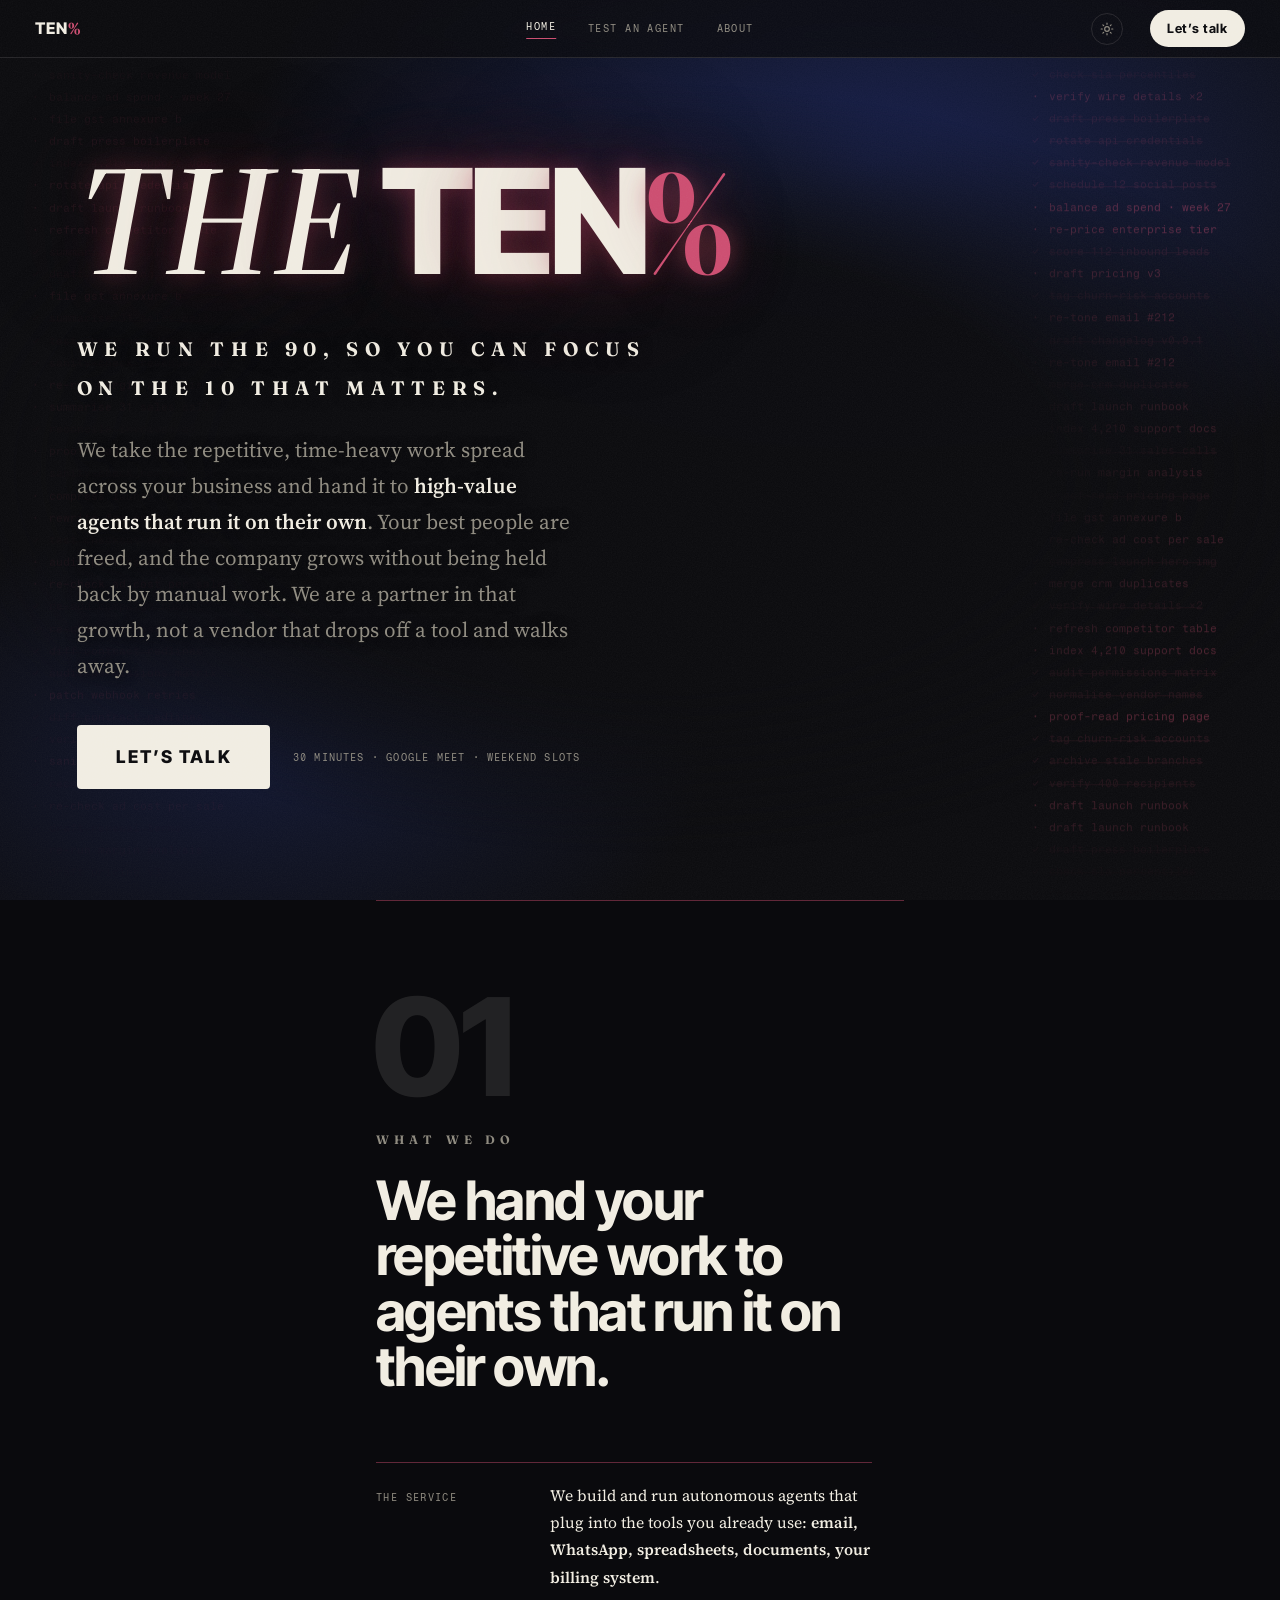
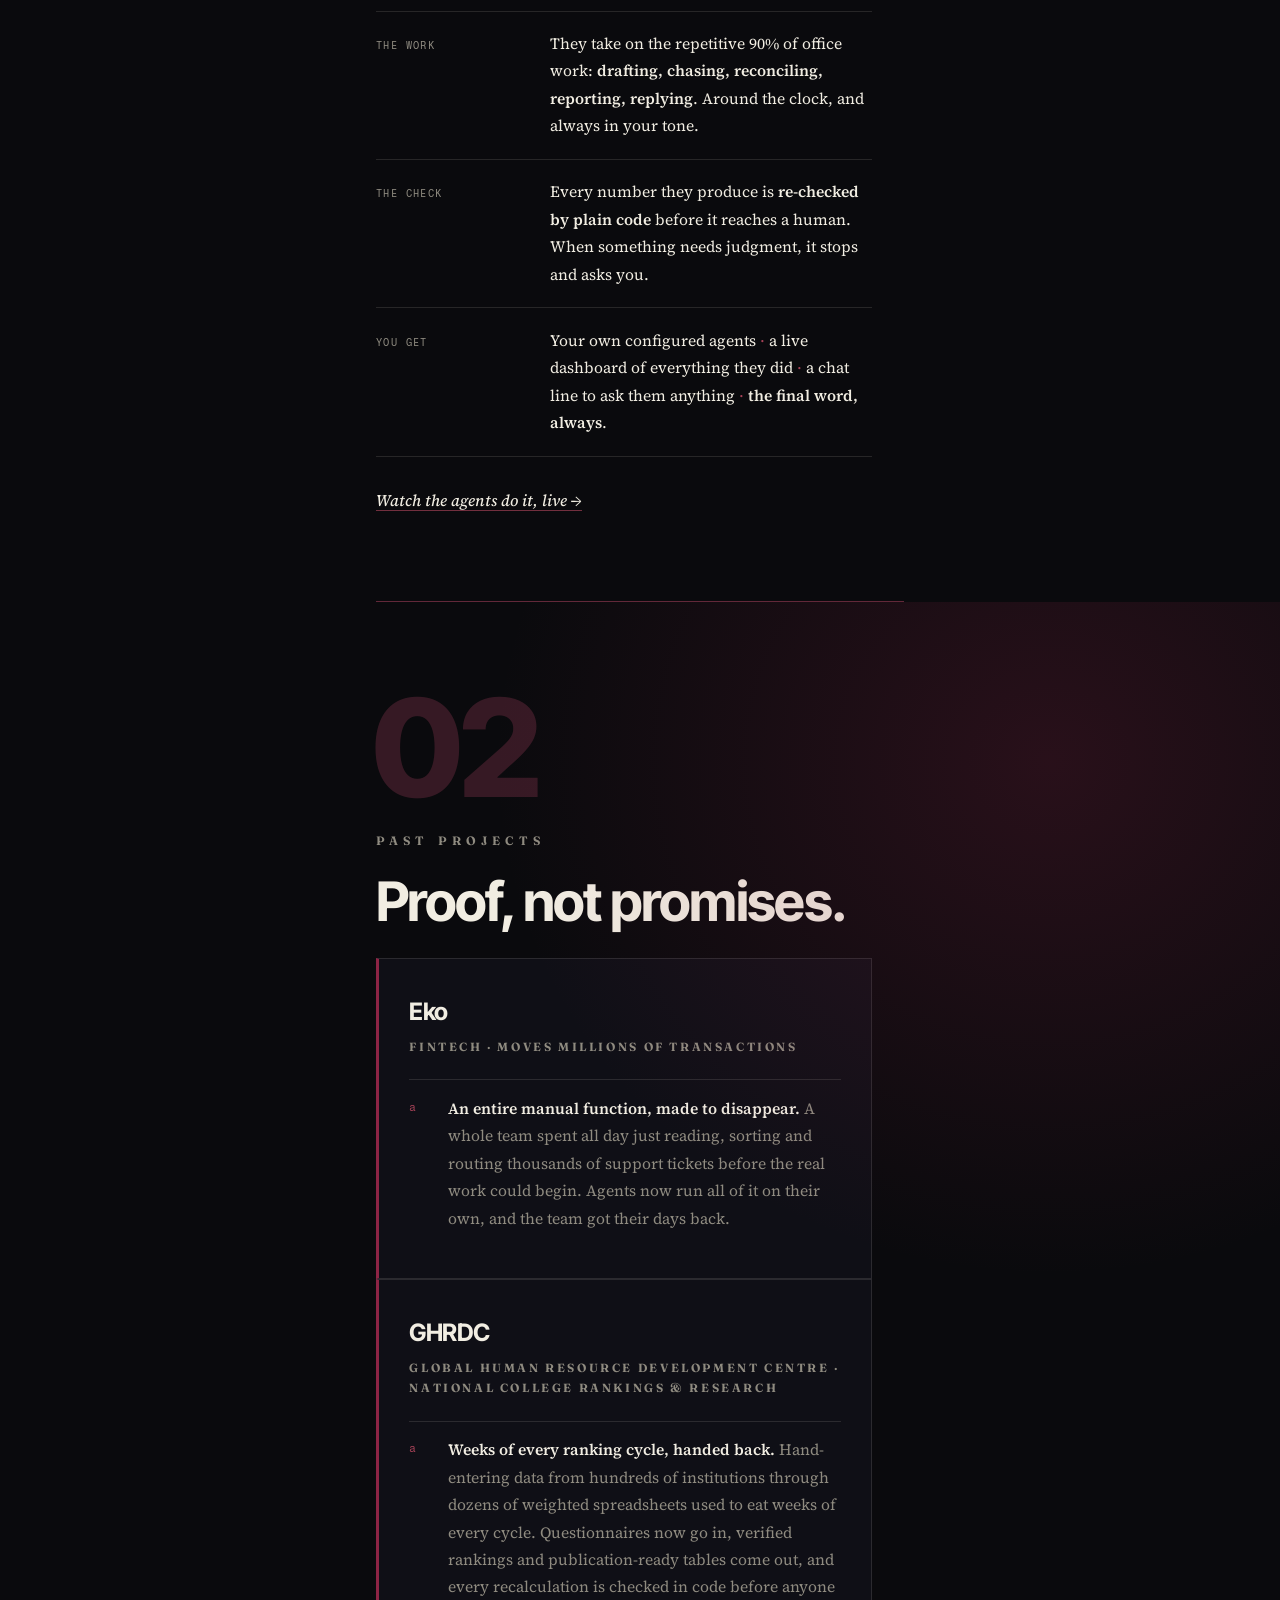
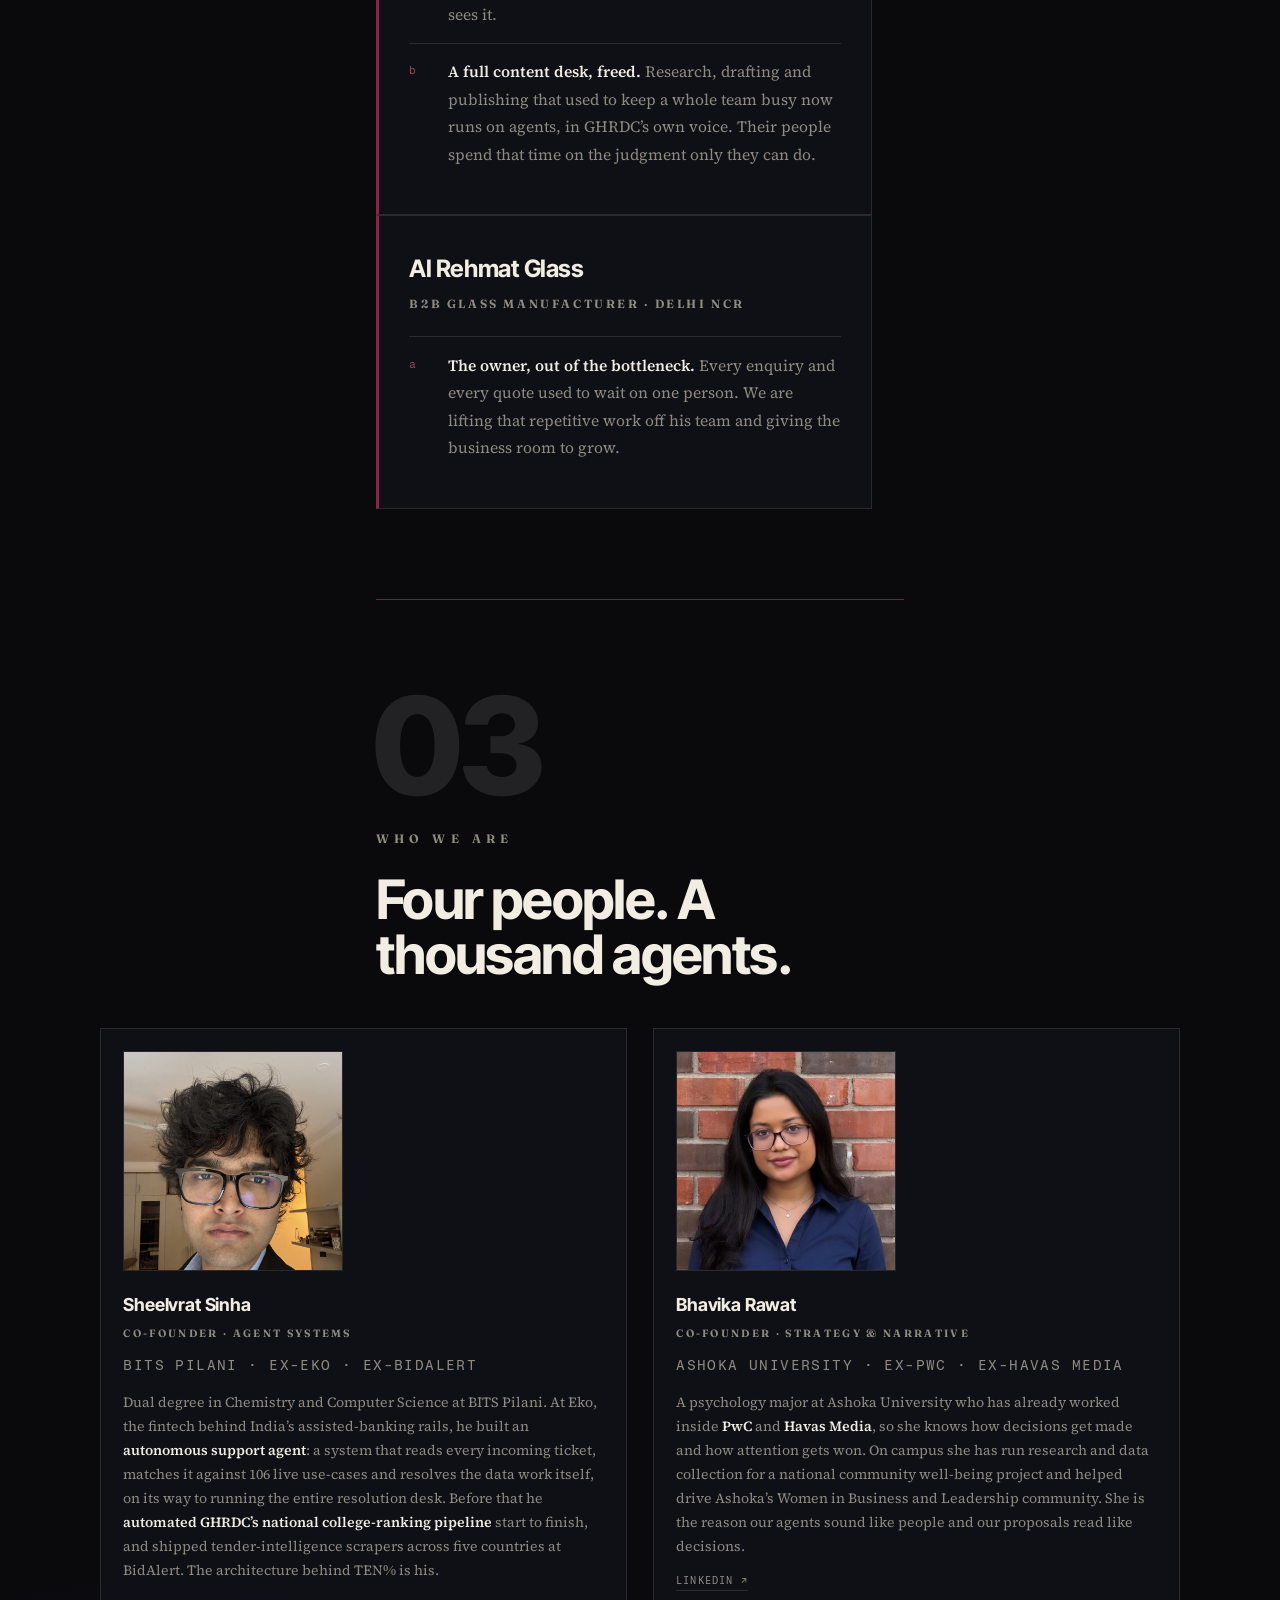
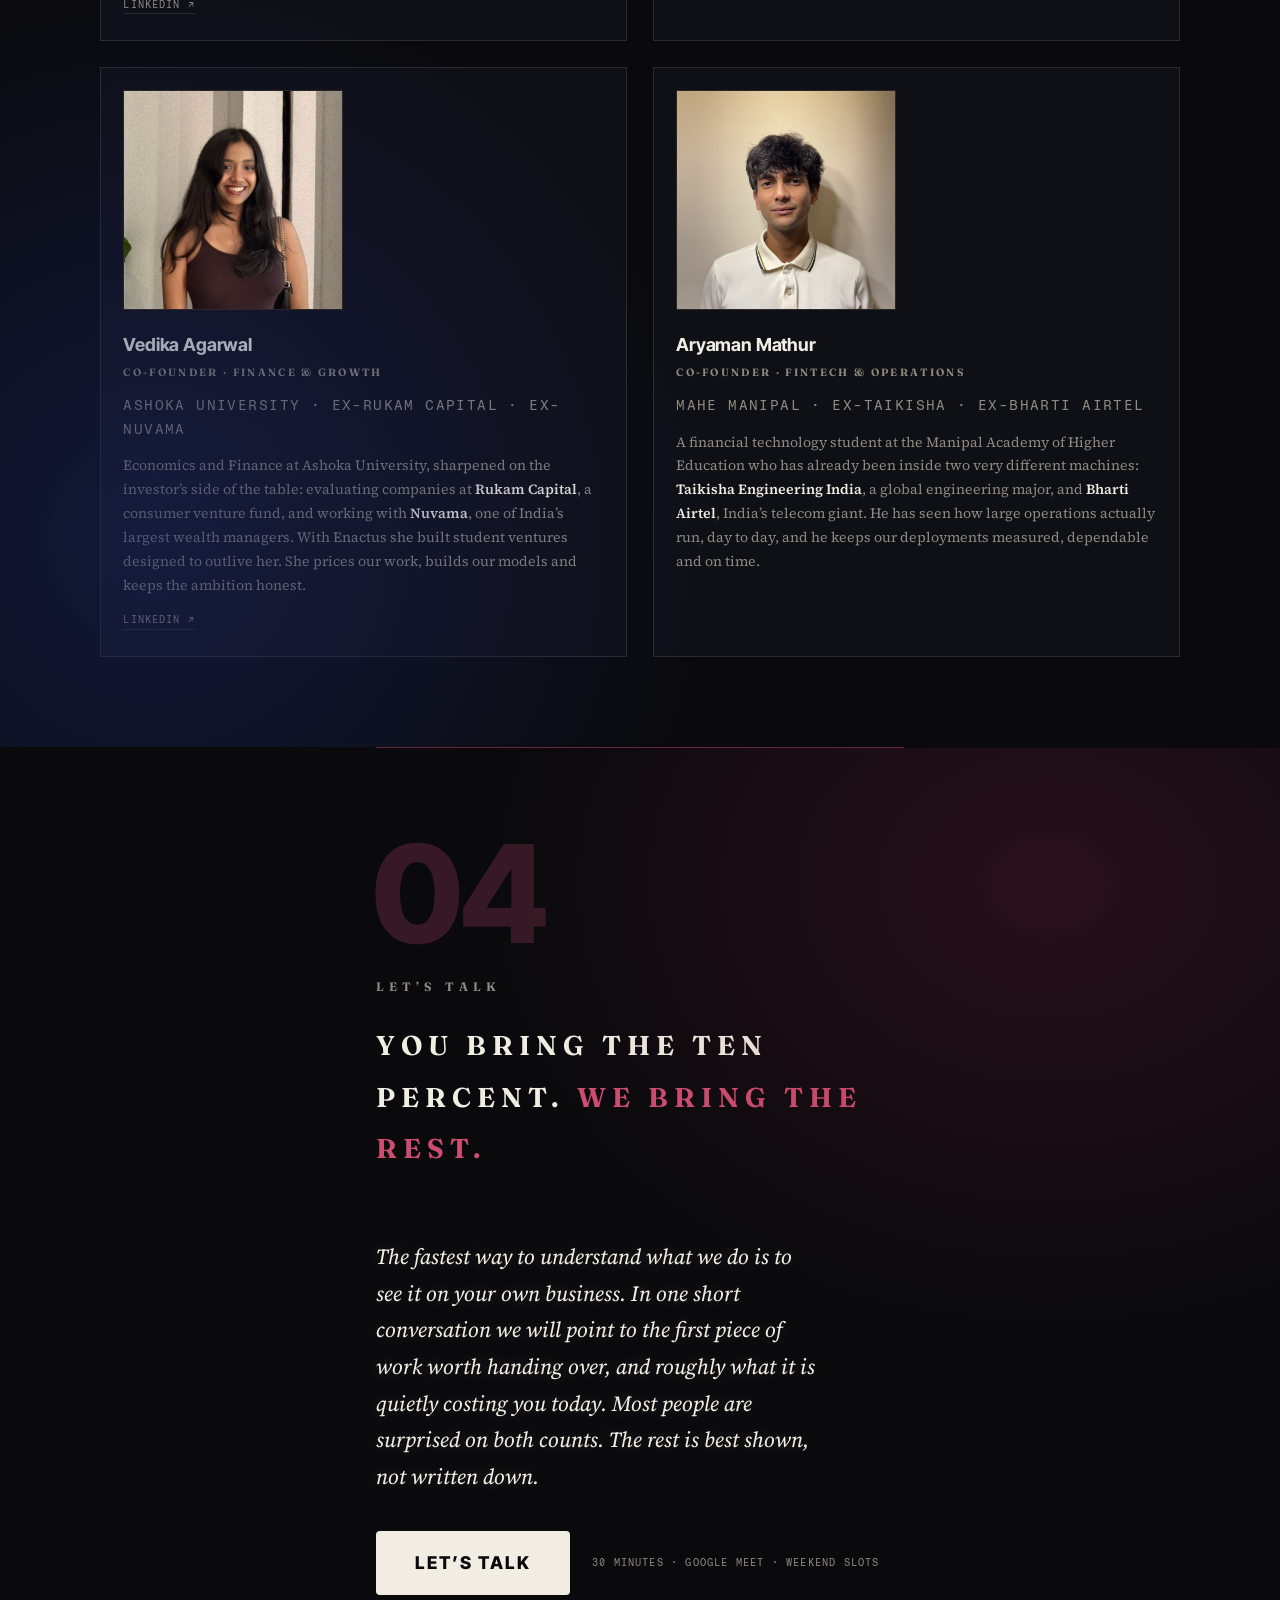
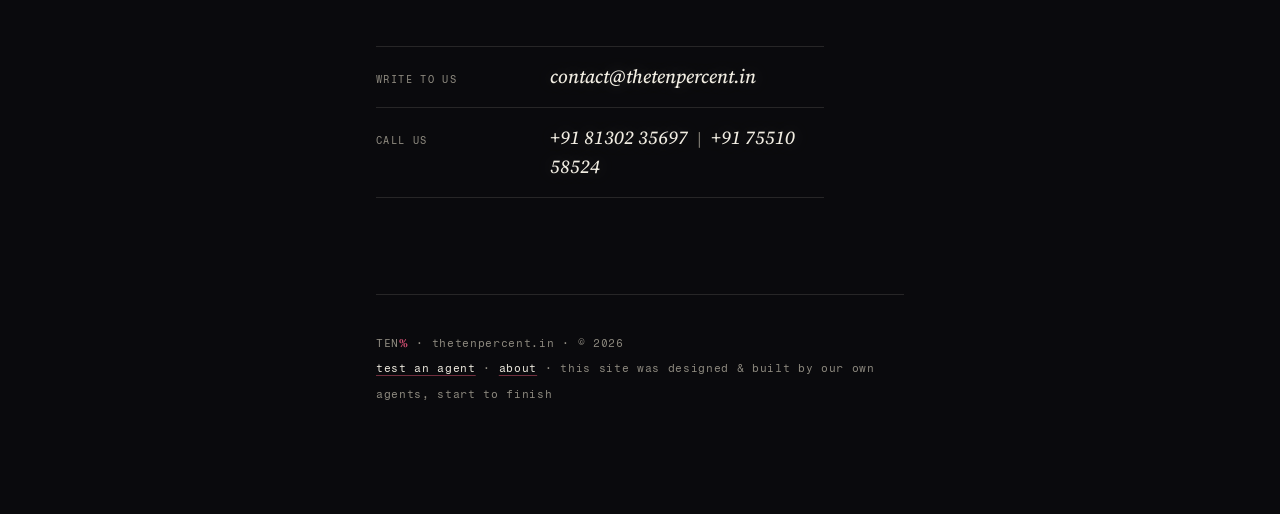
==== index.html @ e2d88481 "TEN% site" ====
<!doctype html>
<html lang="en">
<head>
<meta charset="utf-8">
<meta name="viewport" content="width=device-width, initial-scale=1">
<title>TEN% · Your best people, freed</title>
<meta name="description" content="TEN% is a growth partner that builds high-value agents to run the repetitive work spread across your company, so your best people are freed and the business has room to grow.">
<meta name="theme-color" content="#0a0a0d">
<link rel="icon" href="data:image/svg+xml,%3Csvg xmlns='http://www.w3.org/2000/svg' viewBox='0 0 64 64'%3E%3Crect width='64' height='64' fill='%230a0a0d'/%3E%3Ccircle cx='32' cy='32' r='13' fill='%238e2445'/%3E%3C/svg%3E">
<link rel="preconnect" href="https://fonts.googleapis.com">
<link rel="preconnect" href="https://fonts.gstatic.com" crossorigin>
<link href="https://fonts.googleapis.com/css2?family=Inter+Tight:ital,wght@0,100..900;1,100..900&family=Source+Serif+4:ital,opsz,wght@0,8..60,200..900;1,8..60,200..900&family=Fragment+Mono:ital@0;1&display=swap" rel="stylesheet">
<link rel="stylesheet" href="site.css">
<script src="site.js"></script>
</head>
<body>
<div class="grain" aria-hidden="true"></div>

<nav class="nav" aria-label="site">
  <a class="nav-brand" href="index.html">TEN<em class="pctm">%</em></a>
  <div class="nav-mid">
    <a class="nav-link on" href="index.html">Home</a>
    <a class="nav-link" href="services.html">Test an agent</a>
    <a class="nav-link" href="about.html">About</a>
  </div>
  <div class="nav-links">
    <button class="theme-btn" id="themeBtn" type="button" aria-label="switch theme">◐</button>
    <a class="nav-talk js-talk" href="#">Let’s talk</a>
  </div>
</nav>
<div class="toast mono" id="toast" role="status"></div>

<main>

<!-- ============ HERO · the business card ============ -->
<section class="hero" aria-label="TEN%">
  <div class="hero-streams" aria-hidden="true">
    <div class="stream hs-1" data-stream data-speed="9"></div>
    <div class="stream hs-2" data-stream data-speed="6"></div>
  </div>
  <div class="hero-halo" id="heroHalo" aria-hidden="true"></div>
  <div class="hero-copy">
    <h1 id="heroTitle" aria-label="THE TEN%"><span aria-hidden="true"><i class="the">T</i><i class="the">H</i><i class="the">E</i><br class="hbr"> <i>T</i><i>E</i><i>N</i><i class="pct">%</i></span></h1>
    <p class="hero-analogy">We run the 90, so you can focus on the 10 that matters.</p>
    <p class="hero-sub">We take the repetitive, time-heavy work spread across your business and hand it to <b>high-value agents that run it on their own</b>. Your best people are freed, and the company grows without being held back by manual work. We are a partner in that growth, not a vendor that drops off a tool and walks away.</p>
    <div class="hero-cta">
      <a class="btn-talk js-talk" href="#">Let’s talk</a>
      <span class="hero-meta">30 minutes · google meet · weekend slots</span>
    </div>
  </div>
</section>

<hr class="rule">

<!-- ============ 01 · WHAT WE DO ============ -->
<section class="act" id="whatwedo" aria-labelledby="h-whatwedo">
  <span class="gnum" aria-hidden="true">01</span>
  <p class="kick rv">What we do</p>
  <h2 id="h-whatwedo" class="rv" style="--d:.08s">We hand your repetitive work to agents that run it on their&nbsp;own.</h2>

  <dl class="offer rv" style="--d:.16s">
    <div class="offer-row">
      <dt>the service</dt>
      <dd>We build and run autonomous agents that plug into the tools you already use: <b>email, WhatsApp, spreadsheets, documents, your billing system</b>.</dd>
    </div>
    <div class="offer-row">
      <dt>the work</dt>
      <dd>They take on the repetitive 90% of office work: <b>drafting, chasing, reconciling, reporting, replying</b>. Around the clock, and always in your tone.</dd>
    </div>
    <div class="offer-row">
      <dt>the check</dt>
      <dd>Every number they produce is <b>re-checked by plain code</b> before it reaches a human. When something needs judgment, it stops and asks you.</dd>
    </div>
    <div class="offer-row">
      <dt>you get</dt>
      <dd>Your own configured agents <span class="sep">·</span> a live dashboard of everything they did <span class="sep">·</span> a chat line to ask them anything <span class="sep">·</span> <b>the final word, always</b>.</dd>
    </div>
  </dl>

  <a class="sec-link rv" style="--d:.24s" href="services.html">Watch the agents do it, live →</a>
</section>

<hr class="rule">

<!-- ============ 02 · PAST PROJECTS ============ -->
<section class="act wash-wine" id="projects" aria-labelledby="h-projects">
  <span class="gnum" aria-hidden="true">02</span>
  <p class="kick rv">Past projects</p>
  <h2 id="h-projects" class="rv" style="--d:.08s">Proof, not promises.</h2>

  <article class="proj rv" style="--d:.16s">
    <h3 class="proj-name">Eko</h3>
    <span class="proj-tag">fintech · moves millions of transactions</span>
    <div class="proj-item">
      <span class="pi-n">a</span>
      <p><b>An entire manual function, made to disappear.</b> A whole team spent all day just reading, sorting and routing thousands of support tickets before the real work could begin. Agents now run all of it on their own, and the team got their days back.</p>
    </div>
  </article>

  <article class="proj rv" style="--d:.22s">
    <h3 class="proj-name">GHRDC</h3>
    <span class="proj-tag">Global Human Resource Development Centre · national college rankings &amp; research</span>
    <div class="proj-item">
      <span class="pi-n">a</span>
      <p><b>Weeks of every ranking cycle, handed back.</b> Hand-entering data from hundreds of institutions through dozens of weighted spreadsheets used to eat weeks of every cycle. Questionnaires now go in, verified rankings and publication-ready tables come out, and every recalculation is checked in code before anyone sees it.</p>
    </div>
    <div class="proj-item">
      <span class="pi-n">b</span>
      <p><b>A full content desk, freed.</b> Research, drafting and publishing that used to keep a whole team busy now runs on agents, in GHRDC’s own voice. Their people spend that time on the judgment only they can do.</p>
    </div>
  </article>

  <article class="proj rv" style="--d:.28s">
    <h3 class="proj-name">Al Rehmat Glass</h3>
    <span class="proj-tag">B2B glass manufacturer · Delhi NCR</span>
    <div class="proj-item">
      <span class="pi-n">a</span>
      <p><b>The owner, out of the bottleneck.</b> Every enquiry and every quote used to wait on one person. We are lifting that repetitive work off his team and giving the business room to grow.</p>
    </div>
  </article>
</section>

<hr class="rule">

<!-- ============ 03 · WHO WE ARE ============ -->
<section class="act wash-navy" id="team" aria-labelledby="h-team">
  <span class="gnum" aria-hidden="true">03</span>
  <p class="kick rv">Who we are</p>
  <h2 id="h-team" class="rv" style="--d:.08s">Four people. A thousand&nbsp;agents.</h2>

  <div class="tt-grid wide rv" style="--d:.16s">
    <article class="tt-card">
      <div class="tt-photo"><span class="tt-mono" aria-hidden="true">SS</span><img src="team/sheelvrat.jpg" alt="Sheelvrat Sinha" onerror="this.remove()"></div>
      <h3>Sheelvrat Sinha</h3>
      <span class="tt-role">Co-founder · Agent systems</span>
      <p class="tt-creds">BITS Pilani · ex-Eko · ex-BidAlert</p>
      <p>Dual degree in Chemistry and Computer Science at BITS Pilani. At Eko, the fintech behind India’s assisted-banking rails, he built an <b>autonomous support agent</b>: a system that reads every incoming ticket, matches it against 106 live use-cases and resolves the data work itself, on its way to running the entire resolution desk. Before that he <b>automated GHRDC’s national college-ranking pipeline</b> start to finish, and shipped tender-intelligence scrapers across five countries at BidAlert. The architecture behind TEN% is his.</p>
      <a href="https://www.linkedin.com/in/sheelvrat-sinha/" target="_blank" rel="noopener">LinkedIn ↗</a>
    </article>
    <article class="tt-card">
      <div class="tt-photo"><span class="tt-mono" aria-hidden="true">BR</span><img src="team/bhavika.jpg" alt="Bhavika Rawat" onerror="this.remove()"></div>
      <h3>Bhavika Rawat</h3>
      <span class="tt-role">Co-founder · Strategy &amp; narrative</span>
      <p class="tt-creds">Ashoka University · ex-PwC · ex-Havas Media</p>
      <p>A psychology major at Ashoka University who has already worked inside <b>PwC</b> and <b>Havas Media</b>, so she knows how decisions get made and how attention gets won. On campus she has run research and data collection for a national community well-being project and helped drive Ashoka’s Women in Business and Leadership community. She is the reason our agents sound like people and our proposals read like decisions.</p>
      <a href="https://www.linkedin.com/in/bhavikarawat/" target="_blank" rel="noopener">LinkedIn ↗</a>
    </article>
    <article class="tt-card">
      <div class="tt-photo"><span class="tt-mono" aria-hidden="true">VA</span><img src="team/vedika.jpg" alt="Vedika Agarwal" onerror="this.remove()"></div>
      <h3>Vedika Agarwal</h3>
      <span class="tt-role">Co-founder · Finance &amp; growth</span>
      <p class="tt-creds">Ashoka University · ex-Rukam Capital · ex-Nuvama</p>
      <p>Economics and Finance at Ashoka University, sharpened on the investor’s side of the table: evaluating companies at <b>Rukam Capital</b>, a consumer venture fund, and working with <b>Nuvama</b>, one of India’s largest wealth managers. With Enactus she built student ventures designed to outlive her. She prices our work, builds our models and keeps the ambition honest.</p>
      <a href="https://www.linkedin.com/in/vedikagarwal20/" target="_blank" rel="noopener">LinkedIn ↗</a>
    </article>
    <article class="tt-card">
      <div class="tt-photo"><span class="tt-mono" aria-hidden="true">AM</span><img src="team/aryaman.jpg" alt="Aryaman Mathur" onerror="this.remove()"></div>
      <h3>Aryaman Mathur</h3>
      <span class="tt-role">Co-founder · Fintech &amp; operations</span>
      <p class="tt-creds">MAHE Manipal · ex-Taikisha · ex-Bharti Airtel</p>
      <p>A financial technology student at the Manipal Academy of Higher Education who has already been inside two very different machines: <b>Taikisha Engineering India</b>, a global engineering major, and <b>Bharti Airtel</b>, India’s telecom giant. He has seen how large operations actually run, day to day, and he keeps our deployments measured, dependable and on time.</p>
    </article>
  </div>
</section>

<hr class="rule">

<!-- ============ 04 · LET'S TALK ============ -->
<section class="act reach wash-wine" id="reach" aria-labelledby="h-reach">
  <span class="gnum" aria-hidden="true">04</span>
  <p class="kick rv">Let’s talk</p>
  <p class="pull rv" style="--d:.08s" id="h-reach">You bring the ten percent. <em>We bring the rest.</em></p>

  <p class="reach-anno rv" style="--d:.16s">The fastest way to understand what we do is to see it on your own business. In one short conversation we will point to the first piece of work worth handing over, and roughly what it is quietly costing you today. Most people are surprised on both counts. The rest is best shown, not written down.</p>

  <div class="reach-cta rv" style="--d:.24s">
    <a class="btn-talk js-talk" href="#">Let’s talk</a>
    <span class="hero-meta">30 minutes · google meet · weekend slots</span>
  </div>

  <dl class="contact-rows rv" style="--d:.3s">
    <div class="contact-row">
      <dt>write to us</dt>
      <dd><a href="mailto:contact@thetenpercent.in">contact@thetenpercent.in</a></dd>
    </div>
    <div class="contact-row">
      <dt>call us</dt>
      <dd><a href="tel:+918130235697">+91 81302 35697</a><span style="color:var(--dim);padding:0 .55em">|</span><a href="tel:+917551058524">+91 75510 58524</a></dd>
    </div>
  </dl>

  <footer>
    <p class="mono">TEN<em class="pctm">%</em> · thetenpercent.in · © 2026<br>
    <a href="services.html">test an agent</a> · <a href="about.html">about</a> · this site was designed &amp; built by our own agents, start to finish</p>
  </footer>
</section>

</main>

<script>
/* the agent's micro-task streams, quietly working behind the wordmark */
(() => {
'use strict';
const RM=matchMedia('(prefers-reduced-motion: reduce)').matches;
const rnd=(a,b)=>a+Math.random()*(b-a);
const TASKS=[
 'draft pricing v3','re-tone email #212','reconcile invoices q3','diff contract redlines',
 'rebuild funnel dashboard','verify vat on 38 line items','translate onboarding · de',
 'compress launch hero img','score 112 inbound leads','merge crm duplicates',
 'draft changelog v0.9.1','test checkout edge cases','re-add campaign budget',
 'index 4,210 support docs','tag churn-risk accounts','rewrite faq entry 44',
 'balance ad spend · week 27','draft board note §2','sanity-check revenue model',
 'rotate api credentials','file gst annexure b','sequence 60 follow-ups',
 'proof-read pricing page','re-check ad cost per sale','verify 400 recipients',
 'draft press boilerplate','re-run margin analysis','patch webhook retries',
 'summarise 31 sales calls','audit permissions matrix','schedule 12 social posts',
 'normalise vendor names','draft renewal terms','check sla percentiles',
 'refresh competitor table','re-price enterprise tier','verify wire details ×2',
 'archive stale branches','tune spam-score to 0.3','draft launch runbook'
];
const streams=[];
function makeItem(done){
  const d=document.createElement('div');
  d.className='si '+(done?'done':'pend');
  d.innerHTML=`<span class="sc">${done?'✓':'·'}</span><span class="st"></span>`;
  d.lastChild.textContent=TASKS[Math.floor(Math.random()*TASKS.length)];
  return d;
}
document.querySelectorAll('[data-stream]').forEach(el=>{
  const track=document.createElement('div');
  track.className='s-track';
  el.appendChild(track);
  const n=Math.ceil((el.clientHeight||600)/24)+6;
  for(let i=0;i<n;i++) track.appendChild(makeItem(Math.random()<.58));
  streams.push({el,track,y:0,speed:+el.dataset.speed||9,visible:true,acc:0,completeEvery:rnd(1600,2400)});
});
const io=new IntersectionObserver(es=>es.forEach(e=>{
  const s=streams.find(x=>x.el===e.target);
  if(s) s.visible=e.isIntersecting;
}),{threshold:.05});
streams.forEach(s=>io.observe(s.el));
let last=performance.now();
function loop(t){
  const dt=Math.min(50,t-last); last=t;
  if(!document.hidden){
    for(const s of streams){
      if(!s.visible) continue;
      s.y+=s.speed*dt/1000;
      const first=s.track.firstElementChild;
      if(first){
        const h0=first.offsetHeight;
        if(s.y>=h0){
          s.y-=h0;
          first.className='si pend';
          first.firstChild.textContent='·';
          first.lastChild.firstChild.textContent=TASKS[Math.floor(Math.random()*TASKS.length)];
          s.track.appendChild(first);
        }
      }
      s.track.style.transform=`translateY(${-s.y}px)`;
      s.acc+=dt;
      if(s.acc>=s.completeEvery){
        s.acc=0; s.completeEvery=rnd(1600,2600);
        const p=s.track.querySelector('.si.pend');
        if(p){ p.classList.remove('pend'); p.classList.add('done'); p.firstChild.textContent='✓'; }
      }
    }
  }
  requestAnimationFrame(loop);
}
if(!RM) requestAnimationFrame(loop);
})();

/* the wordmark breath + cursor spring, the one piece of theatre the business card keeps */
(() => {
'use strict';
const $=(s,e=document)=>e.querySelector(s);
const RM=matchMedia('(prefers-reduced-motion: reduce)').matches;
if(RM) return;
const heroT=$('#heroTitle'), heroEl=$('.hero'), heroHalo=$('#heroHalo');
if(!heroT) return;
const dark=()=>!document.documentElement.hasAttribute('data-theme');
const hL=[...heroT.querySelectorAll('i')].map(el=>({el,pct:el.classList.contains('pct')||el.classList.contains('the'),p:0}));
let hcx=0,hcy=0,hOut=true,haloI=0,haloX=0,haloY=0,haloSeen=false;
if(matchMedia('(hover:hover) and (pointer:fine)').matches){
  heroEl.addEventListener('pointermove',e=>{hcx=e.clientX;hcy=e.clientY;hOut=false;
    if(!haloSeen){haloX=hcx;haloY=hcy;haloSeen=true;}});
  heroEl.addEventListener('pointerleave',()=>{hOut=true;});
}
let heroVisible=true;
new IntersectionObserver(en=>{heroVisible=en[0].isIntersecting;},{threshold:0}).observe(heroEl);
function frame(t){
  if(!heroVisible){ requestAnimationFrame(frame); return; }
  const b=Math.sin(t/2800);
  const ga=.72+.28*b;
  const k=(b+1)/2;
  const wr=Math.round(142+42*k), wg=Math.round(36+36*k), wb=Math.round(69+26*k);
  const ambient=dark()
    ? `0 0 24px rgba(${wr},${wg},${wb},${(.42*ga).toFixed(3)}),`+
      `0 0 64px rgba(142,36,69,${(.34*ga).toFixed(3)}),`+
      `0 0 150px rgba(142,36,69,${(.26*ga).toFixed(3)})`
    : 'none';
  heroT.style.textShadow=ambient;
  const baseW=800+14*b;
  const rs=hL.map(o=>o.el.getBoundingClientRect());
  hL.forEach((o,i)=>{
    const r=rs[i];
    const d=Math.hypot(hcx-(r.left+r.width/2),hcy-(r.top+r.height/2));
    const tp=hOut?0:Math.pow(Math.max(0,1-d/300),1.6);
    o.p+=(tp-o.p)*.14;
    const p=o.p;
    o.el.style.transform=p>.004?`scale(${(1+.10*p).toFixed(4)},${(1+.05*p).toFixed(4)})`:'';
    if(!o.pct) o.el.style.fontVariationSettings=`'wght' ${(baseW+130*p).toFixed(1)}`;
    o.el.style.textShadow=(p>.01&&dark())?
      `0 0 ${(18+42*p).toFixed(1)}px rgba(214,88,122,${(p*(.55+.45*p)).toFixed(3)}),`+
      `0 0 ${(100*p).toFixed(1)}px rgba(230,165,180,${(.5*p).toFixed(3)}),`+ambient : '';
  });
  if(heroHalo){
    /* measure the glyph span, not the block h1: the h1 stretches far past the %,
       which kept the halo lit when the cursor drifted to its right */
    const tr=(heroT.firstElementChild||heroT).getBoundingClientRect();
    const dx=Math.max(tr.left-hcx,0,hcx-tr.right);
    const dy=Math.max(tr.top-hcy,0,hcy-tr.bottom);
    const ti=hOut?0:Math.pow(Math.max(0,1-Math.hypot(dx,dy)/230),2.2);
    haloI+=(ti-haloI)*.15;
    const pad=28;
    const tx=Math.min(Math.max(hcx,tr.left-pad),tr.right+pad);
    const ty=Math.min(Math.max(hcy,tr.top-pad),tr.bottom+pad);
    haloX+=(tx-haloX)*.32;haloY+=(ty-haloY)*.32;
    const hr=heroEl.getBoundingClientRect();
    heroHalo.style.opacity=haloI.toFixed(3);
    heroHalo.style.left=(haloX-hr.left)+'px';
    heroHalo.style.top=(haloY-hr.top)+'px';
    heroHalo.style.transform=`translate(-50%,-50%) scale(${(0.85+.4*haloI).toFixed(3)})`;
  }
  requestAnimationFrame(frame);
}
requestAnimationFrame(frame);
})();
</script>
</body>
</html>
---- site.css ----
/* ================================================================
   TEN% · shared design system (v3, three-page site)
   dark is the house theme; html[data-theme="light"] is the print cut
   ================================================================ */
@font-face{font-family:'Decima Display';src:url('decima-display.woff2?v=3') format('woff2');font-weight:100 900;font-style:normal;font-display:swap}
@font-face{font-family:'Decima Text';src:url('decima-text.woff2?v=3') format('woff2');font-weight:100 900;font-style:normal;font-display:swap}

/* ============ tokens ============ */
:root{
  --bg:#0a0a0d; --panel:#0f0f16; --ink:#f1ede2; --dim:#8f8b80;
  --navy:#2a3f9e; --navy2:#16204f; --agent:#a6b6ff;
  --wine:#8e2445; --halo:#cc4d70; --halo-deep:#9c3349;
  --hair:rgba(241,237,226,.12);
  --btn-shine:rgba(142,36,69,.3);            /* the sweep across the talk button */
  --glow-ink:rgba(241,237,226,.22);          /* ivory text-glow, dies in light mode */
  --scrim:rgba(10,10,13,.96);                /* hero copy plate */
  --head:'Inter Tight','Helvetica Neue',Arial,sans-serif;
  --didone:'Decima Text','Didot',serif;
  --didone-display:'Decima Display','Didot',serif;
  --serif:'Source Serif 4',Georgia,'Times New Roman',serif;
  --mono:'Fragment Mono',ui-monospace,'SF Mono',Menlo,monospace;
  --ease:cubic-bezier(.22,1,.36,1);
  --ease-io:cubic-bezier(.7,0,.2,1);
  --ease-snap:cubic-bezier(.3,1.6,.4,1);
  --colw:min(66ch,calc(100vw - 2.8rem));
}
html[data-theme="light"]{
  --bg:#f6f2e8; --panel:#efe9db; --ink:#1c1a14; --dim:#645d4d;
  --navy:#1e33b0; --navy2:#c9cfec; --agent:#1e33b0;
  --wine:#8e2445; --halo:#b01050; --halo-deep:#7c1136;
  --hair:rgba(25,23,18,.2);
  --btn-shine:rgba(246,242,232,.4);
  --glow-ink:transparent;
  --scrim:rgba(246,242,232,.96);
}
*{margin:0;padding:0;box-sizing:border-box}
html{scroll-behavior:smooth}
html,body{overflow-x:clip}
body{
  background:var(--bg); color:var(--ink);
  font-family:var(--serif); font-optical-sizing:auto;
  font-size:clamp(16px,1.02vw,18px); line-height:1.72;
  -webkit-font-smoothing:antialiased; text-rendering:optimizeLegibility;
  transition:background .5s var(--ease),color .5s var(--ease);
}
::selection{background:var(--ink);color:var(--bg)}
:focus-visible{outline:2px solid var(--halo);outline-offset:3px;border-radius:2px}
a{color:inherit}
button{font:inherit;color:inherit;background:none;border:0;cursor:pointer}
kbd{font-family:var(--mono);font-size:.82em;border:1px solid var(--hair);border-bottom-width:2px;border-radius:3px;padding:0 .38em;background:var(--panel)}
.mono{font-family:var(--mono);font-size:.7rem;letter-spacing:.08em;text-transform:uppercase}
.visually-hidden{position:absolute;width:1px;height:1px;overflow:hidden;clip:rect(0 0 0 0);white-space:nowrap}

/* film grain */
.grain{position:fixed;inset:0;z-index:90;pointer-events:none;mix-blend-mode:screen;opacity:.05;
  background-image:url("data:image/svg+xml,%3Csvg xmlns='http://www.w3.org/2000/svg' width='300' height='300'%3E%3Cfilter id='n'%3E%3CfeTurbulence type='fractalNoise' baseFrequency='0.8' numOctaves='3' stitchTiles='stitch'/%3E%3CfeColorMatrix type='saturate' values='0'/%3E%3C/filter%3E%3Crect width='300' height='300' filter='url(%23n)'/%3E%3C/svg%3E")}
html[data-theme="light"] .grain{mix-blend-mode:multiply;opacity:.035}

/* ============ nav · the only chrome on the page ============ */
.nav{position:fixed;inset:0 0 auto 0;z-index:80;display:flex;align-items:center;gap:1.4rem;
  height:58px;padding:0 clamp(1rem,3vw,2.2rem);
  background:color-mix(in srgb,var(--bg) 78%,transparent);
  backdrop-filter:blur(10px);border-bottom:1px solid var(--hair)}
.nav-brand{font-family:var(--head);font-weight:800;letter-spacing:.06em;font-size:1rem;
  color:var(--ink);text-decoration:none}
.nav-mid{position:absolute;left:50%;top:0;bottom:0;transform:translateX(-50%);
  display:flex;align-items:center;gap:clamp(1.1rem,2.6vw,2rem)}
.nav-links{margin-left:auto;display:flex;align-items:center;gap:clamp(.9rem,2.4vw,1.7rem)}
@media (max-width:760px){
  .nav{gap:.9rem}
  .nav-mid{position:static;transform:none;margin-left:auto;gap:.9rem}
  .nav-mid a[href="index.html"]{display:none}  /* the wordmark is Home on small screens */
  .nav-links{margin-left:0;gap:.8rem}
  .nav-talk{padding:.5em 1em;font-size:.74rem}
}
@media (max-width:480px){
  .nav{gap:.6rem;padding:0 .8rem}
  .nav-mid{gap:.6rem}
  .nav-link{font-size:.56rem;letter-spacing:.08em}
  .theme-btn{width:27px;height:27px;font-size:.75rem}
  .nav-talk{padding:.45em .85em;font-size:.68rem}
}
.nav-link{font-family:var(--mono);font-size:.64rem;letter-spacing:.14em;text-transform:uppercase;
  color:var(--dim);text-decoration:none;transition:color .4s var(--ease)}
.nav-link:hover{color:var(--ink)}
.nav-link.on{color:var(--ink);border-bottom:1px solid var(--halo);padding-bottom:.2em}
.theme-btn{width:32px;height:32px;border:1px solid var(--hair);border-radius:999px;
  display:grid;place-items:center;color:var(--dim);font-size:.9rem;line-height:1;
  transition:color .4s var(--ease),border-color .4s var(--ease)}
.theme-btn:hover{color:var(--ink);border-color:var(--dim)}
.nav-talk{font-family:var(--head);font-weight:700;font-size:.8rem;letter-spacing:.05em;
  background:var(--ink);color:var(--bg);border-radius:999px;padding:.6em 1.35em;text-decoration:none;
  transition:transform .45s var(--ease),box-shadow .45s var(--ease)}
.nav-talk:hover{transform:translateY(-2px);box-shadow:0 0 22px var(--glow-ink)}

/* toast (feedback pips, repositioned below the nav) */
.toast{position:fixed;top:66px;right:clamp(.9rem,2.4vw,2rem);z-index:80;color:var(--agent);
  font-family:var(--mono);font-size:.64rem;letter-spacing:.08em;text-transform:uppercase;
  background:color-mix(in srgb,var(--panel) 90%,transparent);border:1px solid var(--hair);
  border-radius:999px;padding:.45em 1em;backdrop-filter:blur(4px);
  opacity:0;transform:translateY(-6px);transition:all .7s var(--ease)}
.toast.show{opacity:1;transform:none}
@media (max-width:700px){.toast{top:auto;bottom:1.1rem;right:1rem;left:1rem;text-align:center;transform:translateY(8px)}}

/* ============ acts ============ */
.act{position:relative;display:grid;grid-template-columns:minmax(1.4rem,1fr) var(--colw) minmax(1.4rem,1fr);
  align-content:center;padding:clamp(4rem,10vh,7.5rem) 0}
.act>*{grid-column:2;min-width:0}
.act .wide{grid-column:1/-1;justify-self:center;width:min(1080px,calc(100vw - 2.8rem))}
.act.tall{min-height:100svh}
@media (max-width:700px){.act{padding:3.8rem 0}}
.act::before{content:'';position:absolute;inset:0;pointer-events:none}
.act.wash-wine::before{background:radial-gradient(ellipse 62% 46% at 82% 10%,rgba(142,36,69,.23),transparent 70%)}
.act.wash-navy::before{background:radial-gradient(ellipse 62% 46% at 12% 88%,rgba(26,38,96,.52),transparent 70%)}
html[data-theme="light"] .act.wash-wine::before{background:radial-gradient(ellipse 62% 46% at 82% 10%,rgba(176,16,80,.27),transparent 72%)}
html[data-theme="light"] .act.wash-navy::before{background:radial-gradient(ellipse 62% 46% at 12% 88%,rgba(30,51,176,.22),transparent 72%)}

.gnum{display:block;font-family:var(--head);font-weight:800;font-size:clamp(4.6rem,11vw,8.5rem);
  line-height:.82;letter-spacing:-.03em;color:color-mix(in srgb,var(--ink) 11%,transparent);user-select:none;
  margin:0 0 .2em -.04em;transition:color 1.1s var(--ease),text-shadow 1.1s var(--ease)}
.gnum .yrs{display:inline-block;font:italic 460 clamp(.95rem,1.4vw,1.1rem)/1 var(--serif);
  letter-spacing:0;color:var(--ink);text-shadow:0 0 16px var(--glow-ink);
  margin-left:.35em;vertical-align:.5em;opacity:0;transition:opacity .9s var(--ease) .25s}
.wash-wine .gnum{color:rgba(204,77,112,.23)}
.gnum.yours{color:color-mix(in srgb,var(--ink) 13%,transparent);text-shadow:0 0 34px var(--glow-ink)}
.gnum.yours .yrs{opacity:1}
.kick{font-family:var(--didone);font-weight:600;font-size:clamp(.72rem,.95vw,.82rem);
  letter-spacing:.42em;text-transform:uppercase;color:var(--dim);margin-bottom:1.4rem}
.kick .pulse{display:inline-block;width:.5em;height:.5em;border-radius:50%;background:var(--wine);
  box-shadow:0 0 10px rgba(184,72,95,.6);
  vertical-align:.08em;margin-right:.7em;animation:blink 2.2s var(--ease-io) infinite}
@keyframes blink{0%,45%{opacity:1}55%,100%{opacity:.15}}
h2{font-family:var(--head);font-weight:700;
  font-size:clamp(2rem,4.4vw,3.4rem);line-height:1.02;letter-spacing:-.03em;margin-bottom:1.8rem;
  transition:letter-spacing .9s var(--ease)}
.rule{grid-column:2;border:0;border-top:1px solid rgba(204,77,112,.45);margin:0}
main .rule{max-width:var(--colw);margin:0 auto;width:var(--colw)}

/* margin annotations */
.anno{position:absolute;width:190px;left:min(calc(50% + min(33ch,46vw) + 2rem),calc(100% - 214px));
  transform:rotate(-1deg);font:italic 460 .9rem/1.45 var(--serif);color:var(--ink);
  text-shadow:0 0 16px var(--glow-ink);
  opacity:0;transition:opacity .8s var(--ease)}
.anno.show{opacity:1}
.anno svg{display:block;width:100%;height:12px;overflow:visible;margin-top:.3rem}
.anno path{fill:none;stroke:var(--ink);stroke-width:1.5;stroke-linecap:round;opacity:.7;
  stroke-dasharray:var(--len,300);stroke-dashoffset:var(--len,300)}
.anno.show path{transition:stroke-dashoffset 1s var(--ease) .25s;stroke-dashoffset:0}
.anno.glow{animation:aglow 1.4s var(--ease-io) 2}
@keyframes aglow{0%,100%{text-shadow:0 0 16px var(--glow-ink)}50%{text-shadow:0 0 26px var(--glow-ink)}}
@media (max-width:1150px){
  .anno{position:static;width:auto;max-width:34ch;margin:0;transform:rotate(-.6deg);
    max-height:0;overflow:hidden;
    transition:opacity .8s var(--ease),max-height .8s var(--ease),margin .8s var(--ease)}
  .anno.show{max-height:240px;margin:1.4rem 0 0}
}

/* scroll reveals */
.rv{opacity:0;transform:translateY(20px);transition:opacity .95s var(--ease) var(--d,0s),transform .95s var(--ease) var(--d,0s)}
.rv.in{opacity:1;transform:none}

/* ============ agent streams ============ */
.stream{position:relative;overflow:hidden;
  -webkit-mask-image:linear-gradient(180deg,transparent,#000 18%,#000 82%,transparent);
  mask-image:linear-gradient(180deg,transparent,#000 18%,#000 82%,transparent)}
.s-track{will-change:transform}
.si{display:flex;gap:.5em;align-items:baseline;font-family:var(--mono);font-size:.66rem;
  line-height:1.5;padding:.3em 0;color:rgba(204,77,112,.85);white-space:nowrap}
html[data-theme="light"] .si{color:rgba(176,16,80,.95)}
.si .sc{width:1.1em;flex:none}
.si .st{position:relative;overflow:hidden;text-overflow:ellipsis}
.si.done{opacity:.4}
.si.yours,.si.yours .sc{color:var(--ink)}
.si.done .st::after{content:'';position:absolute;left:0;right:0;top:52%;height:1px;background:rgba(184,72,95,.65);
  transform-origin:left;animation:strike .5s var(--ease-io) forwards}
@keyframes strike{from{transform:scaleX(0)}to{transform:scaleX(1)}}
.si.pend .sc{animation:blink 2s var(--ease-io) infinite}

/* ============ hero (home) ============ */
.hero{min-height:100svh;padding:clamp(5rem,12vh,8rem) clamp(1.4rem,6vw,7rem) 4.5rem;
  display:flex;flex-direction:column;justify-content:center;position:relative;overflow:hidden}
.hero::before{content:'';position:absolute;inset:0;z-index:0;pointer-events:none;
  background:radial-gradient(ellipse 70% 55% at 68% 18%,rgba(27,40,104,.68),transparent 70%),
             radial-gradient(ellipse 50% 40% at 20% 85%,rgba(24,35,88,.46),transparent 70%)}
html[data-theme="light"] .hero::before{
  background:radial-gradient(ellipse 70% 55% at 68% 18%,rgba(30,51,176,.25),transparent 72%),
             radial-gradient(ellipse 50% 40% at 20% 85%,rgba(176,16,80,.19),transparent 72%)}
.hero-streams{position:absolute;inset:0;z-index:0;pointer-events:none}
.hero-streams .stream{position:absolute;top:0;bottom:0;width:210px;opacity:.5}
.hs-1{right:3%}.hs-2{left:2.5%;opacity:.12!important}
@media (max-width:900px){.hs-2{display:none}.hs-1{opacity:.13!important;right:-2%}}
.hero-copy{position:relative;z-index:2;max-width:1200px}
.hero-copy::before{content:'';position:absolute;inset:-10% -14%;z-index:-1;
  background:radial-gradient(closest-side,var(--scrim) 58%,transparent)}
h1{font-family:var(--head);font-weight:800;
  font-size:clamp(3.2rem,11.4vw,9.8rem);line-height:.92;letter-spacing:-.04em;
  color:var(--ink);white-space:nowrap;
  text-shadow:0 0 24px rgba(184,72,95,.38),0 0 64px rgba(142,36,69,.32),0 0 150px rgba(142,36,69,.24)}
html[data-theme="light"] h1{text-shadow:none}
h1 i{font-style:normal;display:inline-block;transform-origin:50% 82%;will-change:transform}
h1 .the{font-family:var(--serif);font-style:italic;font-weight:600;font-size:1.08em;letter-spacing:0;margin-right:.015em}
h1 .pct{font-family:var(--didone-display);font-weight:400;font-size:.98em;color:var(--halo);
  text-shadow:0 0 22px rgba(184,72,95,.55),0 0 70px rgba(142,36,69,.42)}
html[data-theme="light"] h1 .pct{text-shadow:none}
.hbr{display:none}
@media (max-width:700px){
  h1{font-size:clamp(4.4rem,22vw,8.5rem);line-height:.9}
  .hbr{display:block}
}
.hero-halo{position:absolute;left:-999px;top:-999px;width:560px;height:400px;border-radius:50%;
  pointer-events:none;z-index:3;opacity:0;mix-blend-mode:screen;
  background:radial-gradient(closest-side,rgba(226,110,140,.5),rgba(204,77,112,.26) 40%,rgba(142,36,69,.11) 64%,transparent 92%);
  filter:blur(32px);transform:translate(-50%,-50%)}
html[data-theme="light"] .hero-halo{mix-blend-mode:multiply;
  background:radial-gradient(closest-side,rgba(142,36,69,.28),rgba(142,36,69,.13) 44%,rgba(142,36,69,.05) 68%,transparent 92%)}
.pctm{font-family:var(--didone);font-style:normal;font-weight:400;color:var(--halo)}
.hero-analogy{margin-top:2.4rem;font-family:var(--didone);font-weight:500;
  font-size:clamp(.86rem,1.55vw,1.22rem);letter-spacing:.34em;text-transform:uppercase;
  color:var(--ink);max-width:44ch;line-height:2;text-shadow:0 1px 14px var(--scrim)}
@media (max-width:480px){.hero-analogy{letter-spacing:.2em;line-height:2.1}}
.hero-sub{margin-top:1.5rem;font:400 clamp(1.06rem,1.75vw,1.32rem)/1.7 var(--serif);
  color:var(--dim);max-width:46ch;text-shadow:0 1px 12px var(--scrim)}
.hero-sub b{color:var(--ink);font-weight:600}
.hero-cta{margin-top:2.6rem;display:flex;align-items:center;gap:1.4rem;flex-wrap:wrap}
.hero-meta{font-family:var(--mono);font-size:.62rem;letter-spacing:.12em;text-transform:uppercase;color:var(--dim)}

/* the talk button: one gesture, repeated everywhere.
   hover: magnetic pull (JS) + shine sweep + arrow slide-in (width stays constant);
   idle: the same shine sweeps by on its own every few seconds. */
.btn-talk{position:relative;display:inline-block;overflow:hidden;background:var(--ink);color:var(--bg);border-radius:4px;
  font-family:var(--head);font-weight:800;text-transform:uppercase;text-decoration:none;text-align:center;
  font-size:clamp(.92rem,1.6vw,1.1rem);letter-spacing:.12em;padding:.95em 2.2em;
  transition:transform .5s var(--ease-snap),box-shadow .45s var(--ease),padding .45s var(--ease)}
.btn-talk::before{content:'';position:absolute;top:-10%;bottom:-10%;left:-45%;width:35%;
  background:linear-gradient(105deg,transparent,var(--btn-shine),transparent);
  transform:skewX(-18deg);pointer-events:none;
  animation:shine-idle 4.6s var(--ease) infinite}
.btn-talk:hover::before{animation:shine .8s var(--ease)}
@keyframes shine{to{left:125%}}
@keyframes shine-idle{0%,74%{left:-45%}94%,100%{left:125%}}
.btn-talk::after{content:'→';position:absolute;right:1.1em;top:50%;
  transform:translate(10px,-50%);opacity:0;
  transition:transform .45s var(--ease),opacity .45s var(--ease)}
.btn-talk:hover{transform:translateY(-3px) scale(1.02);box-shadow:0 0 34px var(--glow-ink);
  padding-right:3.1em;padding-left:1.3em}
.btn-talk:hover::after{opacity:1;transform:translate(0,-50%)}
html[data-theme="light"] .btn-talk:hover{box-shadow:0 14px 34px -12px rgba(142,36,69,.55)}
.btn-talk:active{transform:translateY(0) scale(.99)}

/* typing cursor */
.typing::after,.cursor::after{content:'▮';color:var(--agent);margin-left:1px;animation:blink 1.2s var(--ease-io) infinite}

/* ============ working draft block ============ */
.draft{background:var(--panel);border:1px solid var(--hair);border-left:3px solid var(--navy);
  padding:1.4rem 1.6rem;font-family:var(--mono);font-size:.78rem;line-height:1.9;color:color-mix(in srgb,var(--ink) 82%,transparent)}
.draft-head{display:flex;justify-content:space-between;gap:1rem;color:var(--agent);
  font-size:.64rem;letter-spacing:.1em;text-transform:uppercase;margin-bottom:1rem;
  border-bottom:1px solid var(--hair);padding-bottom:.7rem}
.draft-head span:last-child{white-space:nowrap}
.draft-body{white-space:pre-wrap;overflow-wrap:anywhere}
.draft-status{margin-top:1rem;color:var(--dim);font-size:.66rem;letter-spacing:.06em;
  opacity:0;transition:opacity .7s var(--ease)}
.draft-status.on{opacity:1}
.draft-status b{color:var(--agent);font-weight:400}

/* ============ input acts ============ */
.chips{display:flex;flex-wrap:wrap;gap:.8rem;margin:1.9rem 0 1rem}
.chip{font-family:var(--head);font-weight:600;font-size:.98rem;letter-spacing:.05em;
  border:1px solid var(--hair);color:var(--ink);
  border-radius:999px;padding:.6em 1.5em;
  transition:transform .45s var(--ease),background .45s var(--ease),color .45s var(--ease),border-color .45s var(--ease),box-shadow .45s var(--ease)}
.chip[data-reg="BOLD"]{font-weight:830;letter-spacing:-.02em}
.chip[data-reg="PRECISE"]{font-family:var(--mono);font-weight:400;letter-spacing:.06em}
.chip[data-reg="WARM"]{font-family:var(--serif);font-weight:600;font-style:italic;letter-spacing:0}
.chip:hover{border-color:var(--dim)}
.chip.sel{background:var(--ink);border-color:var(--ink);color:var(--bg);
  box-shadow:0 0 22px var(--glow-ink)}
.chip.sel::after{content:' ✓'}
.reg-form{display:flex;align-items:baseline;gap:.7rem;margin-top:.5rem}
.reg-form input{font:italic 400 1.02rem var(--serif);background:none;border:0;border-bottom:1px solid var(--hair);
  padding:.35em .1em;width:min(24ch,60vw);color:var(--ink);border-radius:0;transition:border-color .45s var(--ease)}
.reg-form input::placeholder{color:var(--dim);opacity:.8}
.reg-form input:focus{outline:none;border-color:var(--halo)}
.reg-form.applied input{border-color:var(--ink)}
.reg-go{font-family:var(--mono);font-size:.8rem;border:1px solid var(--hair);border-radius:4px;
  padding:.25em .7em;color:var(--dim);transition:all .45s var(--ease)}
.reg-go:hover{border-color:var(--dim);color:var(--ink)}

/* propagation board */
.board{margin-top:3.2rem;border-top:1px solid var(--hair);padding-top:2rem;opacity:.4;
  transition:opacity .8s var(--ease)}
.board.live{opacity:1}
.board-label{color:var(--dim);margin-bottom:1.2rem}
.adline{font-family:var(--head);font-weight:700;
  font-size:clamp(1.5rem,3.4vw,2.5rem);line-height:1.1;letter-spacing:-.02em;min-height:2.2em;overflow-wrap:anywhere;
  transition:letter-spacing .9s var(--ease)}
.prop{margin-top:1.6rem;font-family:var(--mono);font-size:.68rem;letter-spacing:.08em;color:var(--dim);text-transform:uppercase}
.prop b{color:var(--ink);font-weight:400;font-variant-numeric:tabular-nums}
.prop-bar{height:2px;background:var(--hair);margin-top:.6rem;position:relative;overflow:hidden}
.prop-bar i{position:absolute;inset:0;background:linear-gradient(90deg,var(--navy),var(--wine) 60%,var(--halo));
  transform-origin:left;transform:scaleX(var(--p,0));transition:transform .3s var(--ease)}
.tone-cap{font:italic 460 .98rem/1.6 var(--serif);color:var(--ink);margin-top:1.3rem;max-width:46ch;
  text-shadow:0 0 14px var(--glow-ink);opacity:0;transform:translateY(6px);
  transition:opacity 1s var(--ease) .2s,transform 1s var(--ease) .2s}
.tone-cap.on{opacity:1;transform:none}
.setup{max-width:58ch}
.setup b{font-weight:600;color:var(--ink)}

/* ============ value cards ============ */
.v-grid{display:grid;grid-template-columns:repeat(3,1fr);gap:1.2rem;margin-top:1.2rem}
@media (max-width:960px){.v-grid{grid-template-columns:1fr;max-width:560px}}
.v-card{background:var(--panel);border:1px solid var(--hair);padding:1.8rem 1.6rem 1.7rem;
  transition:border-color .6s var(--ease)}
.v-card:hover{border-color:rgba(184,72,95,.35)}
.v-card .vn{font-family:var(--head);font-weight:800;font-size:.72rem;letter-spacing:.3em;
  color:var(--dim);display:block;margin-bottom:1.2rem}
.v-card h3{font-family:var(--head);font-weight:700;font-size:1.28rem;letter-spacing:-.02em;
  line-height:1.15;margin-bottom:.9rem}
.v-card p{font-size:.94rem;line-height:1.75;color:var(--dim)}
.v-card p b{color:var(--ink);font-weight:500}

/* ============ the offer list ============ */
.offer{margin-top:2.4rem;max-width:62ch;border-top:1px solid rgba(204,77,112,.45)}
.offer-row{display:grid;grid-template-columns:9.5rem 1fr;gap:1.4rem;align-items:baseline;
  padding:1.15rem 0 1.2rem;border-bottom:1px solid var(--hair);position:relative}
.offer-row::before{content:'';position:absolute;top:-1px;left:0;height:1px;width:0;
  background:rgba(184,72,95,.7);transition:width .8s var(--ease)}
.offer-row:hover::before{width:100%}
.offer-row dt{font-family:var(--mono);font-size:.62rem;letter-spacing:.14em;text-transform:uppercase;
  color:var(--dim);transition:color .5s var(--ease)}
.offer-row:hover dt{color:var(--halo)}
.offer-row dd{font-size:clamp(.98rem,1.15vw,1.08rem);line-height:1.75;margin:0}
.offer-row dd b{font-weight:600;color:var(--ink)}
.offer-row dd .sep{color:rgba(184,72,95,.9)}
@media (max-width:640px){.offer-row{grid-template-columns:1fr;gap:.35rem;padding:1rem 0}}
.sec-link{display:inline-block;margin-top:2rem;font:italic 500 1rem/1.4 var(--serif);color:var(--ink);
  text-decoration:underline;text-decoration-color:rgba(184,72,95,.6);text-underline-offset:4px;
  transition:color .4s var(--ease)}
.sec-link:hover{color:var(--halo)}

/* ============ thesis / editorial ============ */
.thesis-item{display:grid;grid-template-columns:3.2rem 1fr;gap:1.2rem;margin-bottom:2.2rem;max-width:62ch}
.thesis-item .tn{font-family:var(--head);font-weight:800;font-size:1.5rem;letter-spacing:-.02em;
  color:color-mix(in srgb,var(--ink) 22%,transparent);line-height:1.5}
.thesis-item p{font-size:clamp(1.04rem,1.25vw,1.18rem);line-height:1.75}
.thesis-item p b{font-weight:600;color:var(--ink)}
.thesis-item .tp{font:italic 440 .92rem/1.65 var(--serif);color:var(--dim);margin-top:.5rem}
.thesis-item .tp b{font-style:normal;font-family:var(--mono);font-size:.6rem;letter-spacing:.12em;
  text-transform:uppercase;color:rgba(184,72,95,.9);font-weight:400;margin-right:.5em}
.pull{margin:3.4rem 0 2.4rem;font-family:var(--didone);font-weight:500;
  font-size:clamp(1.1rem,2.4vw,1.7rem);letter-spacing:.22em;text-transform:uppercase;
  line-height:1.9;max-width:30ch;color:var(--ink)}
.pull em{font-style:normal;color:var(--halo)}
.prose{max-width:62ch}
.prose p{font-size:clamp(1.02rem,1.2vw,1.14rem);line-height:1.8;margin-bottom:1.5rem}
.prose p b{font-weight:600;color:var(--ink)}
.prose p .agent-ink{color:var(--agent)}
.given{font-family:var(--mono);font-size:.68rem;letter-spacing:.08em;text-transform:uppercase;color:var(--dim)}
.given i{color:var(--ink);font-style:normal}
.m-line-wrap{grid-column:3;justify-self:start;align-self:stretch;padding-left:2rem;min-width:0}
.m-line-inner{position:sticky;top:40vh;width:210px}
.m-line-inner .mono{color:var(--dim);font-size:.6rem;display:block;margin-bottom:.5rem}
.m-line{font-family:var(--mono);font-size:.66rem;letter-spacing:.06em;color:rgba(184,72,95,.85);
  line-height:1.6;transition:opacity .6s var(--ease)}
html[data-theme="light"] .m-line{color:rgba(165,28,78,.95)}
.m-line.fade{opacity:0}
.m-line.yours{color:var(--ink);text-shadow:0 0 14px var(--glow-ink)}
@media (max-width:1150px){.m-line-wrap{display:none}}

/* ============ pricing demo ============ */
.slider-block{margin:2.6rem 0 3rem;max-width:56ch}
.slider-ends{display:flex;justify-content:space-between;gap:1rem;margin-bottom:.8rem;
  font-family:var(--mono);font-size:.58rem;letter-spacing:.16em;text-transform:uppercase;color:var(--dim)}
.slider-ends span:last-child{color:rgba(184,72,95,.9)}
.slider-rail{position:relative;padding-bottom:2.1rem}
.slider-block input[type=range]{-webkit-appearance:none;appearance:none;width:100%;height:28px;background:none;cursor:pointer}
.slider-block input[type=range]::-webkit-slider-runnable-track{height:2px;
  background:linear-gradient(90deg,var(--navy),var(--halo) calc(var(--p,50)*1%),var(--hair) 0)}
.slider-block input[type=range]::-webkit-slider-thumb{-webkit-appearance:none;width:20px;height:20px;margin-top:-9px;
  border-radius:50%;background:var(--ink);border:4px solid var(--bg);
  box-shadow:0 0 0 1px color-mix(in srgb,var(--ink) 40%,transparent),0 0 18px var(--glow-ink)}
.slider-block input[type=range]::-moz-range-track{height:2px;
  background:linear-gradient(90deg,var(--navy),var(--halo) calc(var(--p,50)*1%),var(--hair) 0)}
.slider-block input[type=range]::-moz-range-thumb{width:12px;height:12px;border-radius:50%;
  background:var(--ink);border:4px solid var(--bg);
  box-shadow:0 0 0 1px color-mix(in srgb,var(--ink) 40%,transparent),0 0 18px var(--glow-ink)}
.tick{position:absolute;bottom:0;transform:translateX(-50%);text-align:center;pointer-events:none}
.tick i{display:block;width:1px;height:9px;background:var(--hair);margin:0 auto .45em;
  transition:background .5s var(--ease),box-shadow .5s var(--ease)}
.tick span{font-family:var(--mono);font-size:.56rem;letter-spacing:.14em;text-transform:uppercase;
  color:var(--dim);transition:color .5s var(--ease)}
.tick.on i{background:var(--ink);box-shadow:0 0 10px var(--glow-ink)}
.tick.on span{color:var(--ink)}
.risk-read{margin-top:1.4rem;font-family:var(--didone);font-weight:600;
  font-size:clamp(.8rem,1.2vw,.95rem);letter-spacing:.34em;text-transform:uppercase;color:var(--ink);
  transition:letter-spacing .6s var(--ease)}
.risk-read.settled{letter-spacing:.42em}

.p-grid{display:grid;grid-template-columns:repeat(3,1fr);gap:1.2rem;margin-top:1rem}
@media (max-width:960px){.p-grid{grid-template-columns:1fr;max-width:560px}}
.p-card{position:relative;background:var(--panel);border:1px solid var(--hair);padding:1.5rem 1.5rem 1.3rem;
  transition:border-color .5s var(--ease),box-shadow .5s var(--ease),transform .5s var(--ease)}
.p-card:not(.rec):hover{border-color:rgba(184,72,95,.35)}
.p-card.rec{border-color:color-mix(in srgb,var(--agent) 55%,transparent);
  box-shadow:0 0 0 1px color-mix(in srgb,var(--agent) 35%,transparent),0 18px 40px -28px rgba(22,32,79,.9);transform:translateY(-4px)}
.p-name{color:var(--dim);font-size:.6rem;display:block}
.p-title{font-family:var(--head);font-weight:700;
  font-size:1.5rem;letter-spacing:-.02em;margin:.2rem 0 .3rem;transition:letter-spacing .9s var(--ease)}
.p-sub{font:italic 440 .88rem/1.45 var(--serif);color:var(--dim);margin-bottom:1rem}
.p-fit{display:inline-block;color:var(--agent);border:1px solid color-mix(in srgb,var(--agent) 40%,transparent);border-radius:999px;
  padding:.2em .7em;font-size:.56rem;margin-bottom:1rem;opacity:0;transition:opacity .5s var(--ease)}
.p-card.rec .p-fit{opacity:1}
@media (max-width:960px){.p-fit{display:none}.p-card.rec .p-fit{display:inline-block}}
.p-row{display:flex;justify-content:space-between;align-items:baseline;gap:1rem;
  font-family:var(--mono);font-size:.72rem;padding:.5em 0;border-bottom:1px solid var(--hair);color:var(--dim)}
.p-row .num{font-variant-numeric:tabular-nums;color:var(--ink);font-weight:400}
.p-row.flash{animation:rowflash .5s var(--ease-io)}
@keyframes rowflash{0%{background:transparent}30%{background:rgba(142,36,69,.26)}100%{background:transparent}}
.p-total{border-bottom:0;border-top:1px solid color-mix(in srgb,var(--ink) 35%,transparent);margin-top:.3rem;color:var(--ink);font-weight:400}
.p-total .num{font-size:.9rem}
.p-note{font:italic 400 .85rem/1.55 var(--serif);color:var(--dim);margin-top:.9rem;min-height:2.6em}
.p-check{font-family:var(--mono);font-size:.64rem;letter-spacing:.04em;color:var(--agent);
  margin-top:.8rem;min-height:1.5em;font-variant-numeric:tabular-nums}
.stamp{position:absolute;top:-16px;right:12px;transform:rotate(-8deg) scale(0);opacity:0;
  font-family:var(--head);font-weight:800;
  font-size:1rem;letter-spacing:.16em;text-transform:uppercase;color:var(--agent);border:3px solid var(--agent);
  border-radius:4px;padding:.28em .7em;pointer-events:none;
  text-shadow:0 0 18px rgba(184,72,95,.5);box-shadow:0 0 24px rgba(142,36,69,.34),inset 0 0 14px rgba(184,72,95,.1);
  -webkit-mask-image:url("data:image/svg+xml,%3Csvg xmlns='http://www.w3.org/2000/svg' width='240' height='240'%3E%3Cfilter id='f'%3E%3CfeTurbulence type='fractalNoise' baseFrequency='.9' numOctaves='2'/%3E%3CfeColorMatrix type='matrix' values='0 0 0 0 0 0 0 0 0 0 0 0 0 0 0 1.6 1.6 1.6 0 -0.7'/%3E%3C/filter%3E%3Crect width='240' height='240' filter='url(%23f)'/%3E%3C/svg%3E");
  mask-image:url("data:image/svg+xml,%3Csvg xmlns='http://www.w3.org/2000/svg' width='240' height='240'%3E%3Cfilter id='f'%3E%3CfeTurbulence type='fractalNoise' baseFrequency='.9' numOctaves='2'/%3E%3CfeColorMatrix type='matrix' values='0 0 0 0 0 0 0 0 0 0 0 0 0 0 0 1.6 1.6 1.6 0 -0.7'/%3E%3C/filter%3E%3Crect width='240' height='240' filter='url(%23f)'/%3E%3C/svg%3E")}
html[data-theme="light"] .stamp{text-shadow:none;box-shadow:none}
.p-card.stamped .stamp{animation:thunk .55s var(--ease-snap) forwards}
@keyframes thunk{0%{transform:rotate(-8deg) scale(2.3);opacity:0}55%{transform:rotate(-7deg) scale(.92,.8);opacity:1}100%{transform:rotate(-8deg) scale(1);opacity:1}}
.p-foot{margin-top:2rem;color:var(--dim);font-style:italic;font-size:.9rem}
.stamp-cap{font:italic 460 .98rem/1.6 var(--serif);color:var(--ink);margin-top:1.6rem;max-width:46ch;
  text-shadow:0 0 14px var(--glow-ink);opacity:0;transform:translateY(6px);
  transition:opacity 1s var(--ease) .2s,transform 1s var(--ease) .2s}
.stamp-cap.on{opacity:1;transform:none}

/* ============ the refusal ============ */
.batch-stream{margin:1.8rem 0;border:1px solid var(--hair);background:var(--panel);padding:.8rem 1.2rem}
.batch-stream .stream{height:110px}
.approve-wrap{margin:2.8rem 0 1rem;min-height:120px;position:relative}
.approve{display:inline-block;background:var(--ink);color:var(--bg);border-radius:4px;
  font-family:var(--head);font-weight:800;text-transform:uppercase;
  font-size:clamp(1rem,2.2vw,1.35rem);letter-spacing:.12em;padding:1.05em 2.4em;
  transition:transform .45s var(--ease),box-shadow .45s var(--ease)}
.approve:hover{transform:translateY(-3px);box-shadow:0 0 34px var(--glow-ink)}
.approve:active{transform:translateY(0)}
.approve-sub{margin-top:1.1rem;color:var(--dim)}
.btn-ghost{display:none;border:1px dashed var(--hair);border-radius:4px;color:var(--dim);
  font-family:var(--mono);font-size:.66rem;letter-spacing:.08em;text-transform:uppercase;
  padding:1.6em 2.4em;width:max-content;max-width:100%}
.approve-wrap.gone .approve{display:none}
.approve-wrap.gone .btn-ghost{display:inline-block}
.reply{margin-top:2.6rem}
.reply[hidden]{display:none}
.reply h3{font-family:var(--head);font-weight:700;
  font-size:clamp(1.9rem,4.4vw,3.2rem);line-height:1.02;letter-spacing:-.03em;margin-bottom:1.4rem;
  transition:letter-spacing .9s var(--ease)}
.reply p{max-width:60ch;margin-bottom:1.4rem}
.reply-chips{display:flex;flex-wrap:wrap;gap:.7rem;margin:1.6rem 0}
.rchip{font-family:var(--mono);font-size:.66rem;letter-spacing:.06em;color:var(--ink);
  border:1px solid color-mix(in srgb,var(--ink) 35%,transparent);border-radius:999px;padding:.4em 1em;text-transform:uppercase}
.axiom{font-family:var(--didone);font-weight:500;font-size:clamp(1.05rem,2.4vw,1.6rem);
  letter-spacing:.22em;text-transform:uppercase;line-height:1.9;
  margin:2.6rem 0 1.6rem;max-width:30ch;color:var(--ink)}
.axiom em{font-style:normal;color:var(--halo)}
.ship{font-family:var(--mono);font-size:.68rem;letter-spacing:.08em;text-transform:uppercase;color:var(--agent);font-variant-numeric:tabular-nums}

/* ============ ledger ============ */
.receipt{background:var(--panel);border:1px solid rgba(184,72,95,.22);max-width:560px;padding:2rem 1.8rem;
  font-family:var(--mono);font-size:.74rem;line-height:2.15;position:relative;
  box-shadow:0 24px 60px -34px rgba(0,0,0,.9)}
html[data-theme="light"] .receipt{box-shadow:0 24px 60px -40px rgba(25,23,18,.5)}
.receipt::before,.receipt::after{content:'';position:absolute;left:0;right:0;height:8px;
  background-image:radial-gradient(circle at 8px 4px,var(--bg) 4.5px,transparent 5px);background-size:16px 8px}
.receipt::before{top:-4px}.receipt::after{bottom:-4px}
.receipt h3{font-size:.74rem;font-weight:400;letter-spacing:.14em;text-transform:uppercase;color:var(--dim);
  border-bottom:1px solid var(--hair);padding-bottom:.8em;margin-bottom:1em}
.r-row{display:flex;justify-content:space-between;gap:1.5rem;align-items:baseline}
.r-row[hidden]{display:none}
.r-row dt{color:var(--dim);flex-shrink:0;white-space:nowrap}
.r-row dd{text-align:right;font-variant-numeric:tabular-nums;flex:1;min-width:0}
.r-row dd i{color:var(--ink);font-style:normal;text-shadow:0 0 12px var(--glow-ink)}
.r-row dd b{color:var(--agent);font-weight:400}
.r-row.r-hr{border-top:1px dashed var(--hair);margin-top:.6em;padding-top:.6em}
.r-sign{font:italic 500 .98rem/1.4 var(--serif);color:var(--ink);text-align:right;
  text-shadow:0 0 16px var(--glow-ink);margin-top:1.1em;
  opacity:0;transform:translateY(5px);transition:opacity 1.2s var(--ease) .3s,transform 1.2s var(--ease) .3s}
.r-sign.on{opacity:1;transform:none}
.vstamp{position:fixed;left:50%;top:50%;z-index:60;pointer-events:none;
  border:6px solid var(--agent);color:var(--agent);padding:.08em .45em;
  background:color-mix(in srgb,var(--bg) 82%,transparent);
  font-family:var(--head);font-weight:800;
  text-shadow:0 0 18px rgba(184,72,95,.42),0 0 60px rgba(142,36,69,.26);
  box-shadow:0 0 40px rgba(142,36,69,.32),inset 0 0 24px rgba(184,72,95,.08);
  font-size:clamp(3rem,12vw,9rem);text-transform:uppercase;letter-spacing:.06em;line-height:1.1;
  transform:translate(-50%,-50%) rotate(-8deg) scale(0);opacity:0;
  animation:vthunk .55s var(--ease-snap) forwards;transition:opacity .8s var(--ease)}
@keyframes vthunk{to{transform:translate(-50%,-50%) rotate(-8deg) scale(1);opacity:1}}
.vstamp.bye{animation:none;opacity:0;transform:translate(-50%,-50%) rotate(-8deg) scale(1)}
@media (prefers-reduced-motion: reduce){
  .vstamp{animation:none;transform:translate(-50%,-50%) rotate(-8deg) scale(1);opacity:1}
}
.stub{display:block;width:100%;max-width:560px;text-align:left;background:var(--panel);
  border:1px solid rgba(184,72,95,.22);border-top:1px dashed rgba(184,72,95,.45);padding:.9rem 1.8rem 1rem;
  font-family:var(--mono);cursor:pointer;position:relative;margin-top:2px;
  transition:transform .5s var(--ease),box-shadow .5s var(--ease)}
.stub:hover{transform:translateY(2px) rotate(.4deg);box-shadow:0 14px 30px -18px rgba(0,0,0,.9)}
.stub:focus-visible{outline:2px solid var(--halo);outline-offset:3px}
.stub-cut{position:absolute;top:-.7em;left:1.2rem;background:var(--bg);padding:0 .5em;
  font-size:.56rem;letter-spacing:.16em;text-transform:uppercase;color:var(--dim)}
.stub-row{display:flex;justify-content:space-between;gap:1rem;align-items:baseline;flex-wrap:wrap}
.stub-row b{font-weight:400;font-size:.7rem;letter-spacing:.14em;text-transform:uppercase;color:var(--ink);
  text-shadow:0 0 14px var(--glow-ink)}
.stub-row i{font:italic 460 .88rem/1.3 var(--serif);color:var(--dim)}
.stub.torn{transform:translate(10px,34px) rotate(3.2deg);box-shadow:0 22px 44px -20px rgba(0,0,0,.95);
  border-top-style:solid;cursor:default;pointer-events:none}
@media (prefers-reduced-motion: reduce){.stub.torn{transform:translateY(14px) rotate(1.4deg)}}

.closing{margin-top:5rem}
.closing h2{font-size:clamp(2.4rem,7vw,5.5rem);margin-bottom:.4rem}
.closing .verifies{font-family:var(--didone);font-weight:500;font-size:clamp(1.4rem,3.6vw,2.6rem);
  letter-spacing:.2em;text-transform:uppercase;color:var(--halo);line-height:1.4}
.closing p{margin-top:2rem;max-width:46ch;color:var(--dim)}

/* ============ past projects ============ */
.proj{background:var(--panel);border:1px solid var(--hair);border-left:3px solid var(--wine);
  padding:2rem 1.9rem;max-width:62ch}
.proj-name{font-family:var(--head);font-weight:700;font-size:1.5rem;letter-spacing:-.02em;margin-bottom:.25rem}
.proj-tag{font-family:var(--didone);font-weight:600;font-size:.74rem;letter-spacing:.22em;
  text-transform:uppercase;color:var(--dim);display:block;margin-bottom:1.4rem}
.proj-item{display:grid;grid-template-columns:1.6rem 1fr;gap:.8rem;padding:.9rem 0;border-top:1px solid var(--hair)}
.proj-item .pi-n{font-family:var(--mono);font-size:.66rem;color:rgba(184,72,95,.9);line-height:2.4}
.proj-item p{font-size:.98rem;line-height:1.75;color:var(--dim)}
.proj-item p b{color:var(--ink);font-weight:600}
.testi{margin-top:2.6rem;max-width:56ch}
.testi p{font:italic 500 clamp(1.15rem,2vw,1.45rem)/1.75 var(--serif);color:var(--ink)}
.testi p::before{content:'“';color:var(--halo)}
.testi p::after{content:'”';color:var(--halo)}
.testi footer{margin:0;border:0;padding:1.2rem 0 0}
.testi cite{font-family:var(--mono);font-size:.64rem;letter-spacing:.12em;text-transform:uppercase;
  font-style:normal;color:var(--dim)}

/* ============ team ============ */
.tt-grid{display:grid;grid-template-columns:repeat(2,minmax(0,1fr));gap:1.6rem;margin-top:1rem}
@media (max-width:760px){.tt-grid{grid-template-columns:1fr}}
.tt-card{background:var(--panel);border:1px solid var(--hair);padding:1.4rem 1.4rem 1.5rem;
  transition:border-color .6s var(--ease)}
.tt-card:hover{border-color:rgba(184,72,95,.35)}
.tt-photo{position:relative;aspect-ratio:1;max-width:220px;border:1px solid var(--hair);margin-bottom:1.2rem;
  display:grid;place-items:center;overflow:hidden;
  background:radial-gradient(ellipse 80% 80% at 30% 20%,rgba(142,36,69,.14),transparent 70%),var(--bg)}
.tt-photo img{position:absolute;inset:0;width:100%;height:100%;object-fit:cover}
.tt-photo .tt-mono{font-family:var(--didone-display);font-weight:400;font-size:2.6rem;color:var(--dim);
  letter-spacing:.04em}
.tt-card h3{font-family:var(--head);font-weight:700;font-size:1.12rem;letter-spacing:-.01em;margin-bottom:.25rem}
.tt-role{font-family:var(--didone);font-weight:600;font-size:.66rem;letter-spacing:.22em;
  text-transform:uppercase;color:var(--dim);display:block;margin-bottom:.7rem}
.tt-creds{font-family:var(--mono);font-size:.62rem;letter-spacing:.1em;text-transform:uppercase;
  color:var(--halo-deep);margin-bottom:.8rem}
.tt-card p{font-size:.88rem;line-height:1.7;color:var(--dim)}
.tt-card p+a{display:inline-block;margin-top:.9rem}
.tt-card p b{color:var(--ink);font-weight:600}
.tt-card a{color:var(--dim);font-family:var(--mono);font-size:.6rem;letter-spacing:.12em;text-transform:uppercase;
  text-decoration:none;border-bottom:1px solid var(--hair);transition:color .4s var(--ease)}
.tt-card a:hover{color:var(--halo)}

/* ============ reach / contact ============ */
.reach{text-align:left}
.reach .pull{margin-top:0}
.reach-anno{display:inline-block;margin-top:1.6rem;font:italic 460 clamp(1.05rem,1.9vw,1.35rem)/1.7 var(--serif);
  color:var(--ink);max-width:40ch;text-shadow:0 0 16px var(--glow-ink)}
.reach-cta{margin-top:2.2rem;display:flex;align-items:center;gap:1.4rem;flex-wrap:wrap}
.contact-rows{margin-top:3.2rem;border-top:1px solid var(--hair);max-width:56ch}
.contact-row{display:grid;grid-template-columns:9.5rem 1fr;gap:1.4rem;align-items:baseline;
  padding:1rem 0;border-bottom:1px solid var(--hair)}
@media (max-width:640px){.contact-row{grid-template-columns:1fr;gap:.3rem}}
.contact-row dt{font-family:var(--mono);font-size:.62rem;letter-spacing:.14em;text-transform:uppercase;color:var(--dim)}
.contact-row dd{margin:0}
.contact-row a{font:italic 500 clamp(1rem,1.7vw,1.2rem)/1.4 var(--serif);color:var(--ink);
  text-decoration:none;position:relative;padding-bottom:.3em;text-shadow:0 0 18px var(--glow-ink);
  transition:color .4s var(--ease)}
.contact-row a:hover{color:var(--halo)}
.reach-mail{display:inline-block;margin-top:1.4rem;font:italic 500 clamp(1rem,1.7vw,1.2rem)/1.4 var(--serif);
  color:var(--ink);text-decoration:none;position:relative;padding-bottom:.35em;
  text-shadow:0 0 18px var(--glow-ink)}
.reach-mail svg{position:absolute;left:0;right:0;bottom:0;width:100%;height:10px;overflow:visible}
.reach-mail path{fill:none;stroke:var(--ink);stroke-width:1.5;stroke-linecap:round;opacity:.75;
  stroke-dasharray:var(--len,300);stroke-dashoffset:var(--len,300)}
.reach-mail.drawn path{transition:stroke-dashoffset 1.1s var(--ease) .3s;stroke-dashoffset:0}
.reach-mail:hover{text-shadow:0 0 26px var(--glow-ink)}
.reach-mail.drawn:hover path{animation:resign 1.15s var(--ease)}
@keyframes resign{from{stroke-dashoffset:var(--len,300)}to{stroke-dashoffset:0}}
@media (prefers-reduced-motion: reduce){.reach-mail.drawn:hover path{animation:none}}

footer{margin-top:6rem;border-top:1px solid var(--hair);padding:2.2rem 0 1rem}
footer .mono{color:var(--dim);line-height:2.3;letter-spacing:.06em;text-transform:none}
footer a{color:var(--ink);text-decoration:underline;text-decoration-color:rgba(184,72,95,.6);text-underline-offset:3px;transition:color .4s var(--ease)}
footer a:hover{color:var(--halo)}

/* dust canvas */
.dust{position:absolute;pointer-events:none;z-index:70}

/* ============ light mode · the palette, turned up ============ */
html[data-theme="light"] .kick{color:var(--halo)}
html[data-theme="light"] .kick .pulse{box-shadow:0 0 6px rgba(176,16,80,.6)}
html[data-theme="light"] .hero-analogy{color:var(--halo)}
html[data-theme="light"] .gnum{color:rgba(176,16,80,.3)}
html[data-theme="light"] .wash-navy .gnum{color:rgba(30,51,176,.26)}
html[data-theme="light"] .gnum.yours{color:rgba(176,16,80,.45);text-shadow:none}
html[data-theme="light"] .rule{border-top-color:rgba(176,16,80,.65)}
html[data-theme="light"] .offer{border-top-color:rgba(176,16,80,.65)}
html[data-theme="light"] .offer-row::before{background:rgba(176,16,80,1)}
html[data-theme="light"] .offer-row dd .sep{color:var(--halo)}
html[data-theme="light"] .v-card:hover,
html[data-theme="light"] .tt-card:hover,
html[data-theme="light"] .f-card:hover{border-color:rgba(176,16,80,.7)}
html[data-theme="light"] .v-card,
html[data-theme="light"] .tt-card,
html[data-theme="light"] .p-card,
html[data-theme="light"] .proj,
html[data-theme="light"] .draft{border-color:rgba(25,23,18,.22)}
html[data-theme="light"] .v-card .vn{color:var(--halo-deep)}
html[data-theme="light"] .draft{border-left-color:var(--navy);border-left-width:4px}
html[data-theme="light"] .proj{border-left-color:var(--halo);border-left-width:4px}
html[data-theme="light"] .proj-item .pi-n{color:var(--halo)}
html[data-theme="light"] .proj-tag,
html[data-theme="light"] .tt-role,
html[data-theme="light"] .f-role{color:var(--halo-deep)}
html[data-theme="light"] .tt-photo{background:radial-gradient(ellipse 80% 80% at 30% 20%,rgba(176,16,80,.32),transparent 70%),var(--panel)}
html[data-theme="light"] .tt-photo .tt-mono{color:var(--halo-deep)}
html[data-theme="light"] .thesis-item .tn{color:rgba(176,16,80,.6)}
html[data-theme="light"] .thesis-item .tp b{color:var(--halo)}
html[data-theme="light"] .receipt,
html[data-theme="light"] .stub{border-color:rgba(165,28,78,.4)}
html[data-theme="light"] .stub{border-top-color:rgba(165,28,78,.65)}
html[data-theme="light"] .testi cite{color:var(--halo-deep)}
html[data-theme="light"] .btn-talk:hover,
html[data-theme="light"] .approve:hover{box-shadow:0 14px 34px -12px rgba(142,36,69,.55)}
html[data-theme="light"] .nav-talk:hover{box-shadow:0 10px 24px -10px rgba(142,36,69,.55)}
html[data-theme="light"] footer a{text-decoration-color:rgba(165,28,78,.8)}
html[data-theme="light"] .p-row.flash{animation-name:rowflash-l}
@keyframes rowflash-l{0%{background:transparent}30%{background:rgba(165,28,78,.18)}100%{background:transparent}}

/* ============ reduced motion ============ */
@media (prefers-reduced-motion: reduce){
  html{scroll-behavior:auto}
  *,*::before,*::after{animation-duration:.001s!important;animation-iteration-count:1!important;transition-duration:.001s!important}
  .rv{opacity:1;transform:none}
  .board{opacity:1}
  .kick .pulse,.si.pend .sc{animation:none;opacity:1}
  .typing::after,.cursor::after{animation:none;opacity:.5}
}
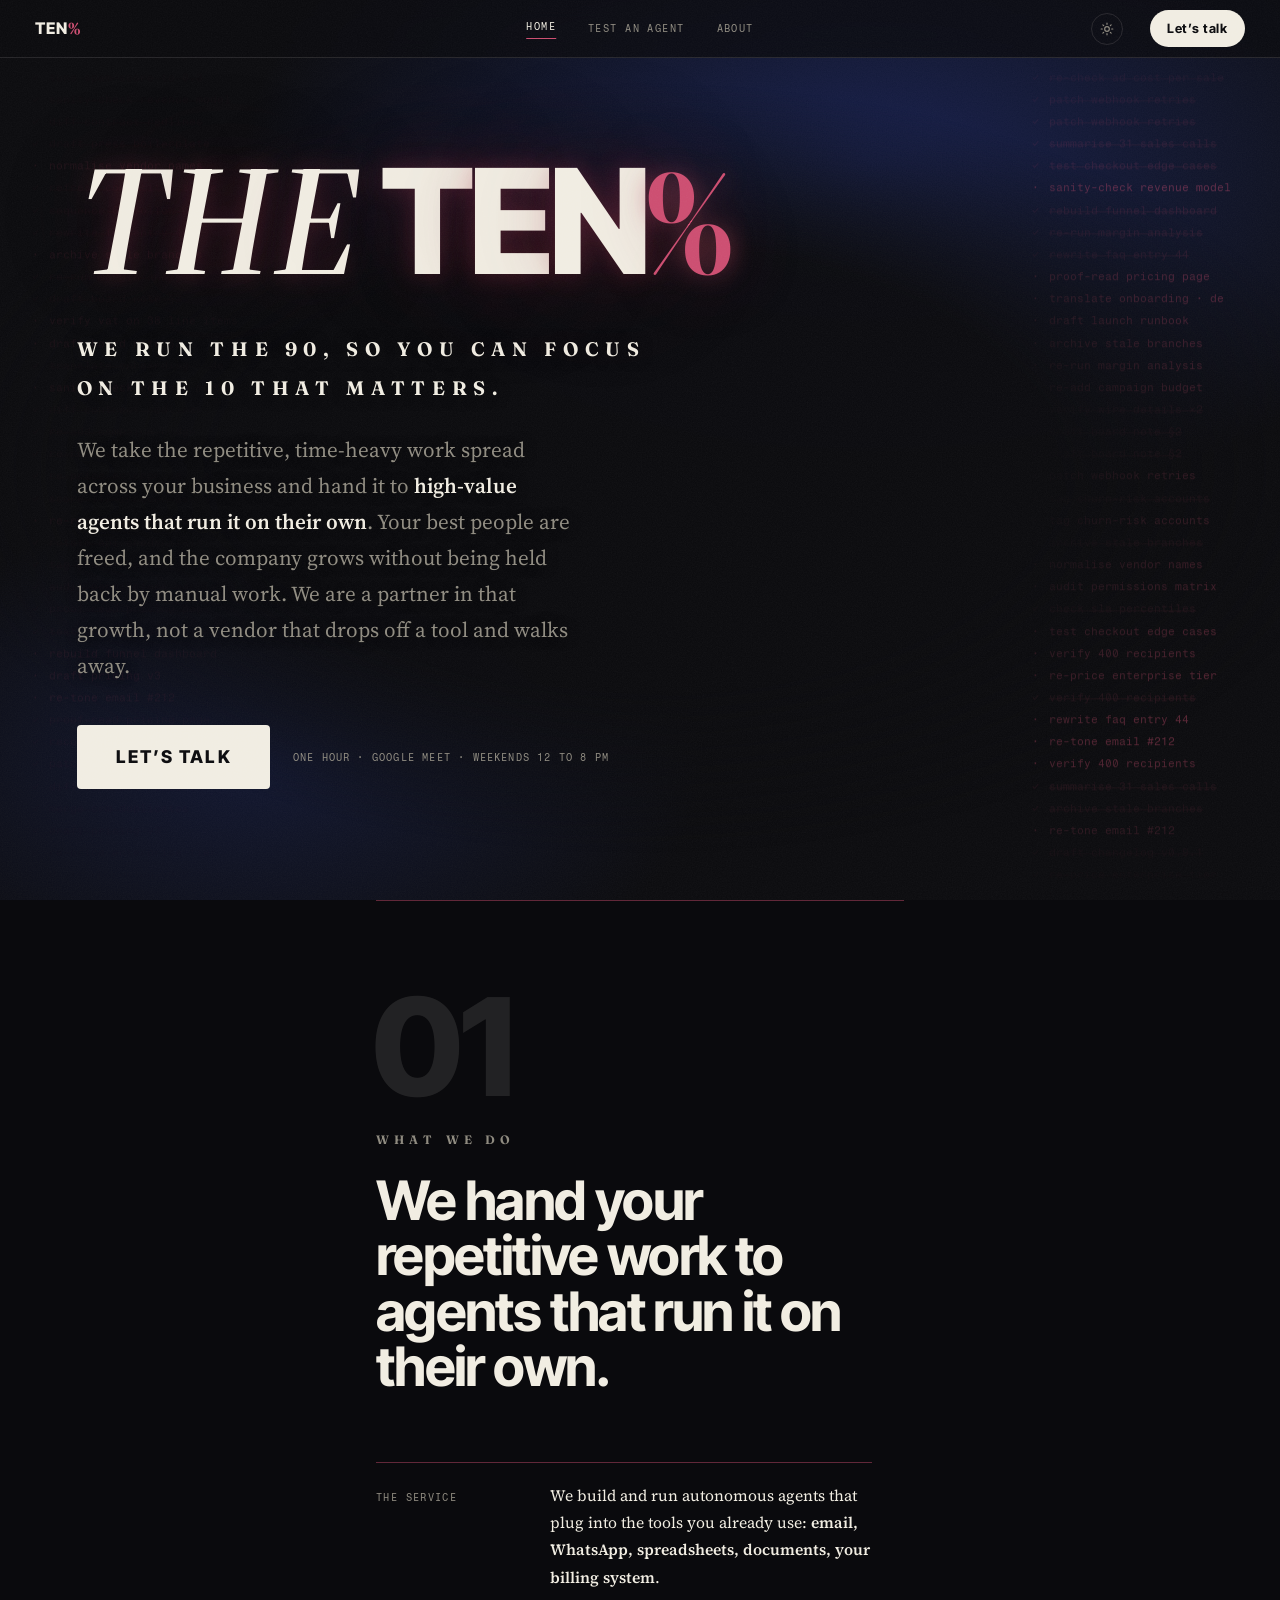
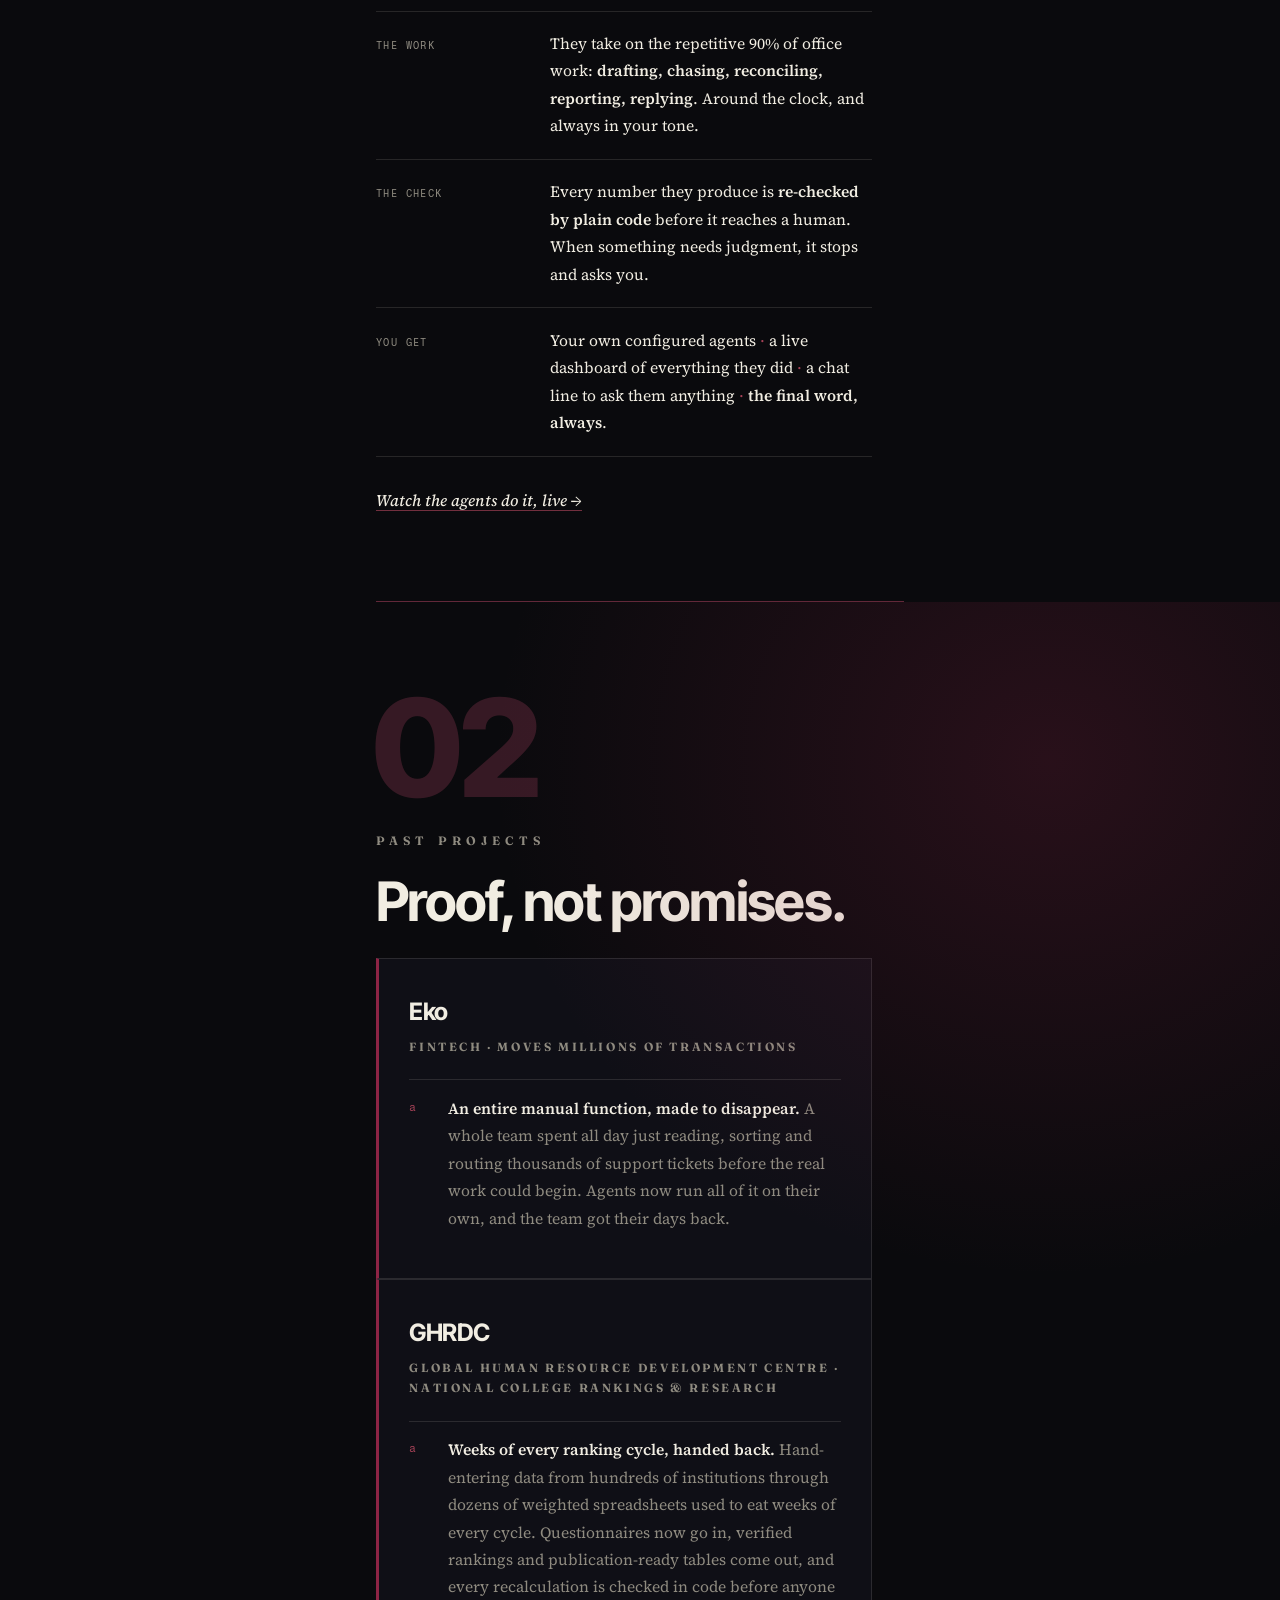
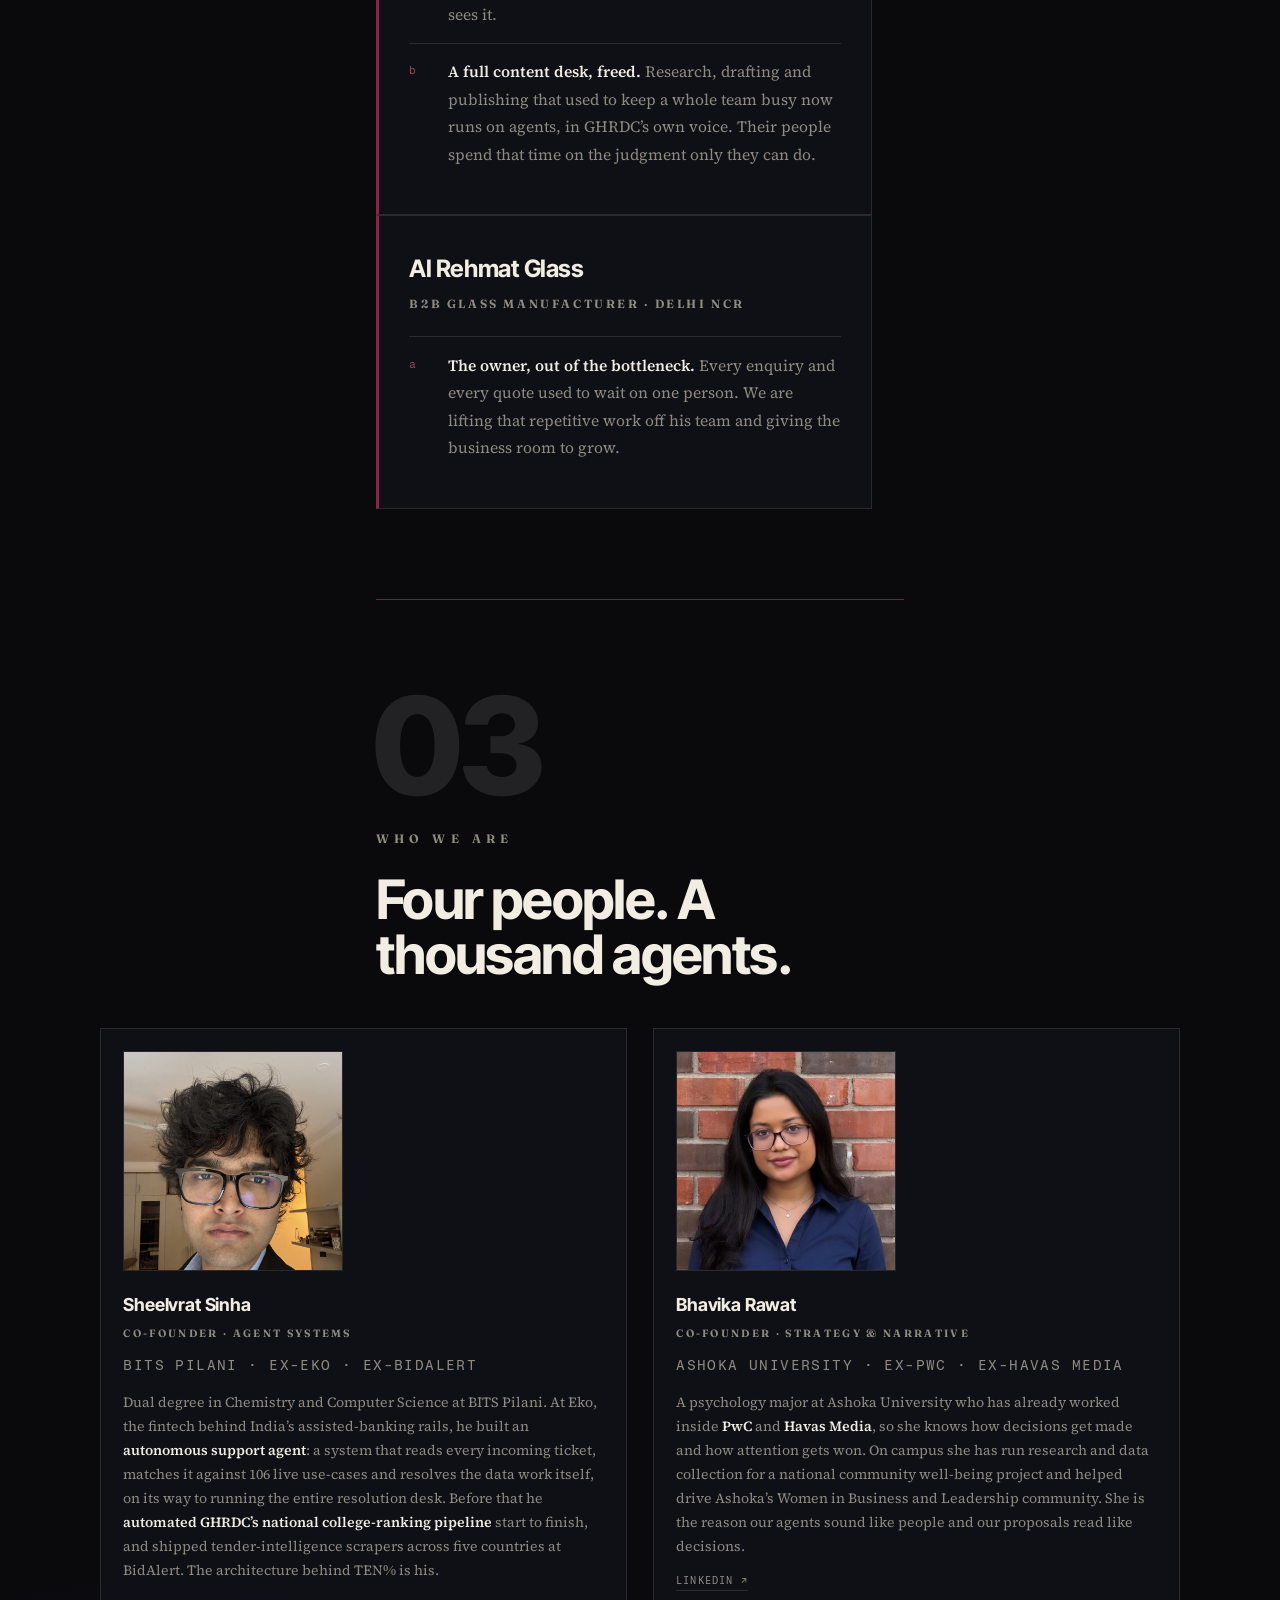
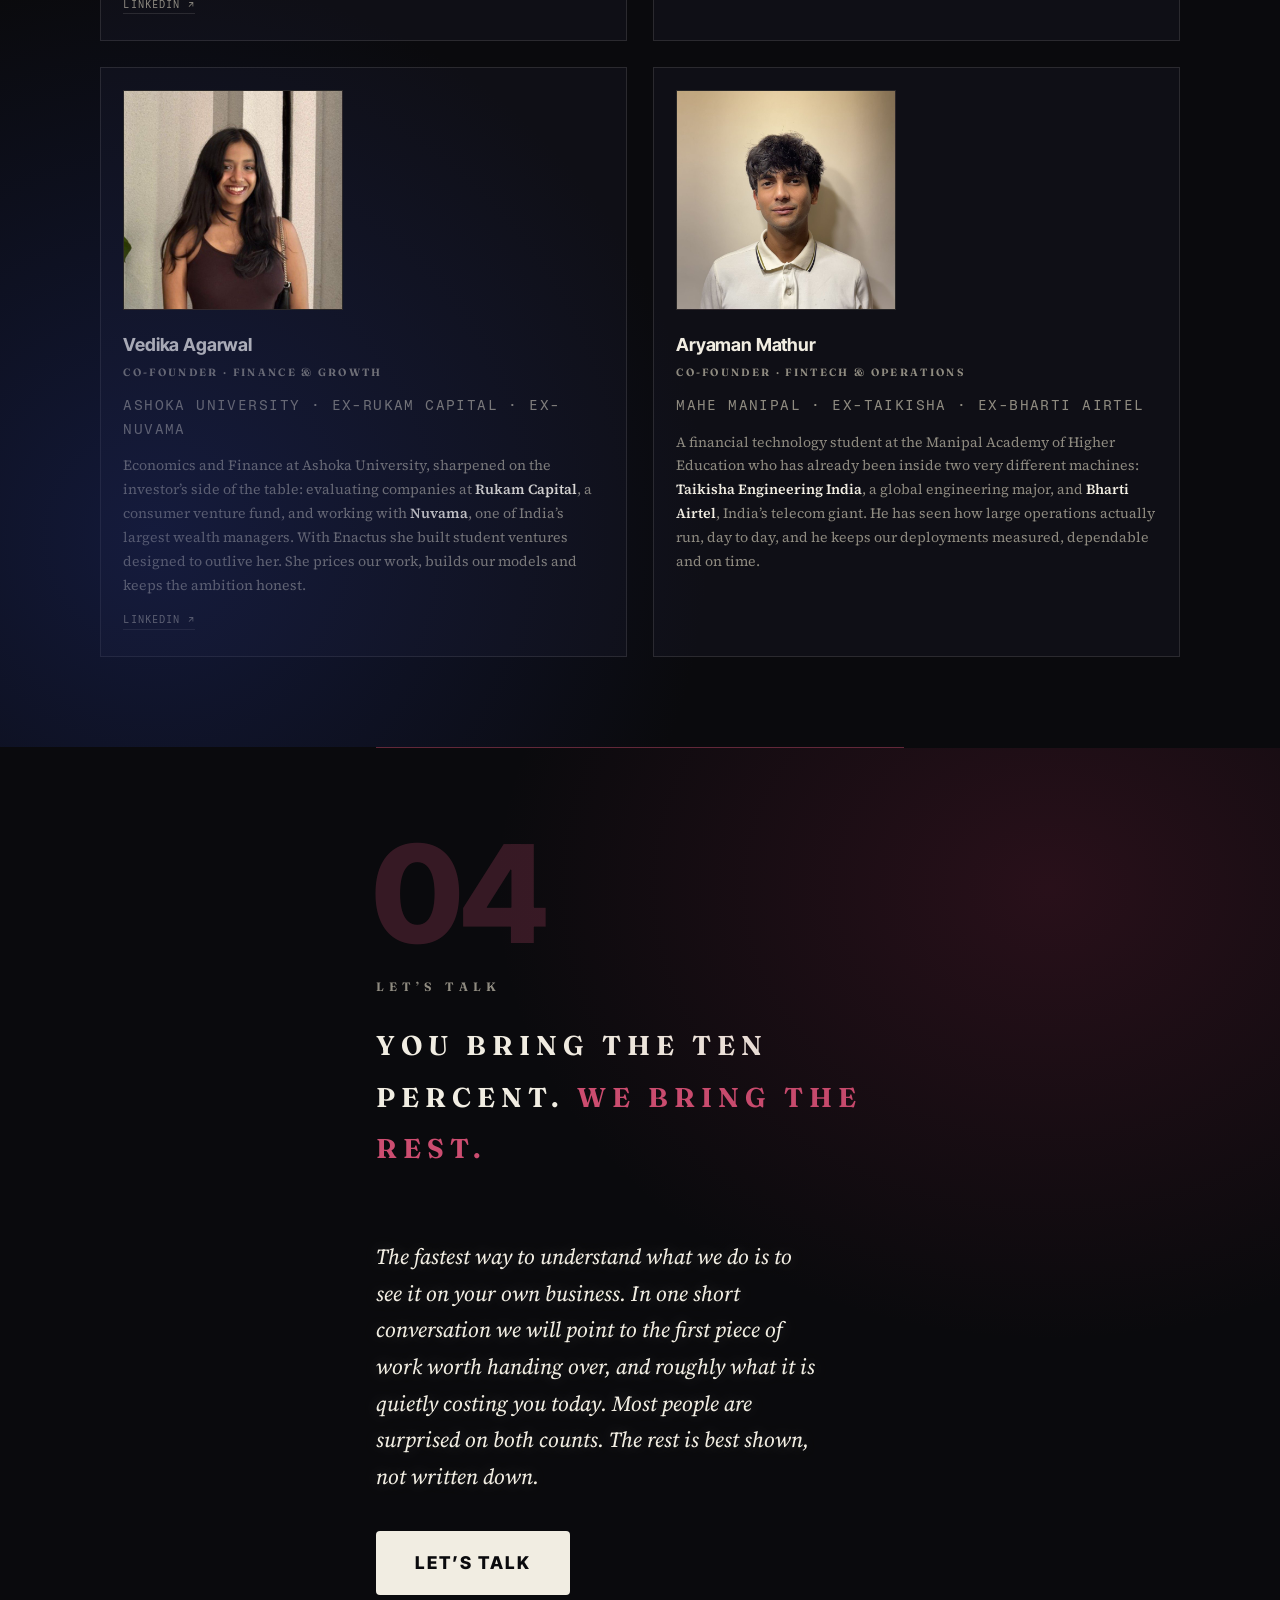
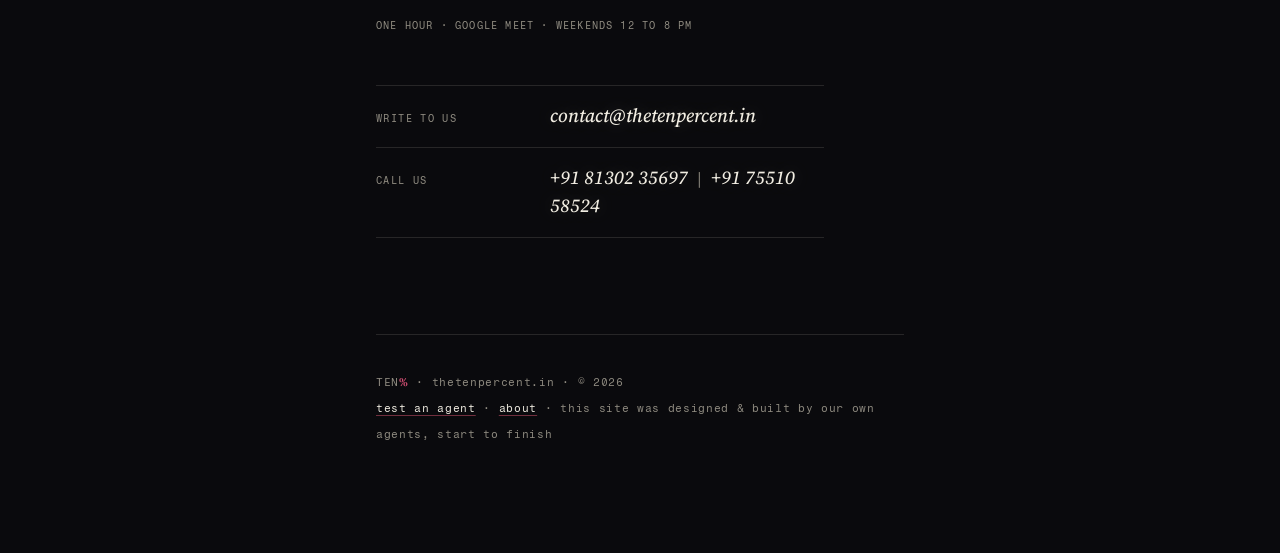
==== commit ea4b0a0b: "Deploy: sync from TEN%/07_websites/02-tenpercent" ====
--- a/index.html
+++ b/index.html
@@ -45,7 +45,7 @@
     <p class="hero-sub">We take the repetitive, time-heavy work spread across your business and hand it to <b>high-value agents that run it on their own</b>. Your best people are freed, and the company grows without being held back by manual work. We are a partner in that growth, not a vendor that drops off a tool and walks away.</p>
     <div class="hero-cta">
       <a class="btn-talk js-talk" href="#">Let’s talk</a>
-      <span class="hero-meta">30 minutes · google meet · weekend slots</span>
+      <span class="hero-meta">one hour · google meet · weekends 12 to 8 pm</span>
     </div>
   </div>
 </section>
@@ -175,7 +175,7 @@
 
   <div class="reach-cta rv" style="--d:.24s">
     <a class="btn-talk js-talk" href="#">Let’s talk</a>
-    <span class="hero-meta">30 minutes · google meet · weekend slots</span>
+    <span class="hero-meta">one hour · google meet · weekends 12 to 8 pm</span>
   </div>
 
   <dl class="contact-rows rv" style="--d:.3s">
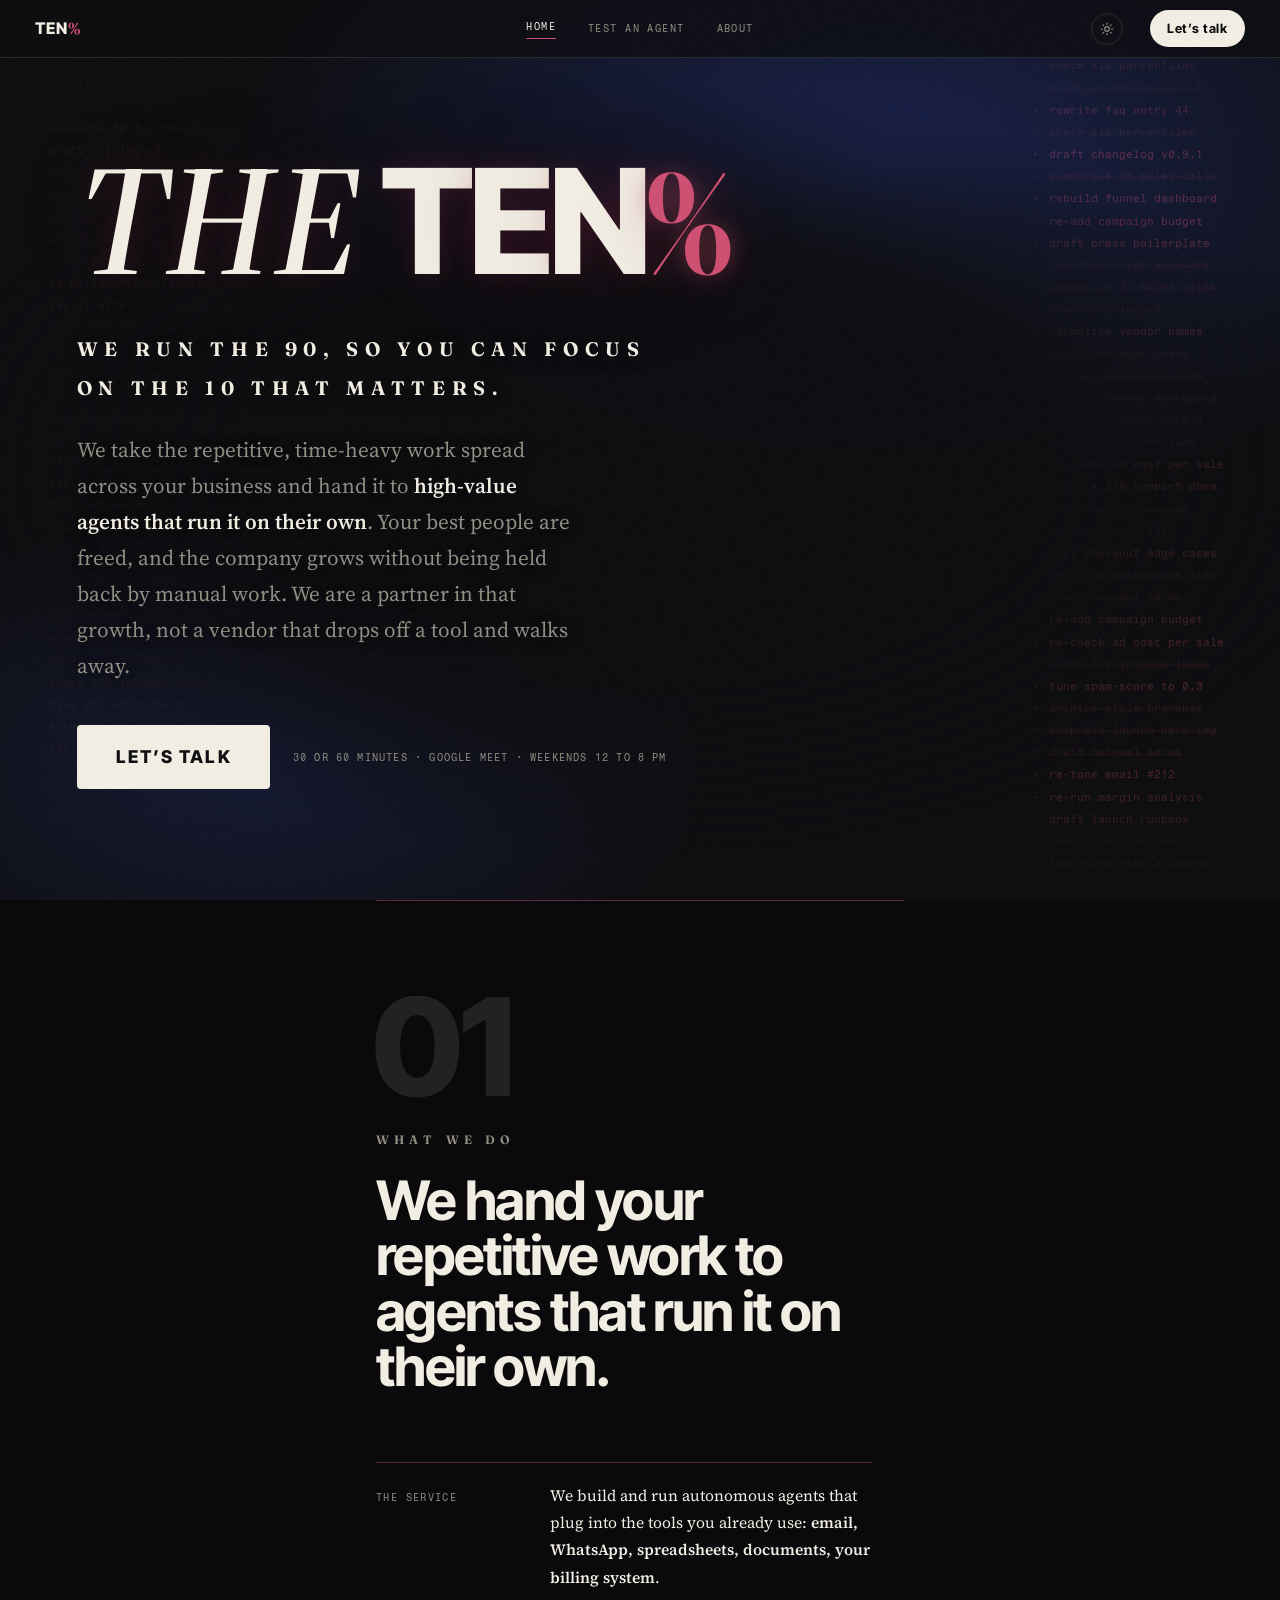
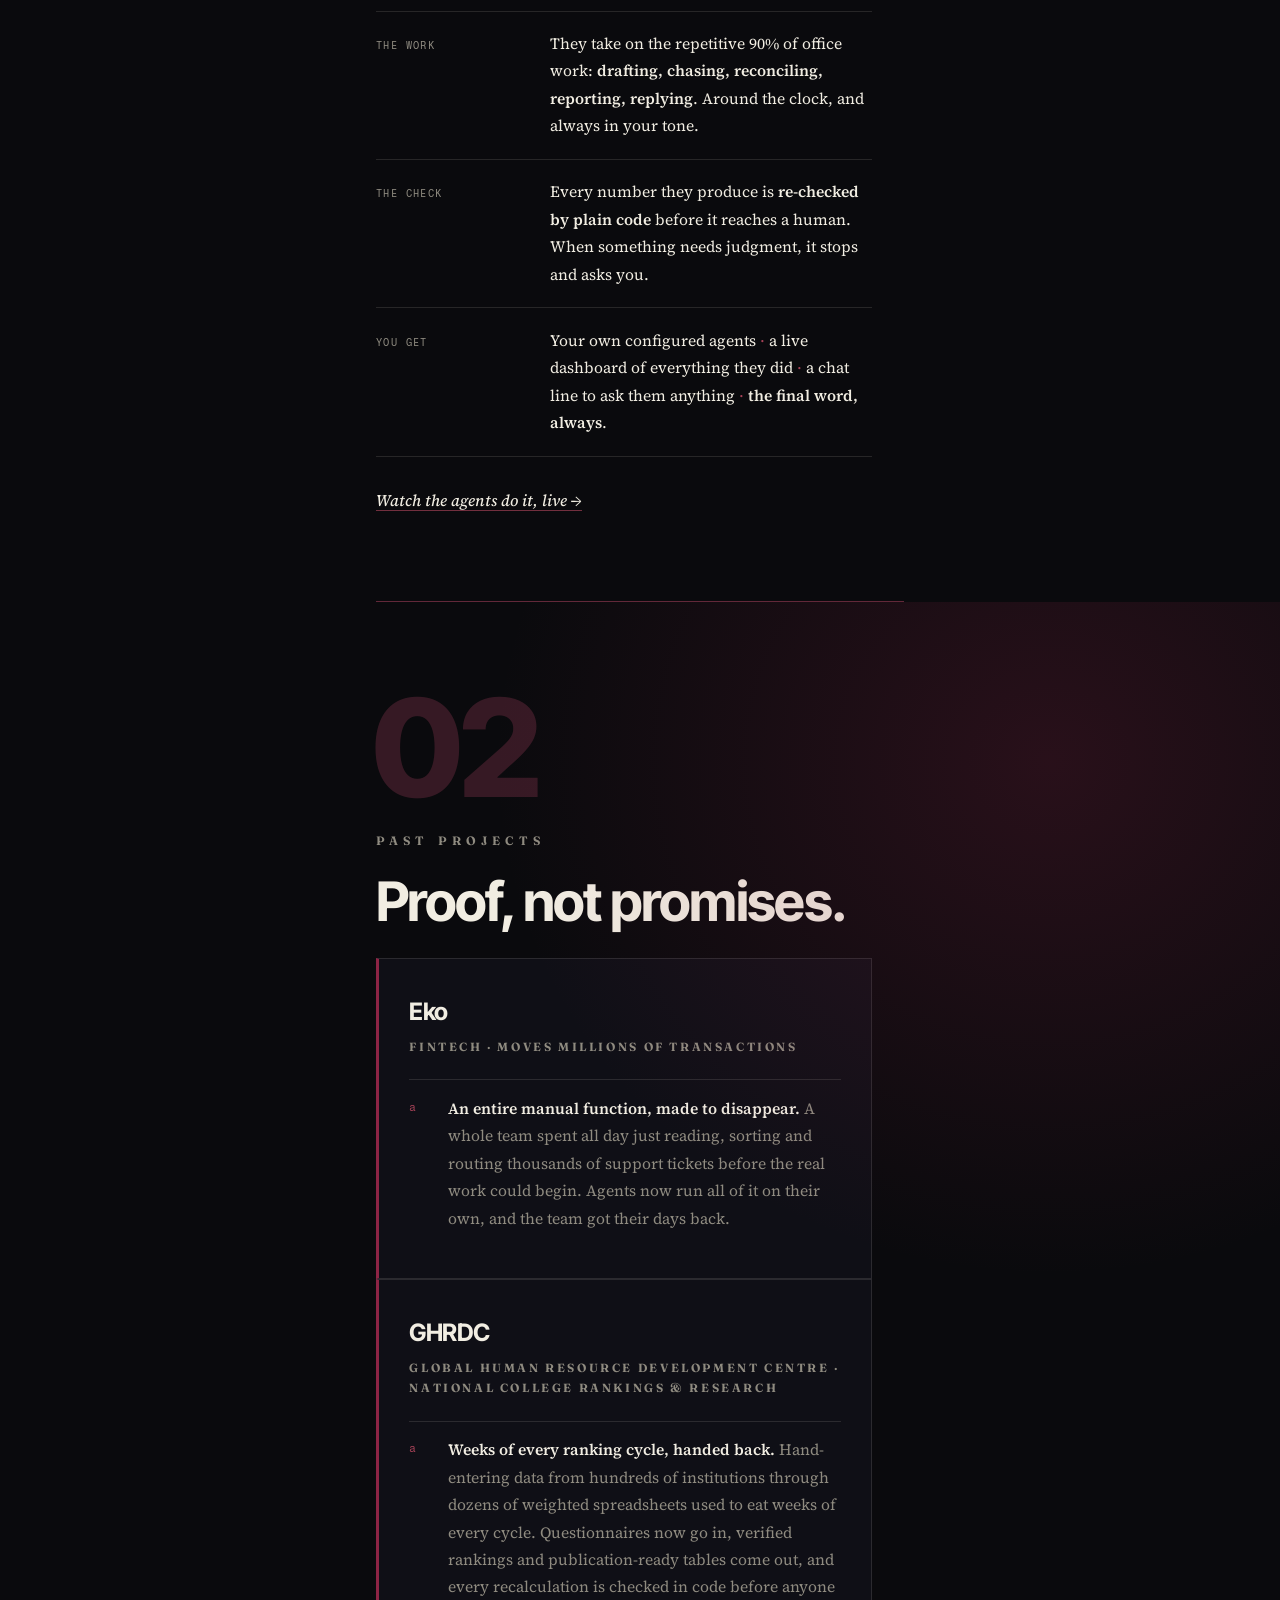
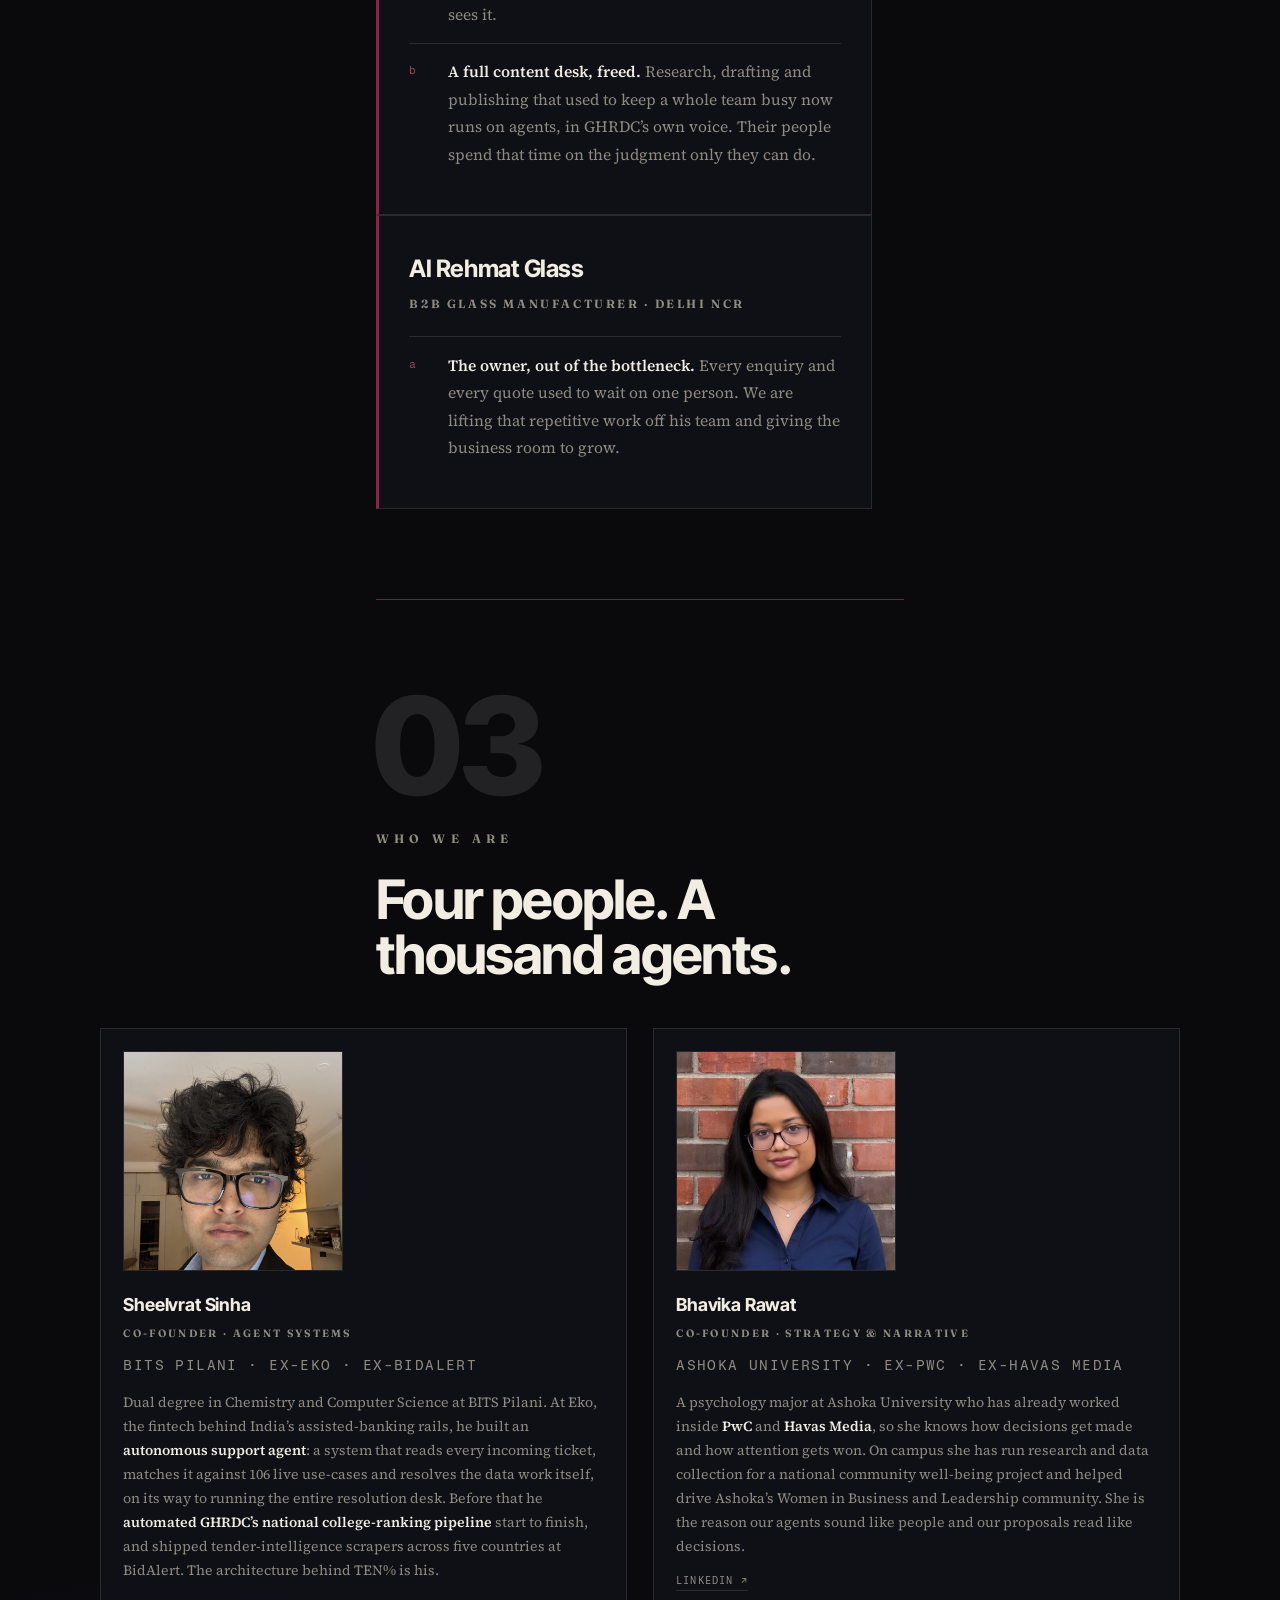
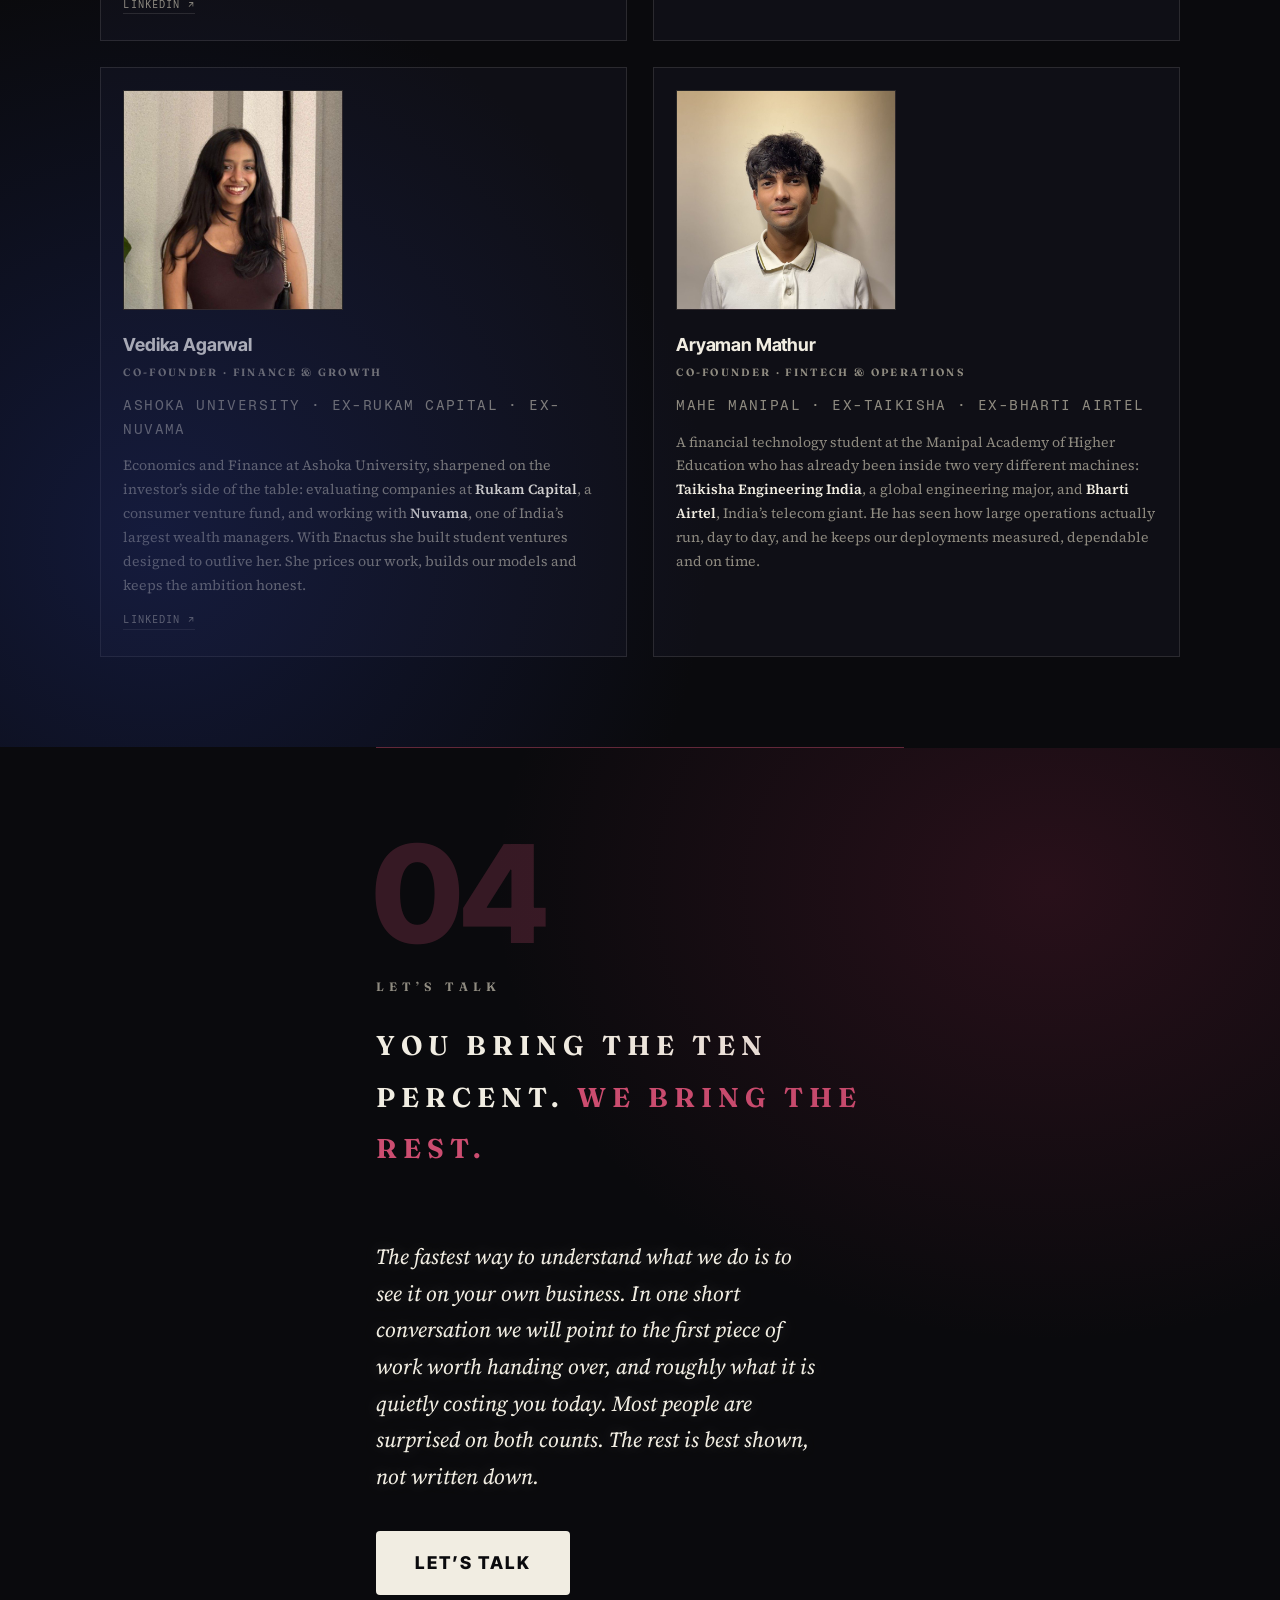
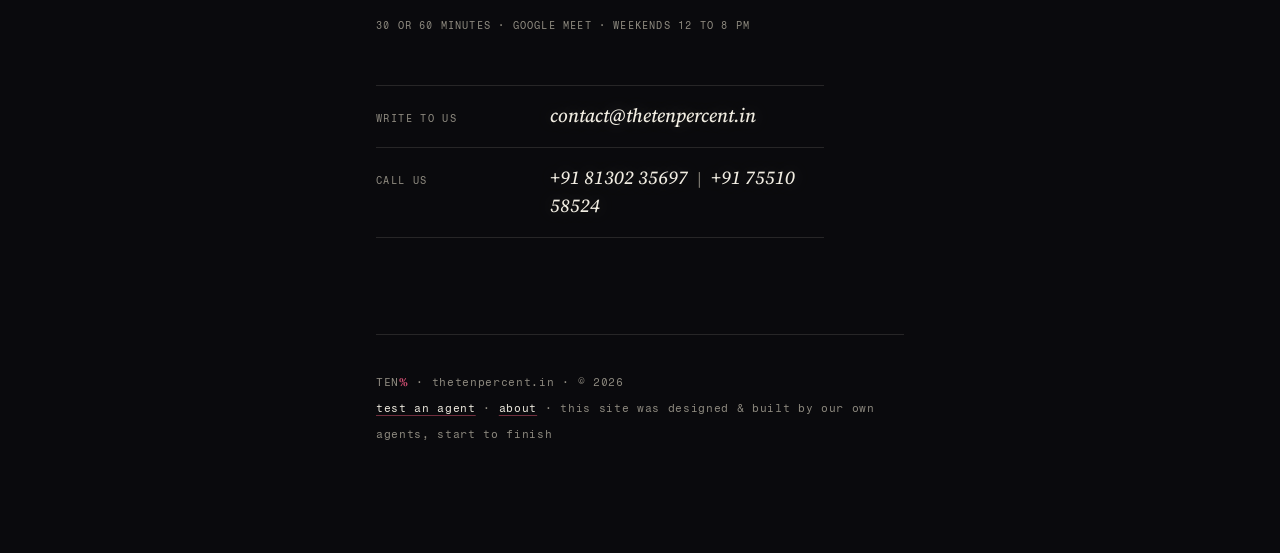
==== commit ef61d47d: "Deploy: sync from TEN%/07_websites/02-tenpercent" ====
--- a/index.html
+++ b/index.html
@@ -45,7 +45,7 @@
     <p class="hero-sub">We take the repetitive, time-heavy work spread across your business and hand it to <b>high-value agents that run it on their own</b>. Your best people are freed, and the company grows without being held back by manual work. We are a partner in that growth, not a vendor that drops off a tool and walks away.</p>
     <div class="hero-cta">
       <a class="btn-talk js-talk" href="#">Let’s talk</a>
-      <span class="hero-meta">one hour · google meet · weekends 12 to 8 pm</span>
+      <span class="hero-meta">30 or 60 minutes · google meet · weekends 12 to 8 pm</span>
     </div>
   </div>
 </section>
@@ -175,7 +175,7 @@
 
   <div class="reach-cta rv" style="--d:.24s">
     <a class="btn-talk js-talk" href="#">Let’s talk</a>
-    <span class="hero-meta">one hour · google meet · weekends 12 to 8 pm</span>
+    <span class="hero-meta">30 or 60 minutes · google meet · weekends 12 to 8 pm</span>
   </div>
 
   <dl class="contact-rows rv" style="--d:.3s">
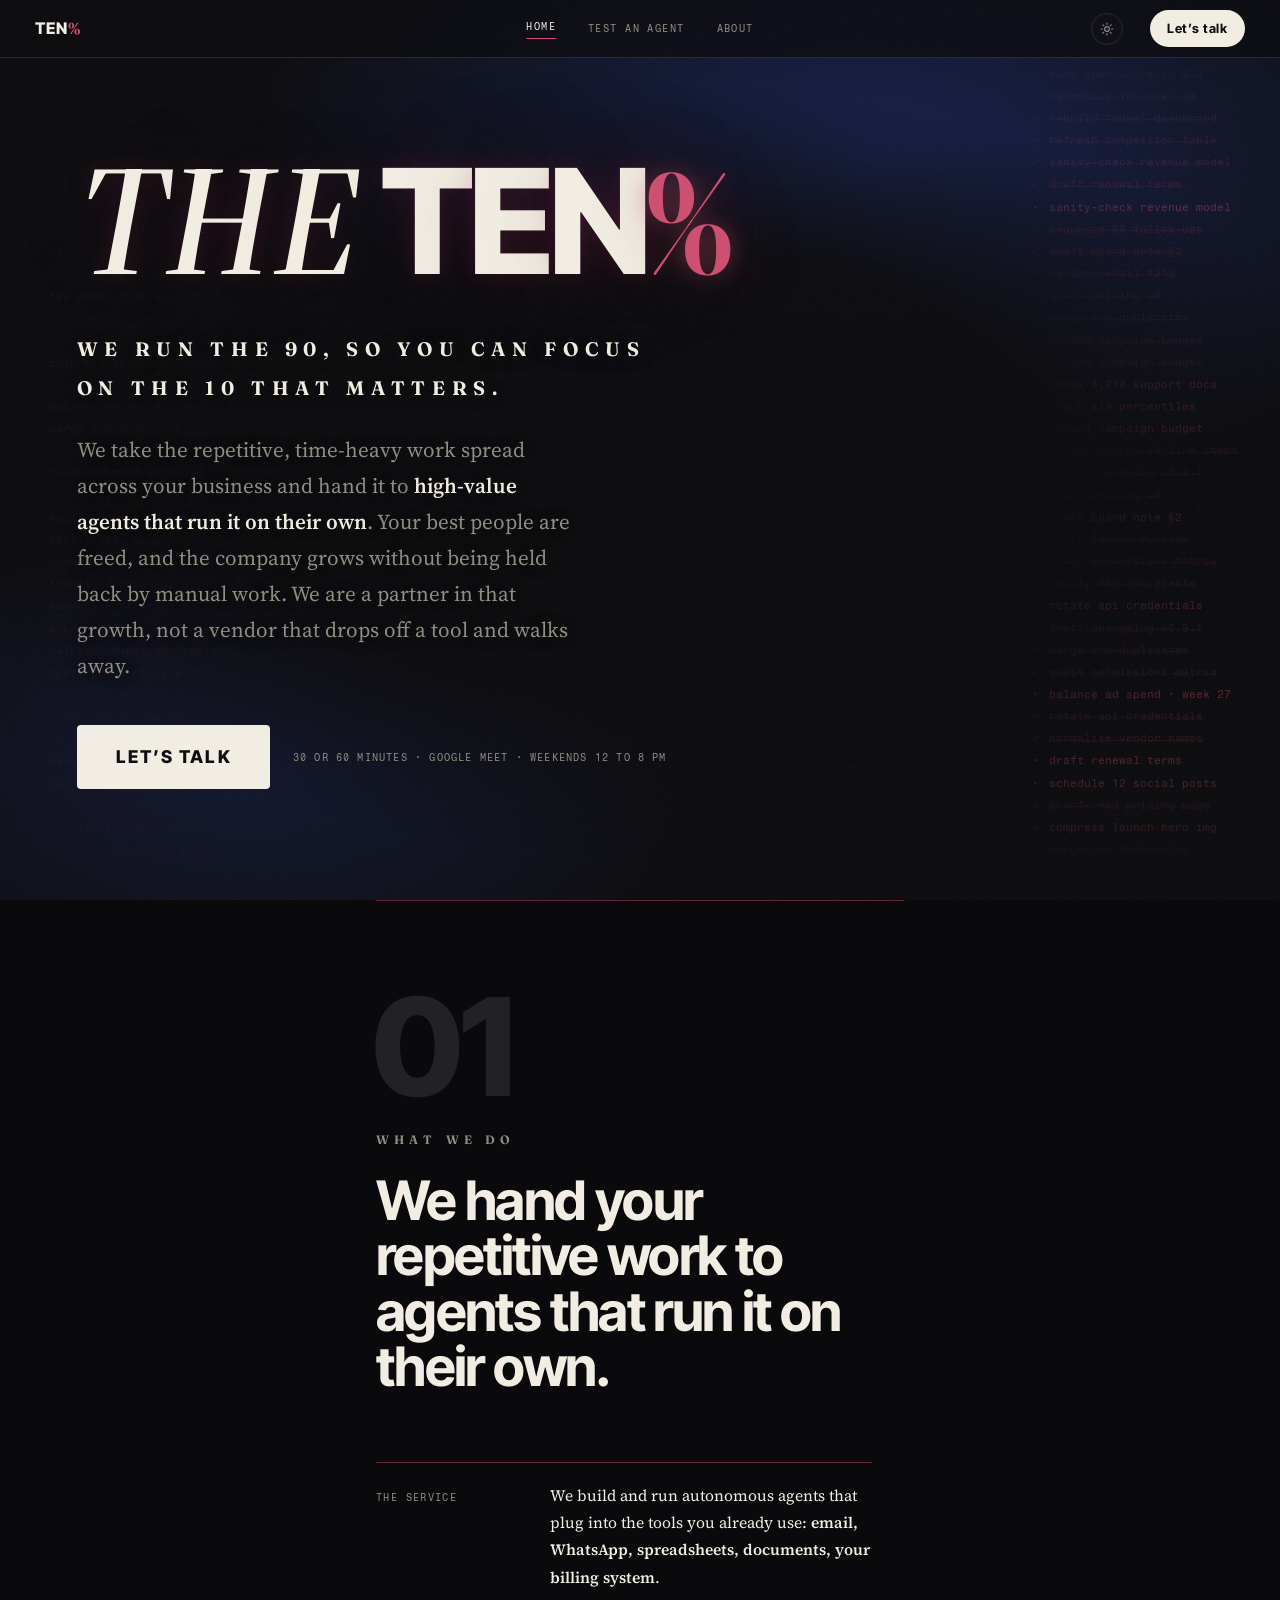
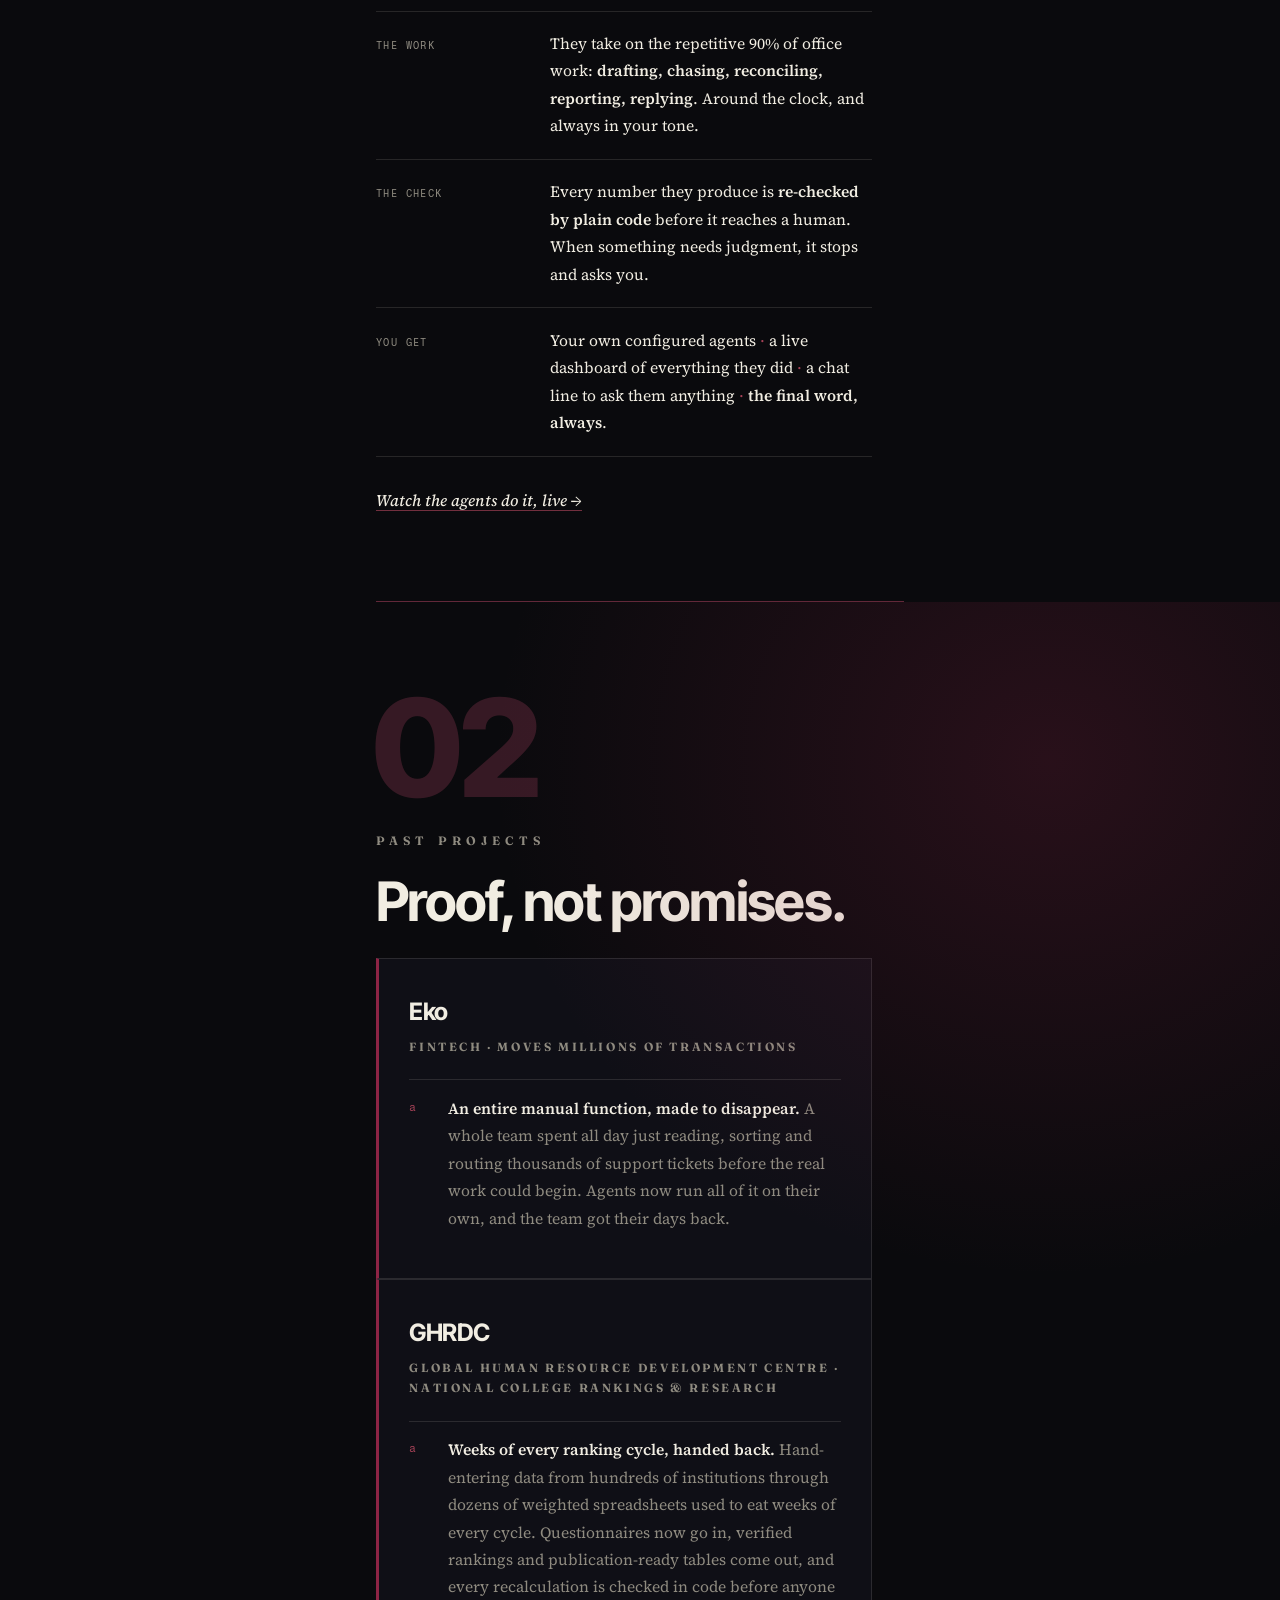
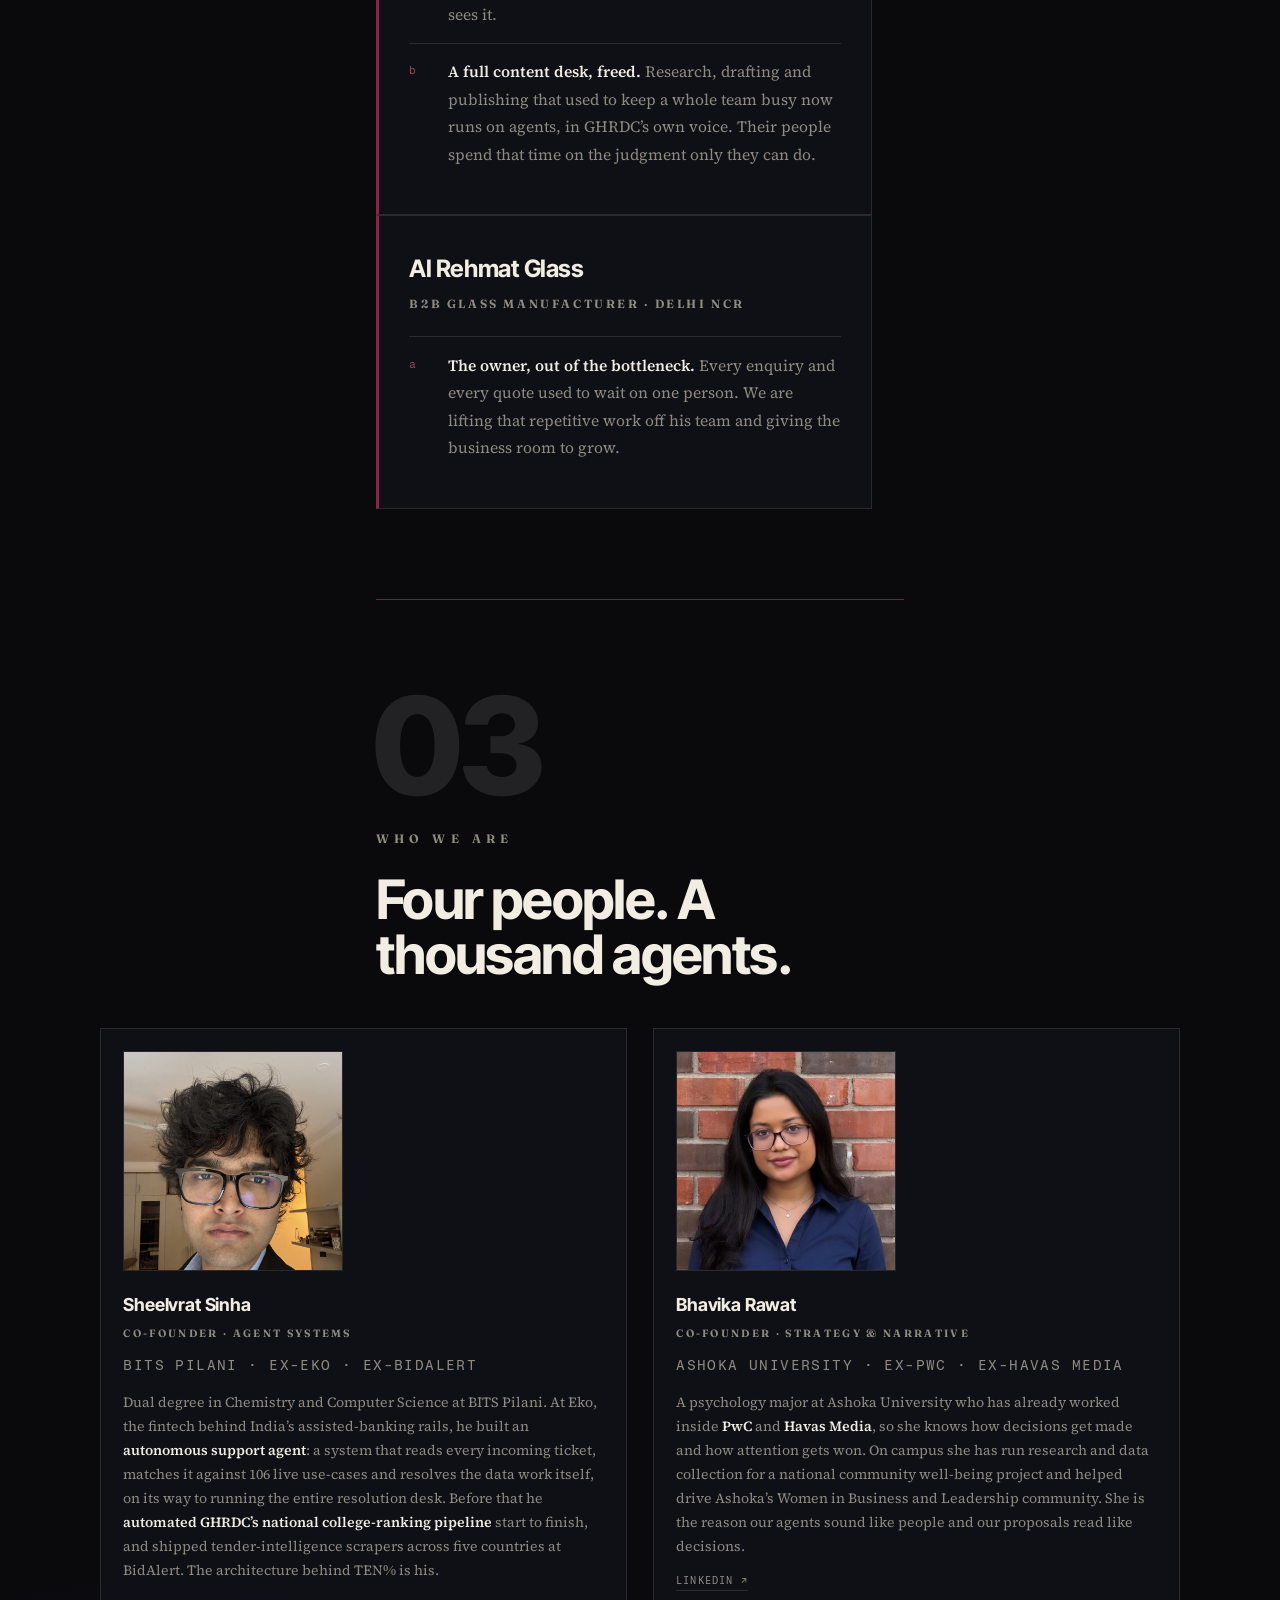
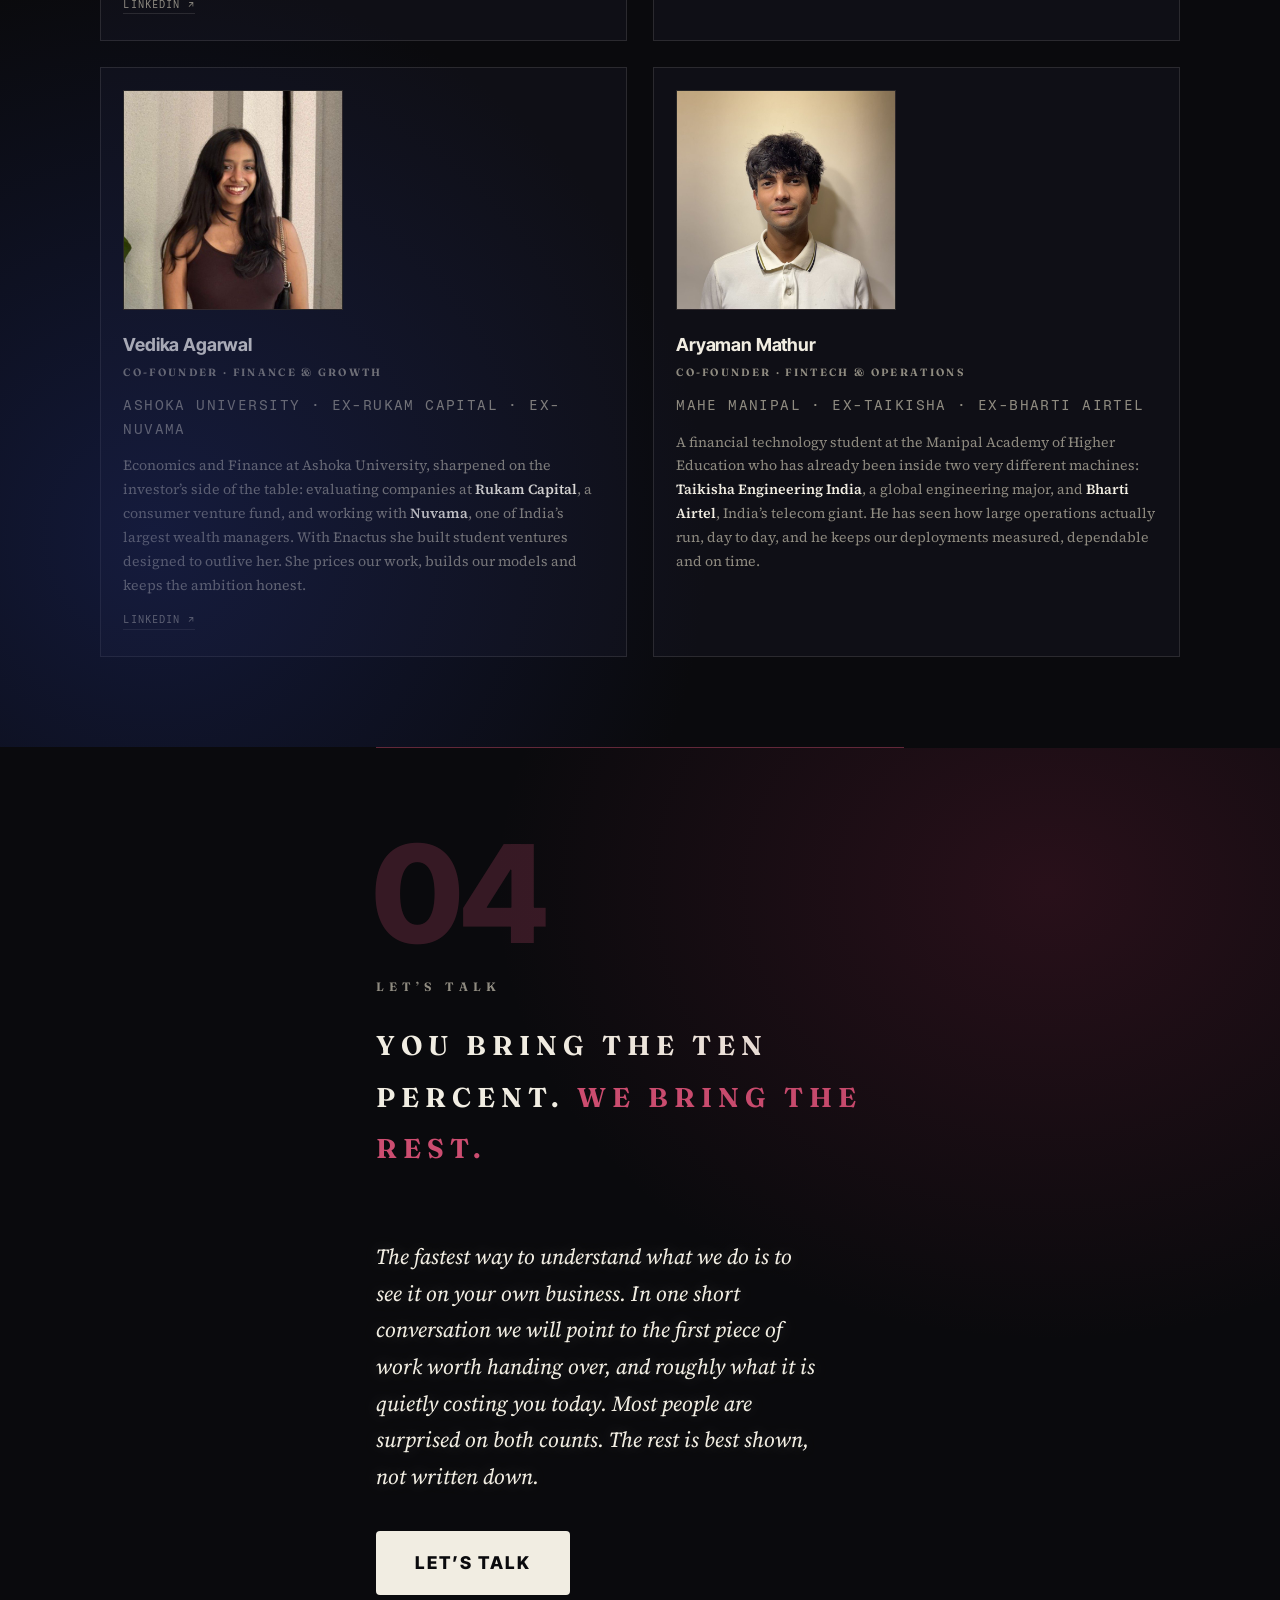
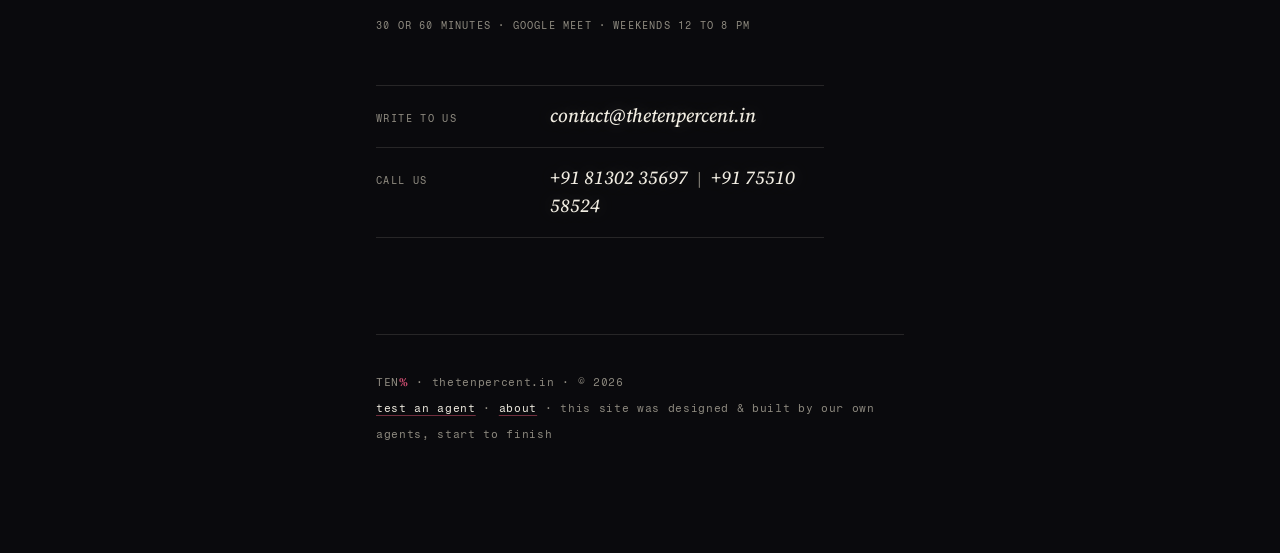
==== commit 29242811: "Deploy: sync from TEN%/07_websites/02-tenpercent" ====
--- a/index.html
+++ b/index.html
@@ -6,7 +6,9 @@
 <title>TEN% · Your best people, freed</title>
 <meta name="description" content="TEN% is a growth partner that builds high-value agents to run the repetitive work spread across your company, so your best people are freed and the business has room to grow.">
 <meta name="theme-color" content="#0a0a0d">
-<link rel="icon" href="data:image/svg+xml,%3Csvg xmlns='http://www.w3.org/2000/svg' viewBox='0 0 64 64'%3E%3Crect width='64' height='64' fill='%230a0a0d'/%3E%3Ccircle cx='32' cy='32' r='13' fill='%238e2445'/%3E%3C/svg%3E">
+<link rel="icon" type="image/png" sizes="32x32" href="favicon-32.png">
+<link rel="icon" type="image/png" sizes="16x16" href="favicon-16.png">
+<link rel="apple-touch-icon" sizes="180x180" href="apple-touch-icon.png">
 <link rel="preconnect" href="https://fonts.googleapis.com">
 <link rel="preconnect" href="https://fonts.gstatic.com" crossorigin>
 <link href="https://fonts.googleapis.com/css2?family=Inter+Tight:ital,wght@0,100..900;1,100..900&family=Source+Serif+4:ital,opsz,wght@0,8..60,200..900;1,8..60,200..900&family=Fragment+Mono:ital@0;1&display=swap" rel="stylesheet">
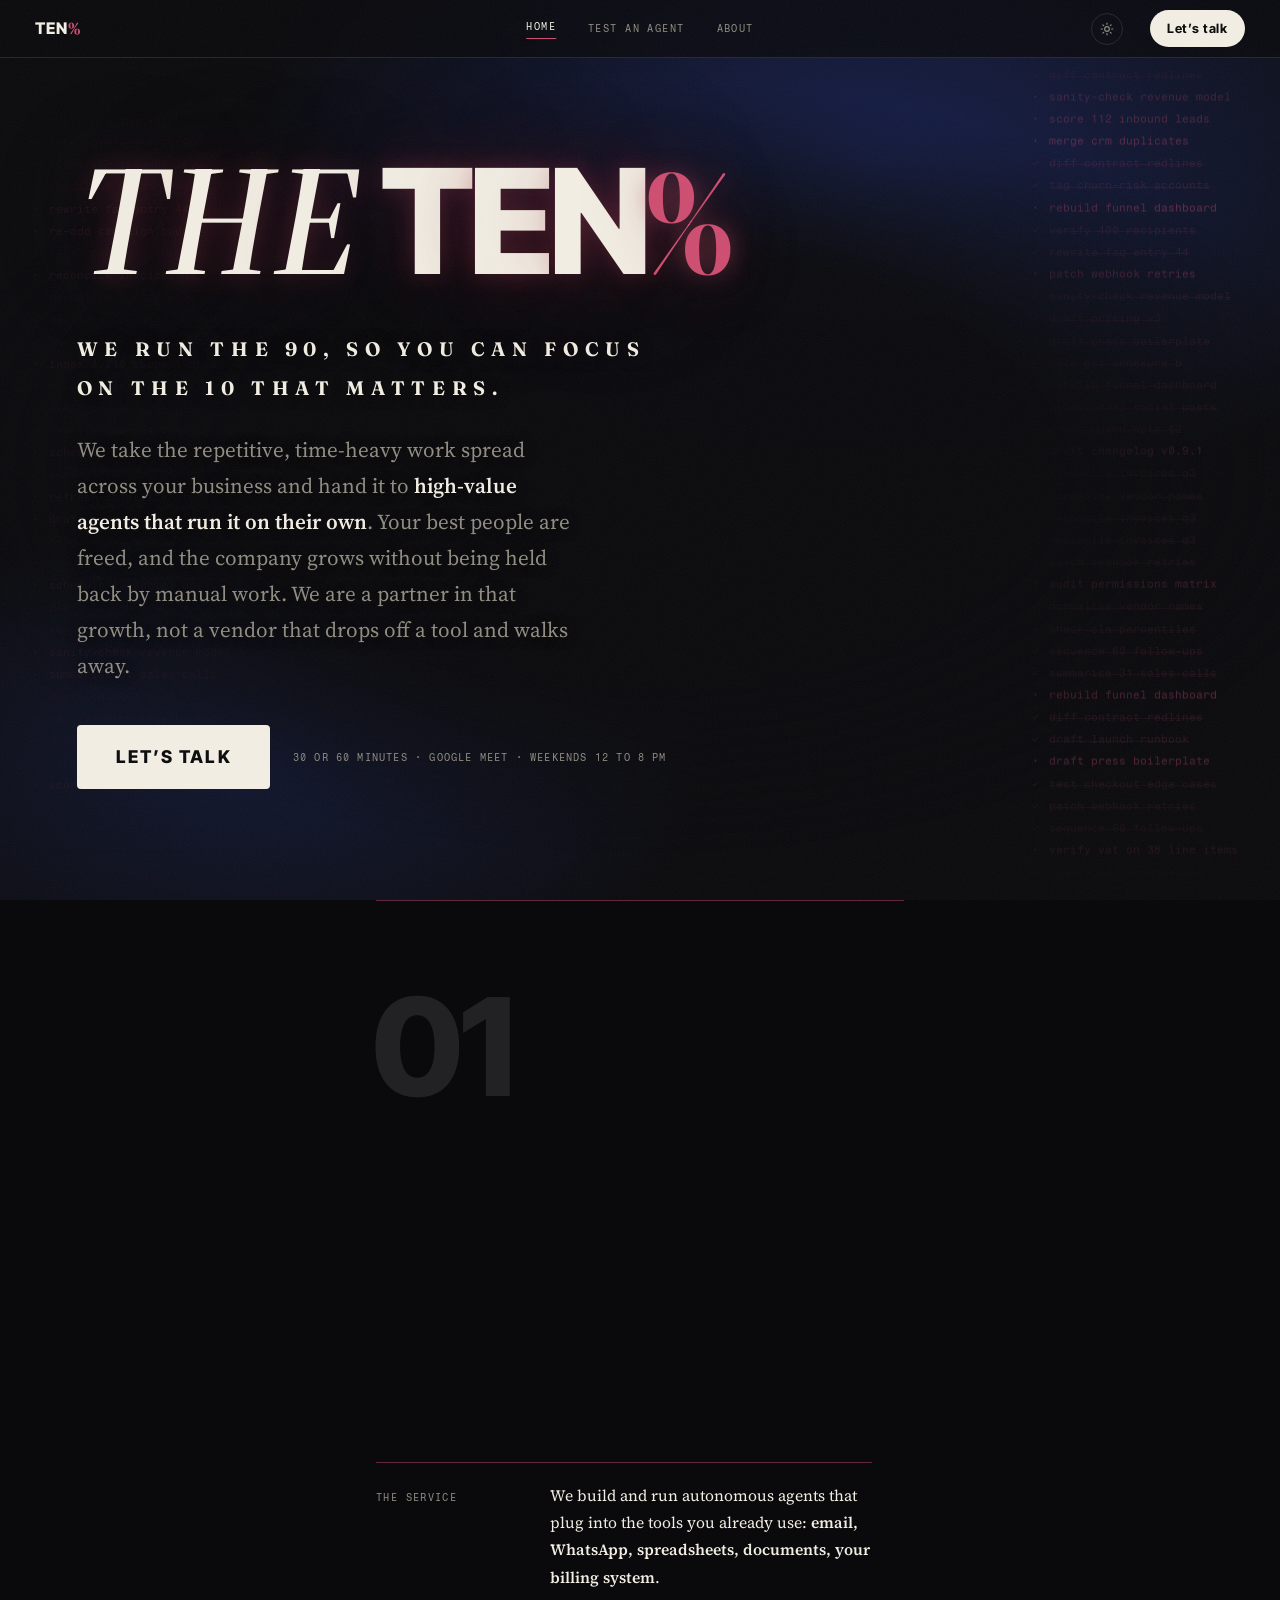
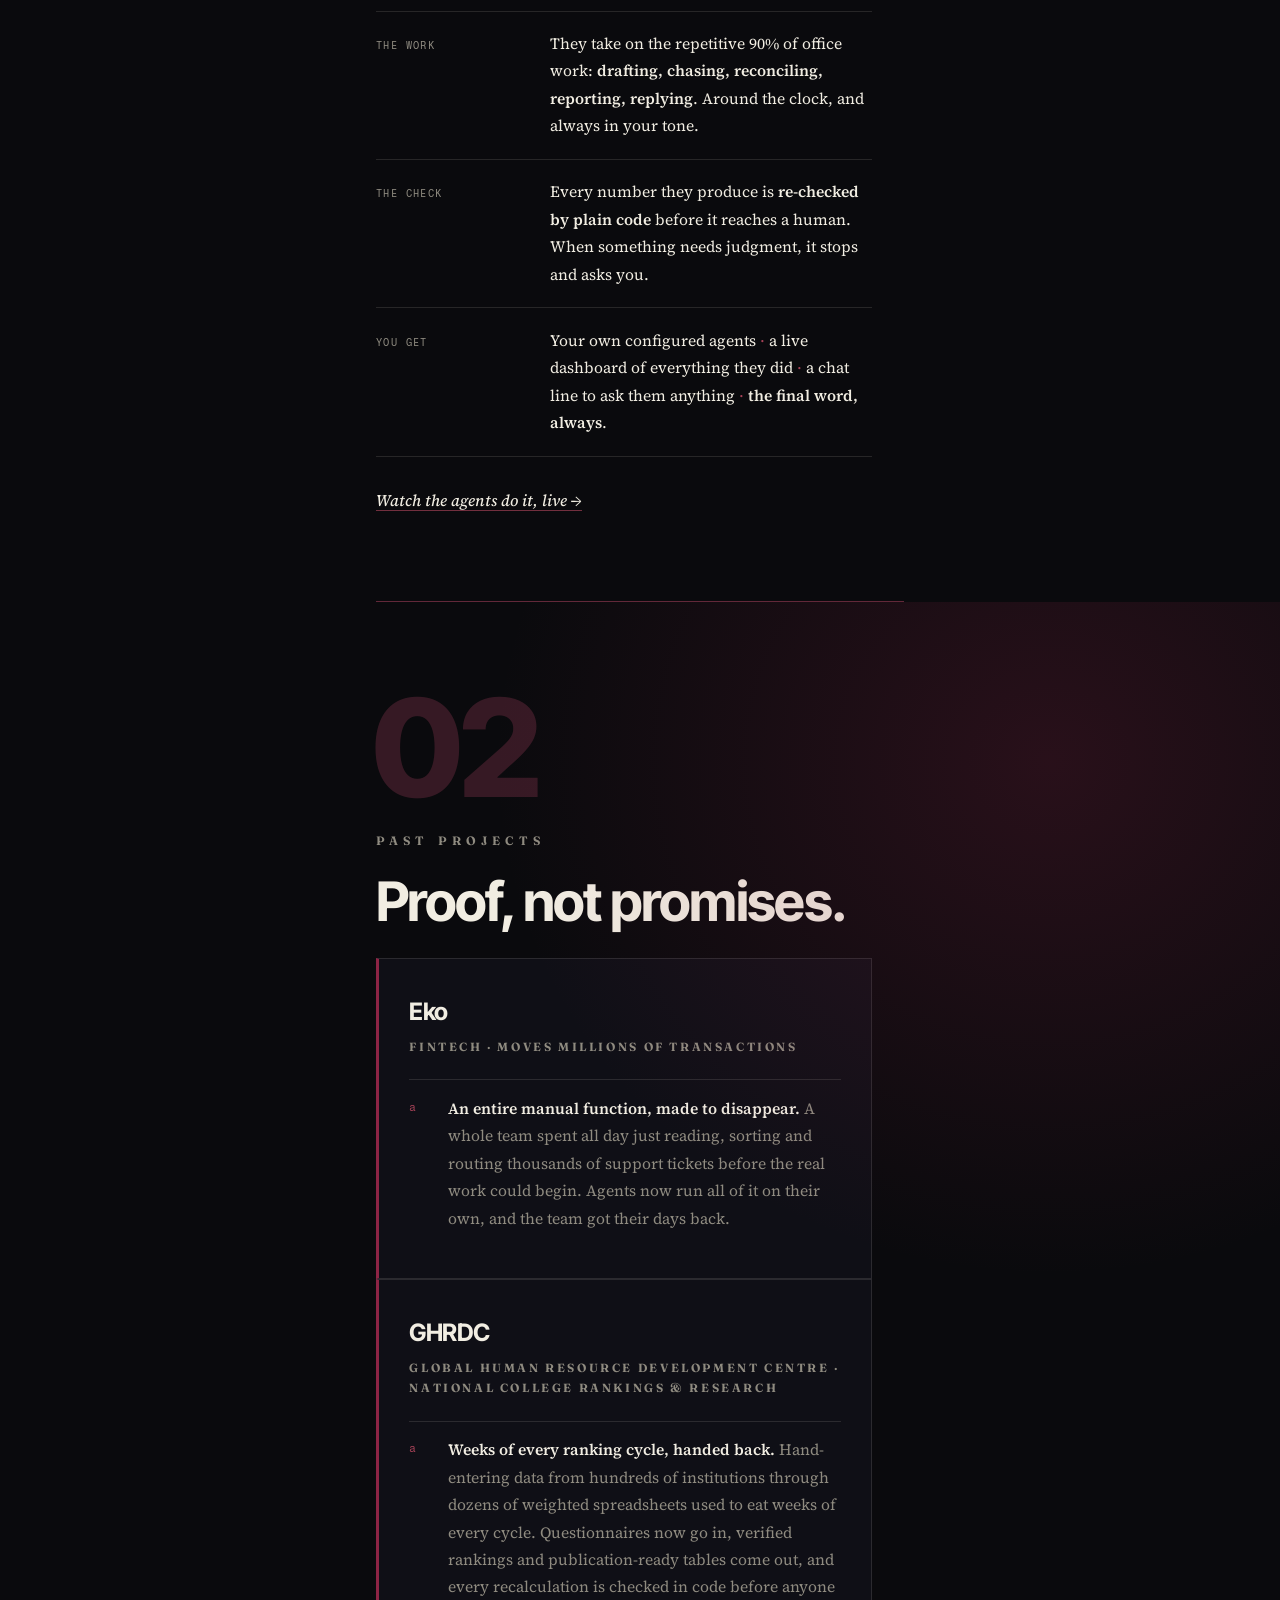
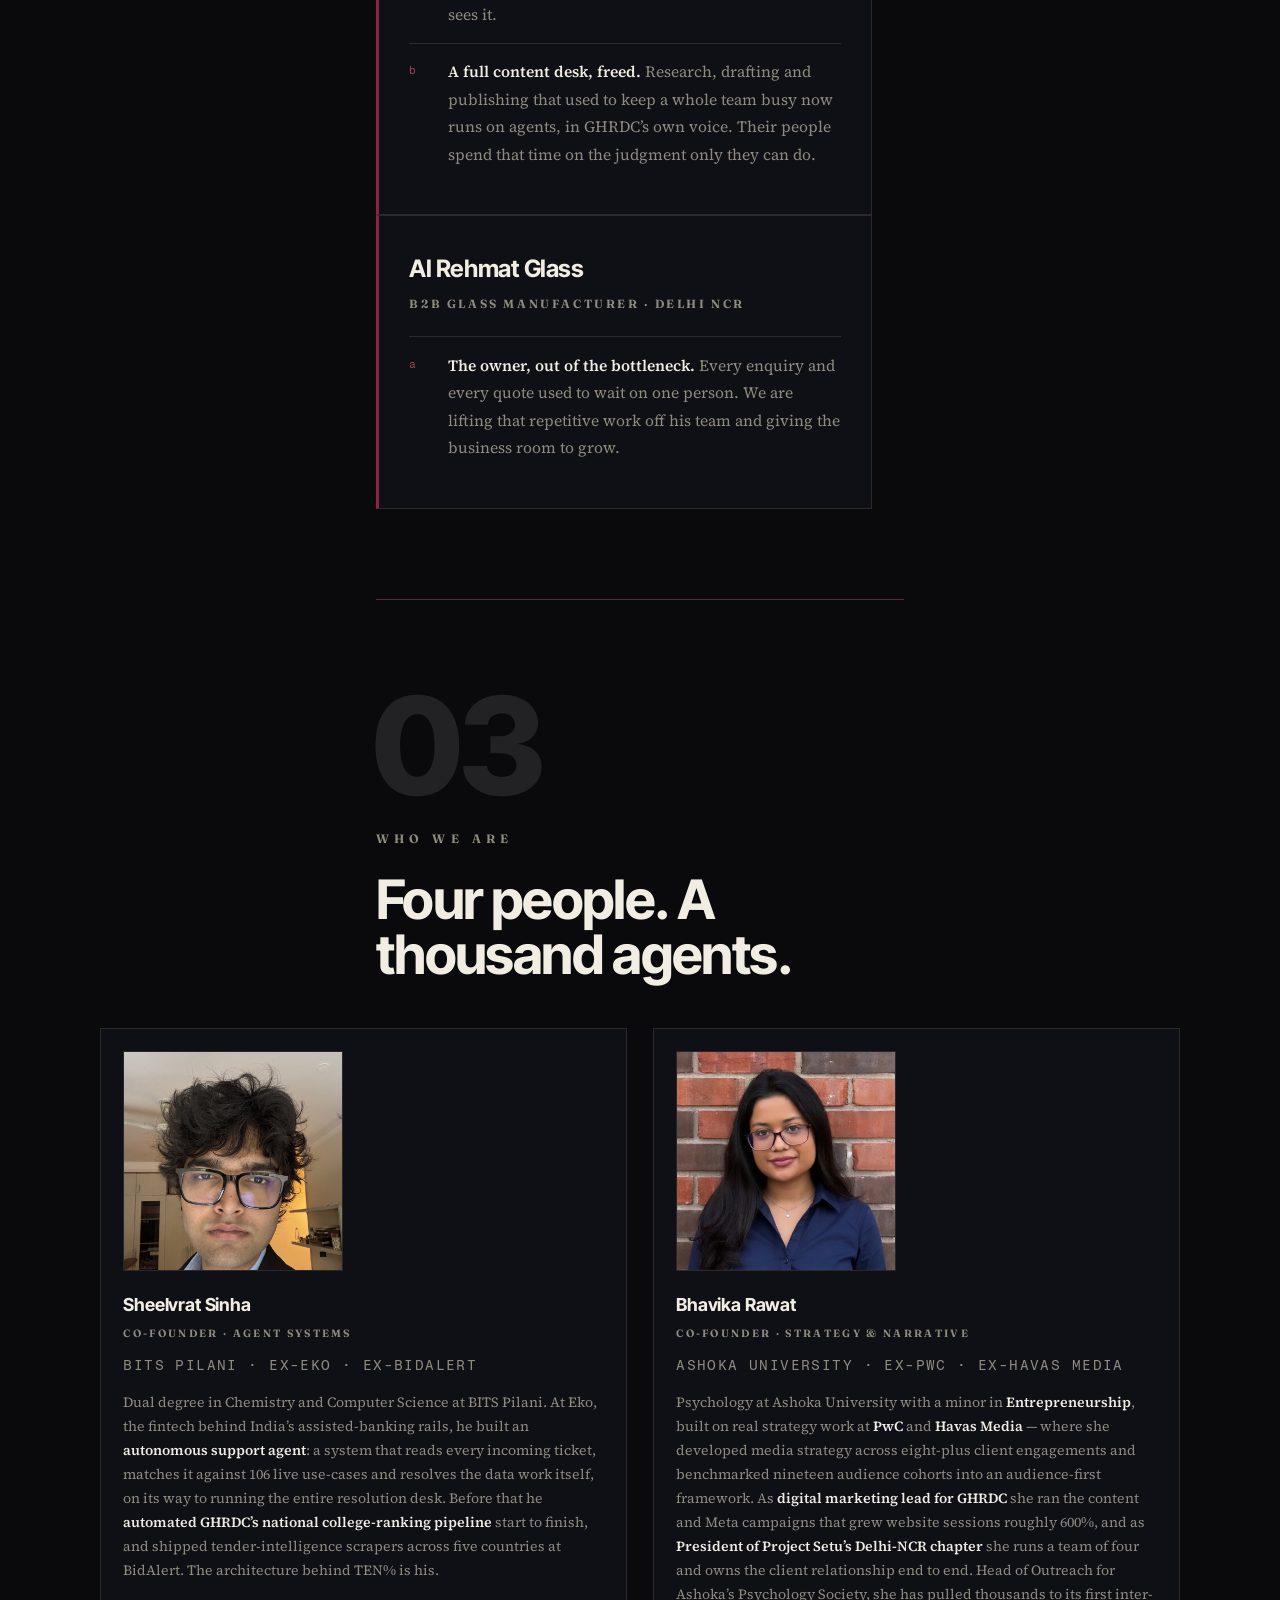
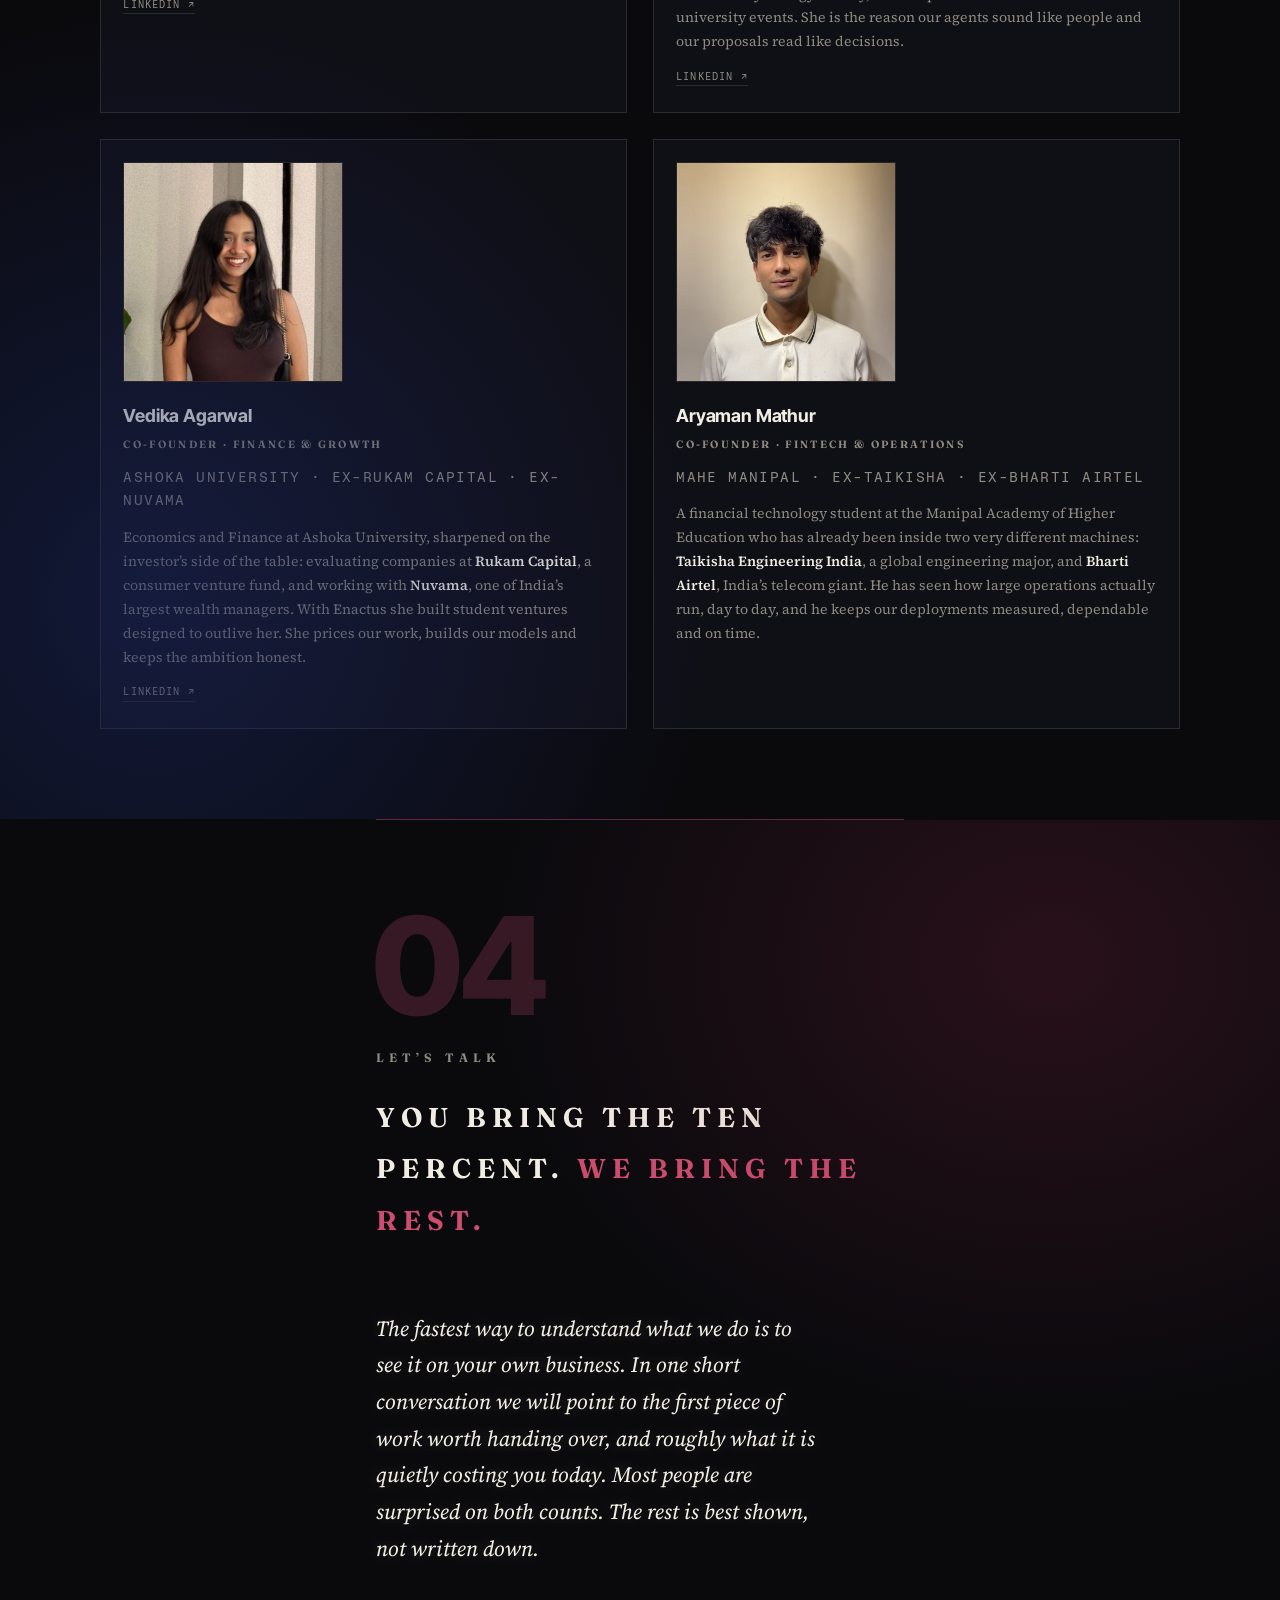
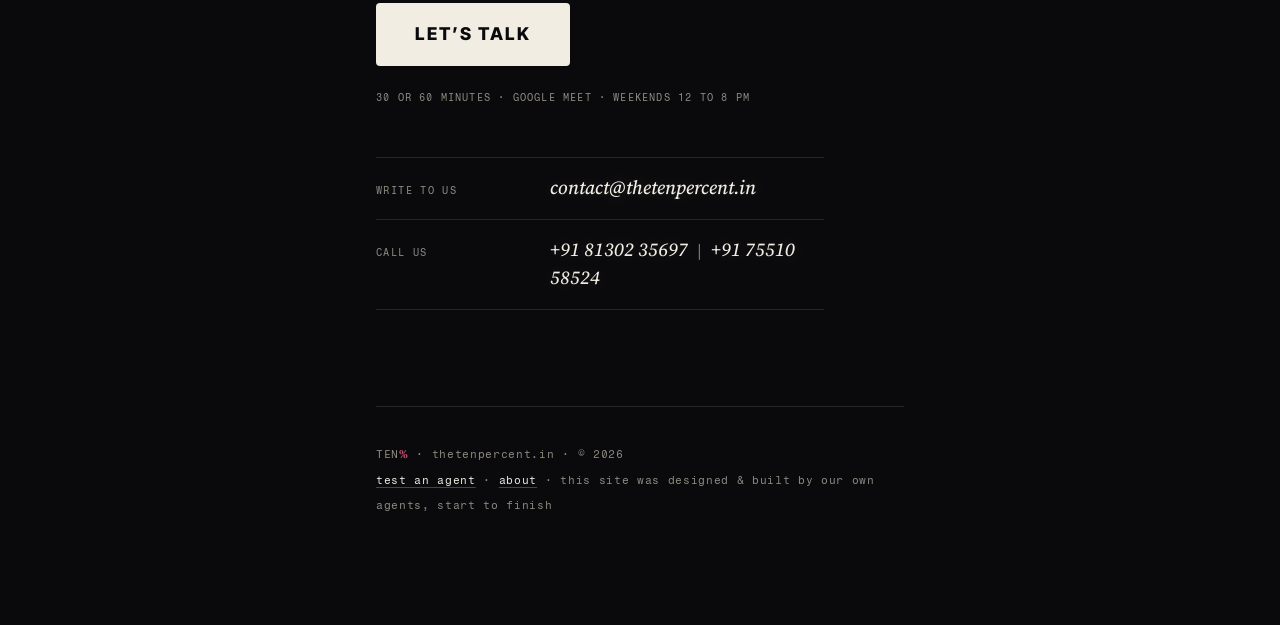
==== commit eda6b480: "Deploy: sync from TEN%/07_websites/02-tenpercent" ====
--- a/index.html
+++ b/index.html
@@ -144,7 +144,7 @@
       <h3>Bhavika Rawat</h3>
       <span class="tt-role">Co-founder · Strategy &amp; narrative</span>
       <p class="tt-creds">Ashoka University · ex-PwC · ex-Havas Media</p>
-      <p>A psychology major at Ashoka University who has already worked inside <b>PwC</b> and <b>Havas Media</b>, so she knows how decisions get made and how attention gets won. On campus she has run research and data collection for a national community well-being project and helped drive Ashoka’s Women in Business and Leadership community. She is the reason our agents sound like people and our proposals read like decisions.</p>
+      <p>Psychology at Ashoka University with a minor in <b>Entrepreneurship</b>, built on real strategy work at <b>PwC</b> and <b>Havas Media</b> — where she developed media strategy across eight-plus client engagements and benchmarked nineteen audience cohorts into an audience-first framework. As <b>digital marketing lead for GHRDC</b> she ran the content and Meta campaigns that grew website sessions roughly 600%, and as <b>President of Project Setu’s Delhi-NCR chapter</b> she runs a team of four and owns the client relationship end to end. Head of Outreach for Ashoka’s Psychology Society, she has pulled thousands to its first inter-university events. She is the reason our agents sound like people and our proposals read like decisions.</p>
       <a href="https://www.linkedin.com/in/bhavikarawat/" target="_blank" rel="noopener">LinkedIn ↗</a>
     </article>
     <article class="tt-card">
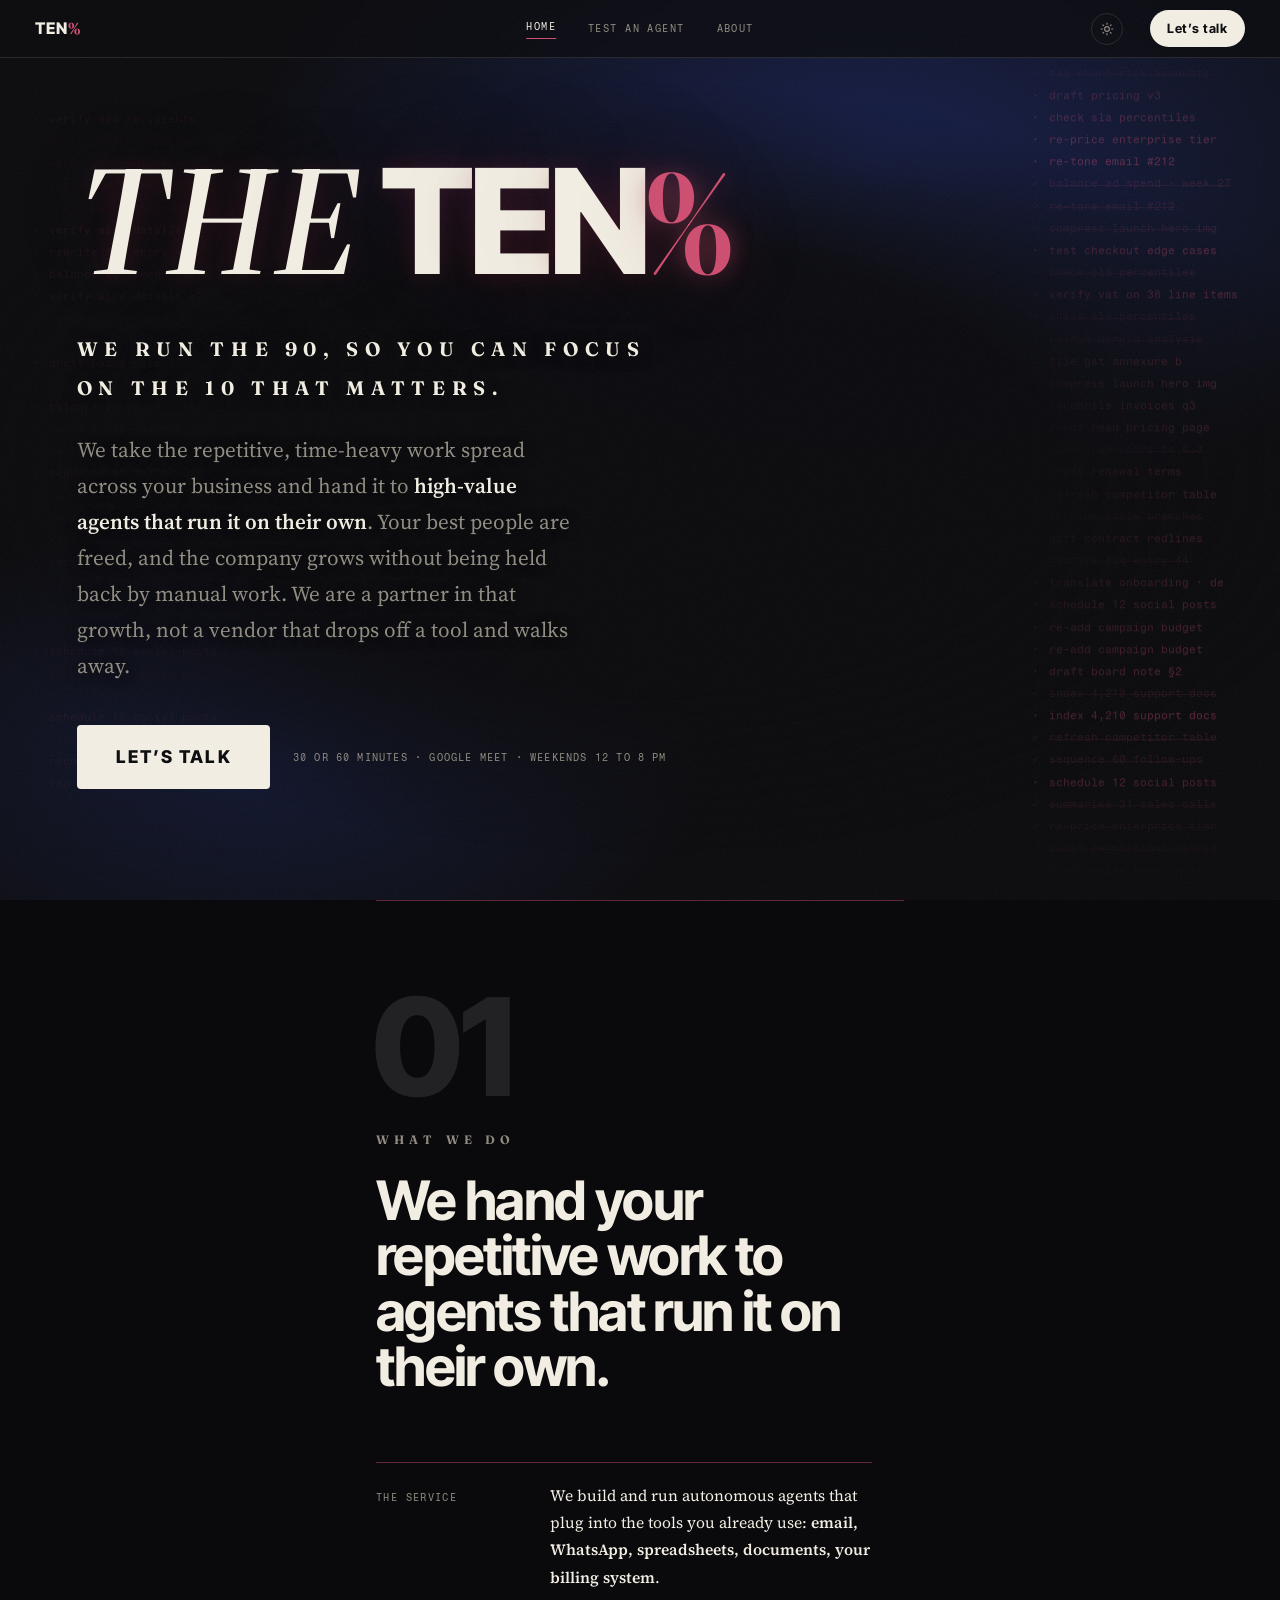
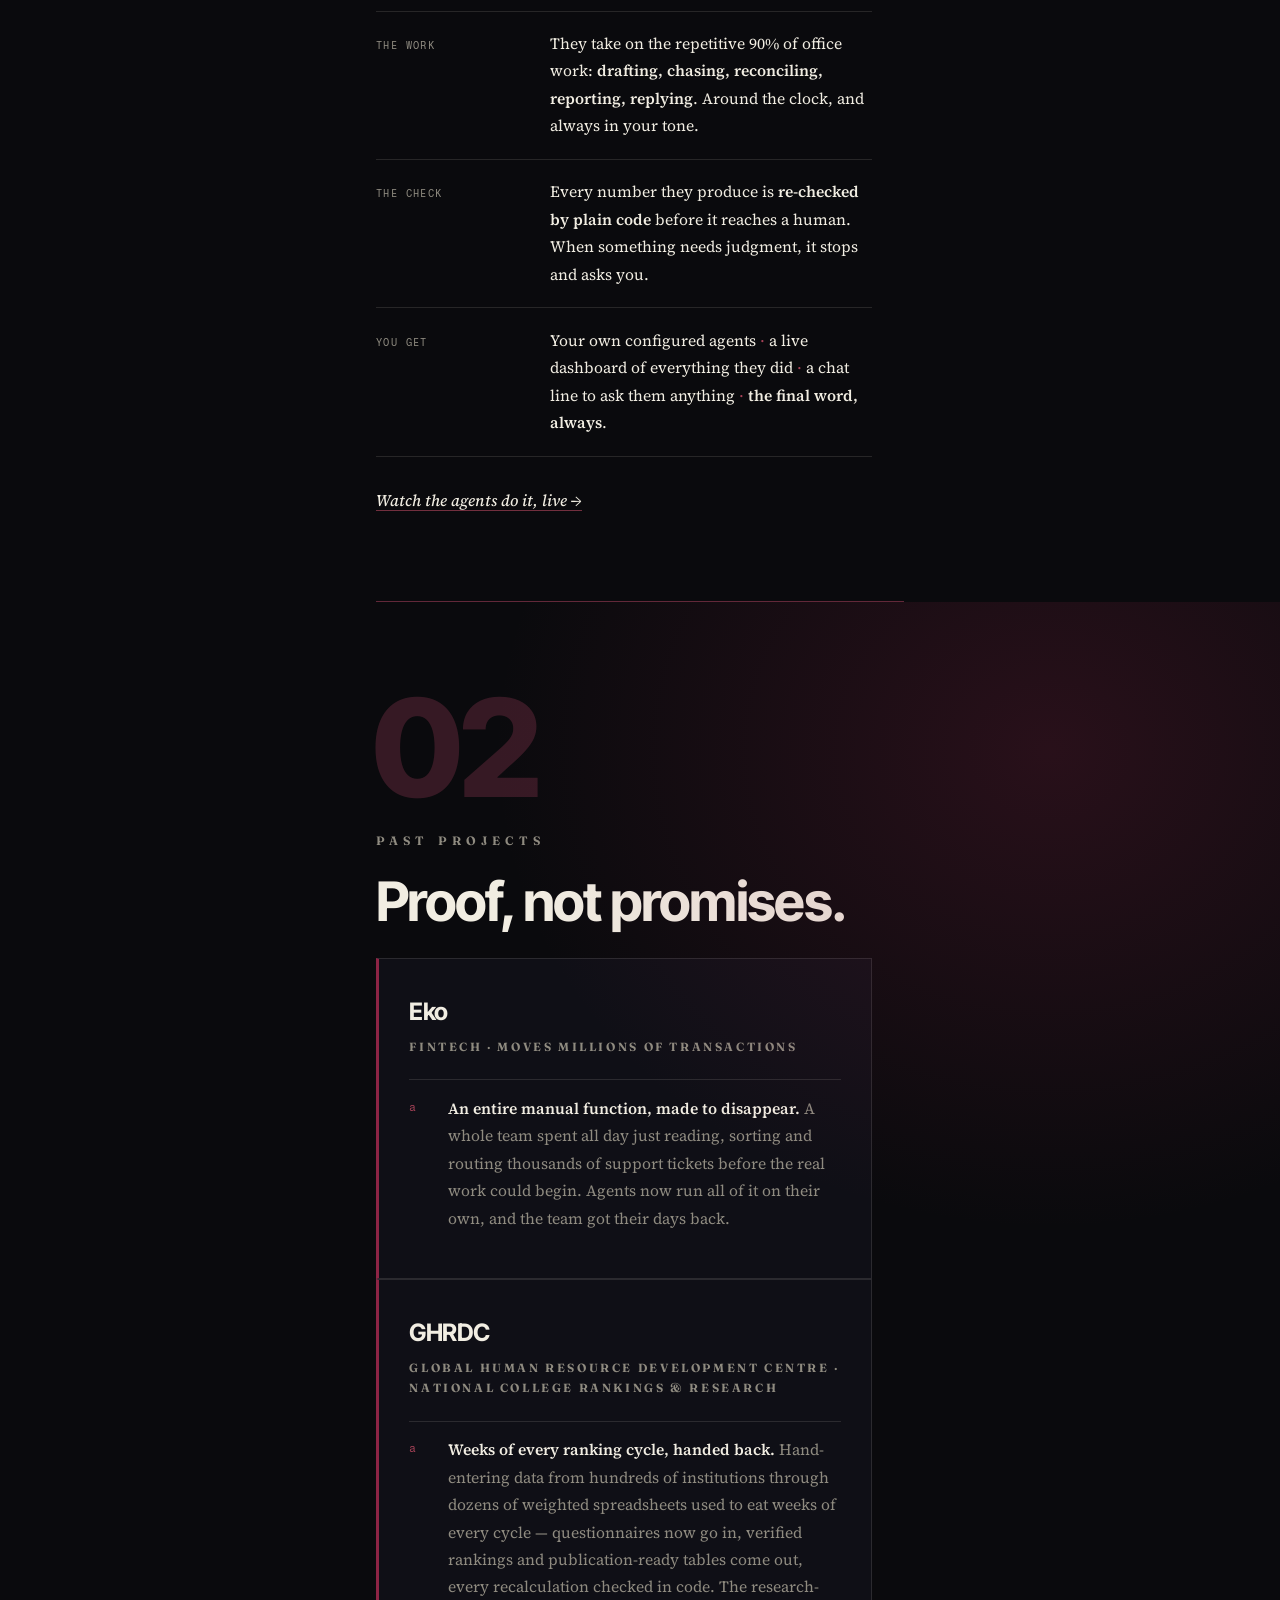
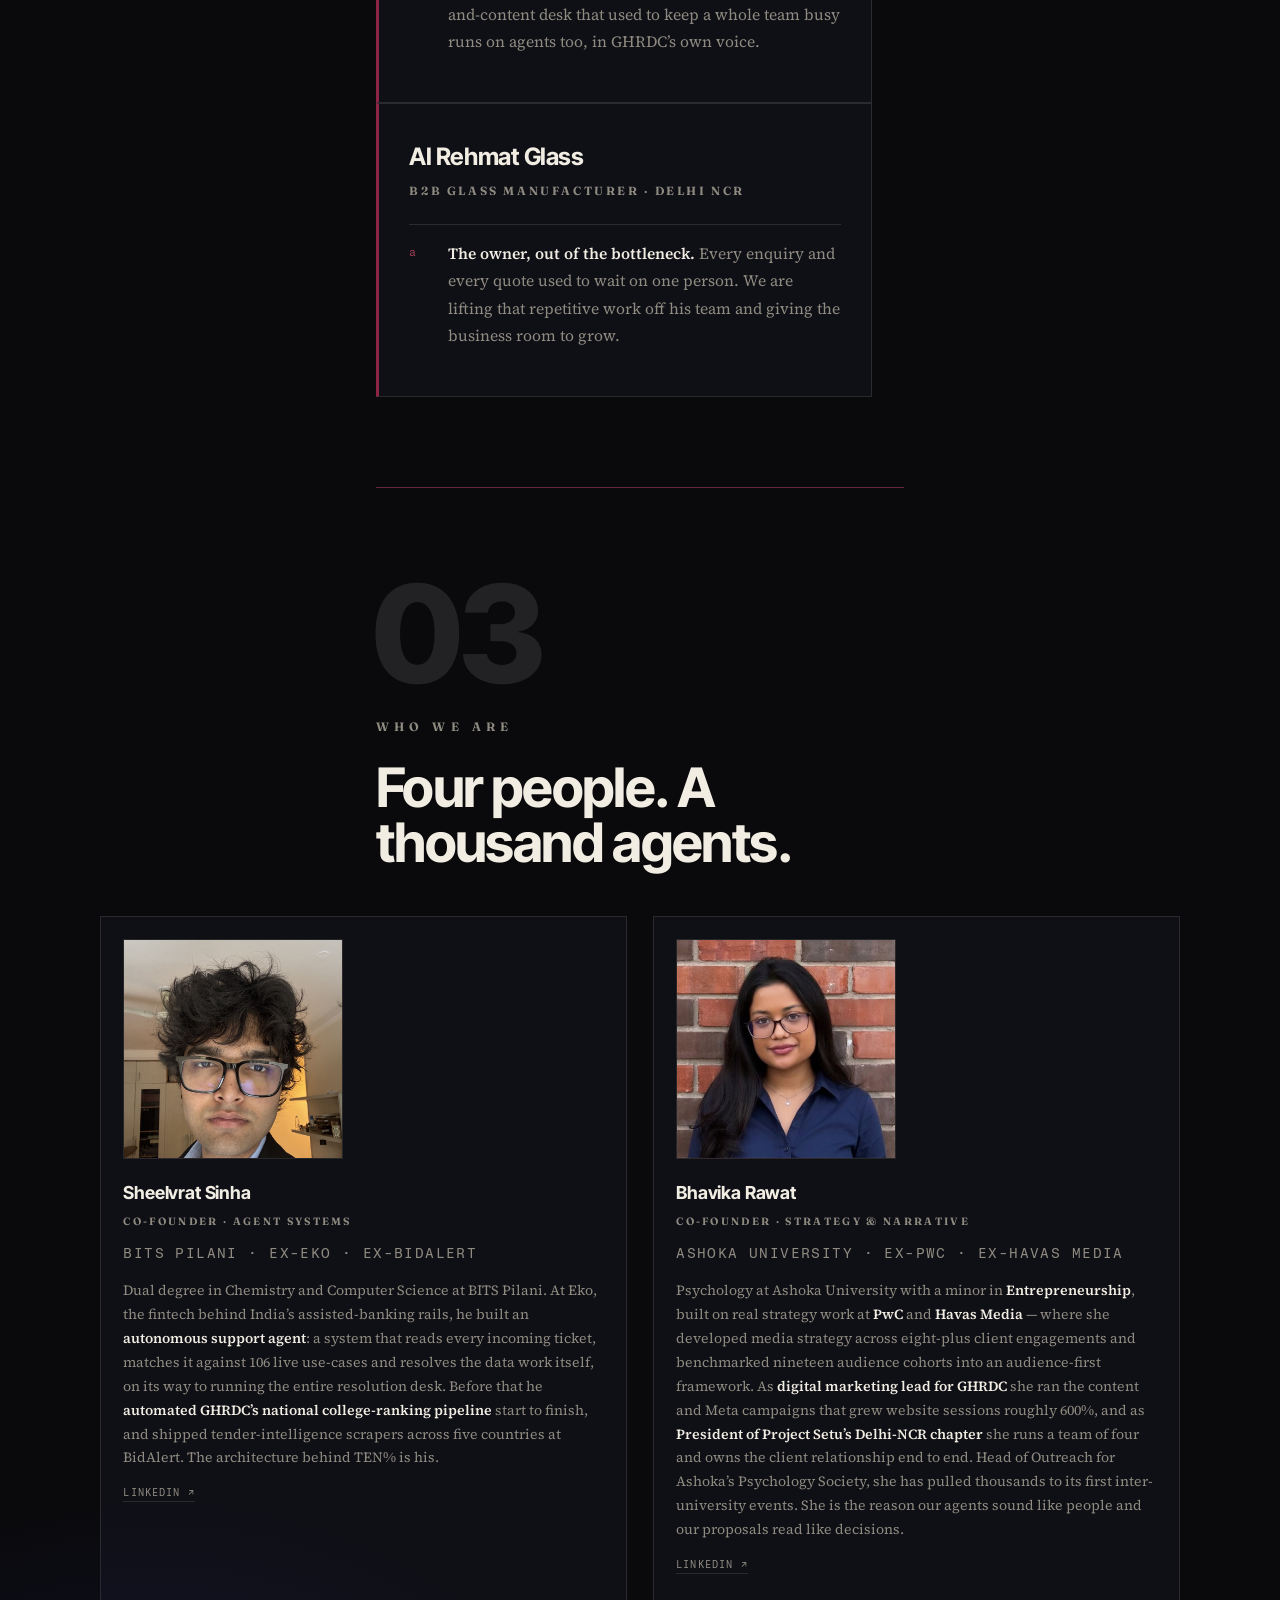
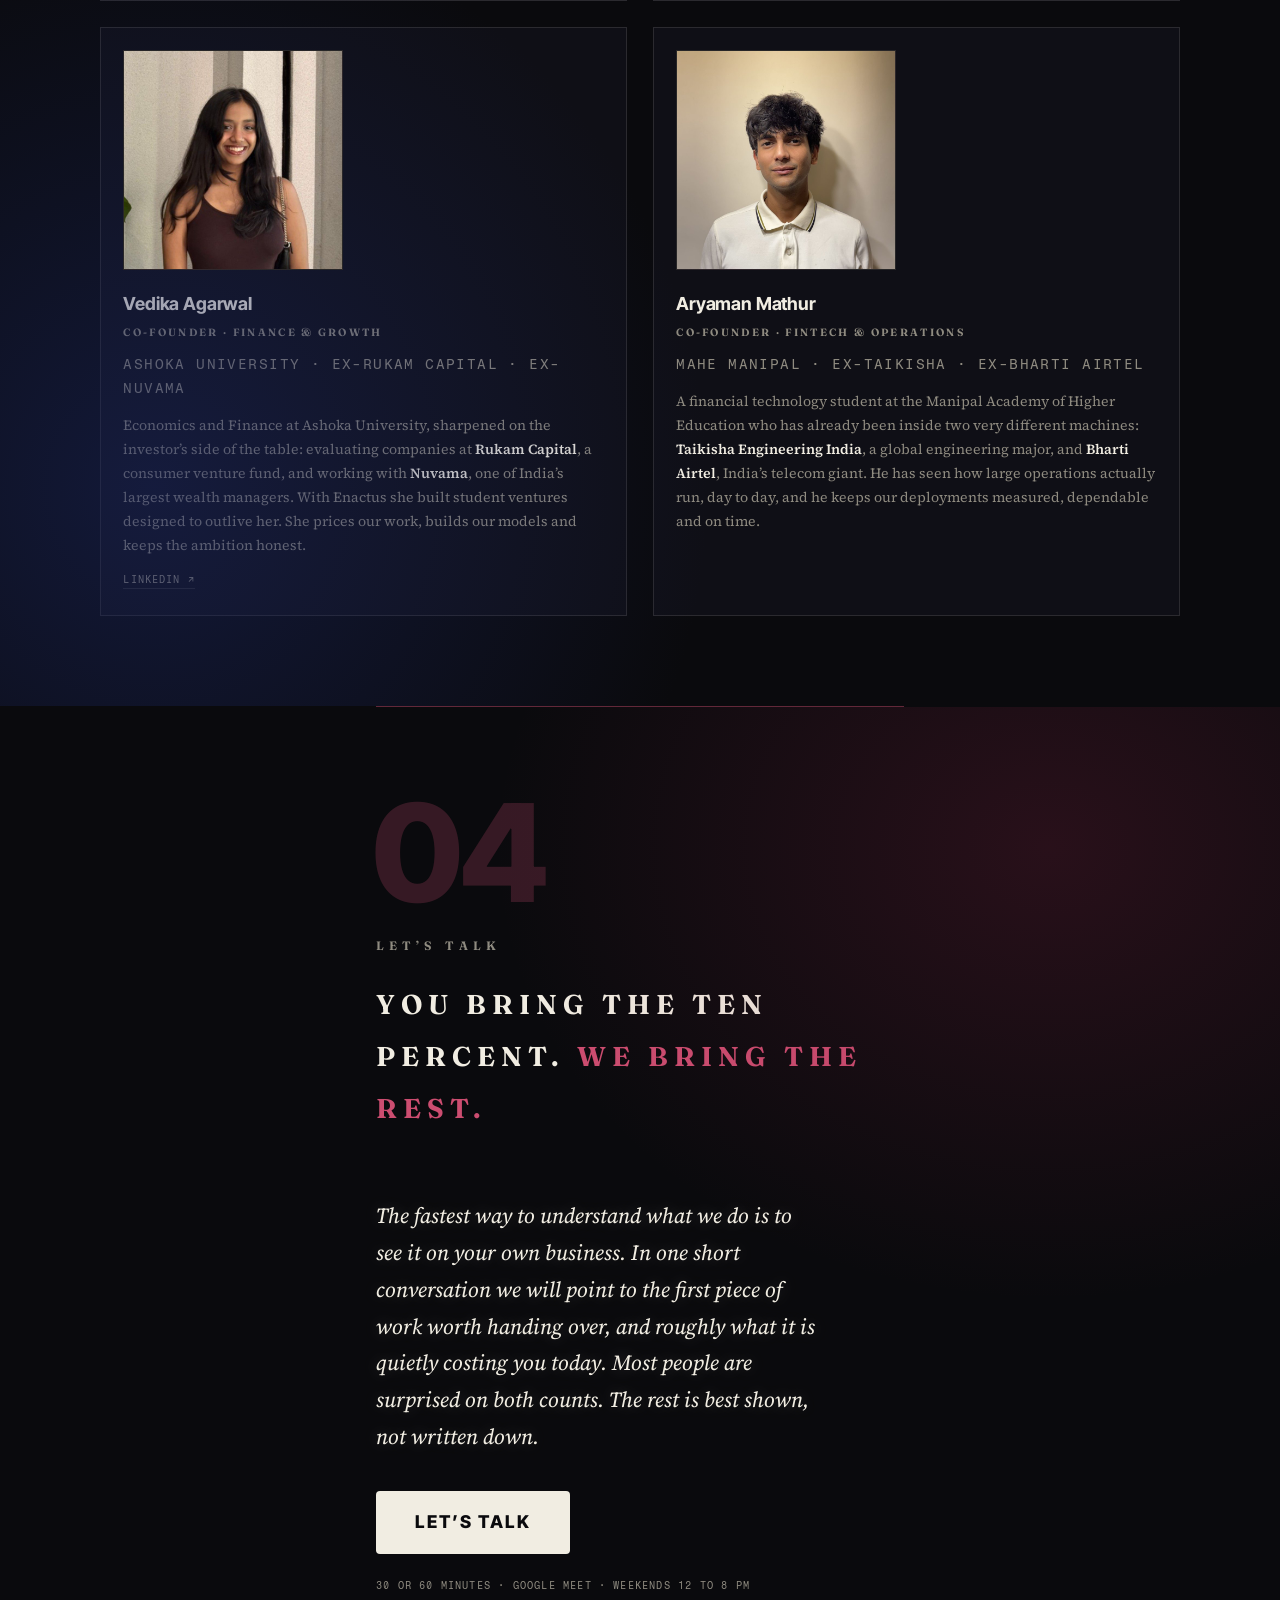
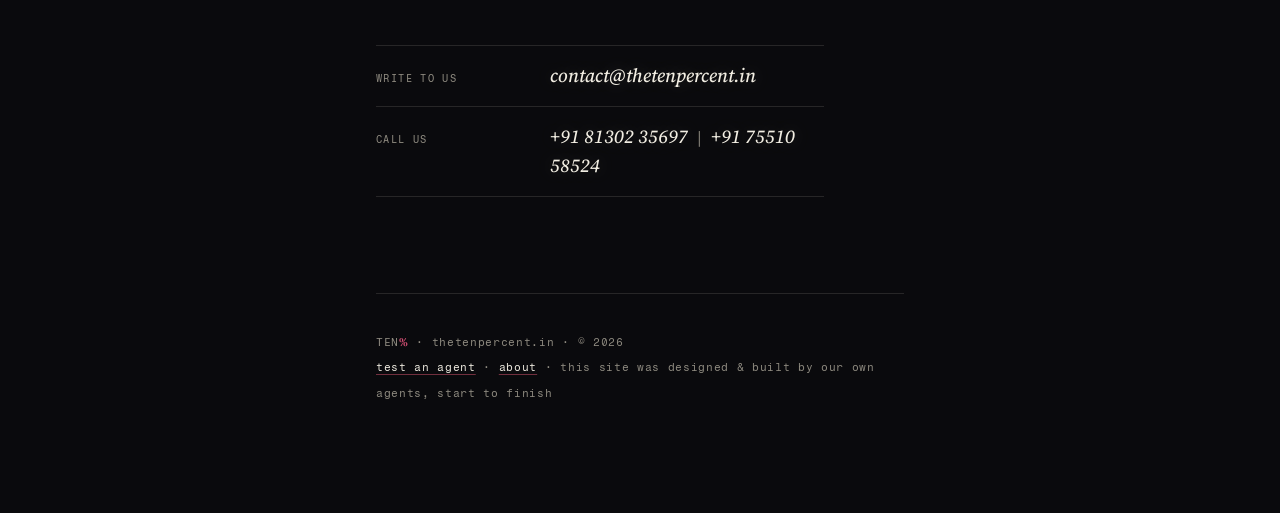
==== commit fc761210: "Deploy: sync from TEN%/07_websites/02-tenpercent" ====
--- a/index.html
+++ b/index.html
@@ -104,11 +104,7 @@
     <span class="proj-tag">Global Human Resource Development Centre · national college rankings &amp; research</span>
     <div class="proj-item">
       <span class="pi-n">a</span>
-      <p><b>Weeks of every ranking cycle, handed back.</b> Hand-entering data from hundreds of institutions through dozens of weighted spreadsheets used to eat weeks of every cycle. Questionnaires now go in, verified rankings and publication-ready tables come out, and every recalculation is checked in code before anyone sees it.</p>
-    </div>
-    <div class="proj-item">
-      <span class="pi-n">b</span>
-      <p><b>A full content desk, freed.</b> Research, drafting and publishing that used to keep a whole team busy now runs on agents, in GHRDC’s own voice. Their people spend that time on the judgment only they can do.</p>
+      <p><b>Weeks of every ranking cycle, handed back.</b> Hand-entering data from hundreds of institutions through dozens of weighted spreadsheets used to eat weeks of every cycle — questionnaires now go in, verified rankings and publication-ready tables come out, every recalculation checked in code. The research-and-content desk that used to keep a whole team busy runs on agents too, in GHRDC’s own voice.</p>
     </div>
   </article>
 
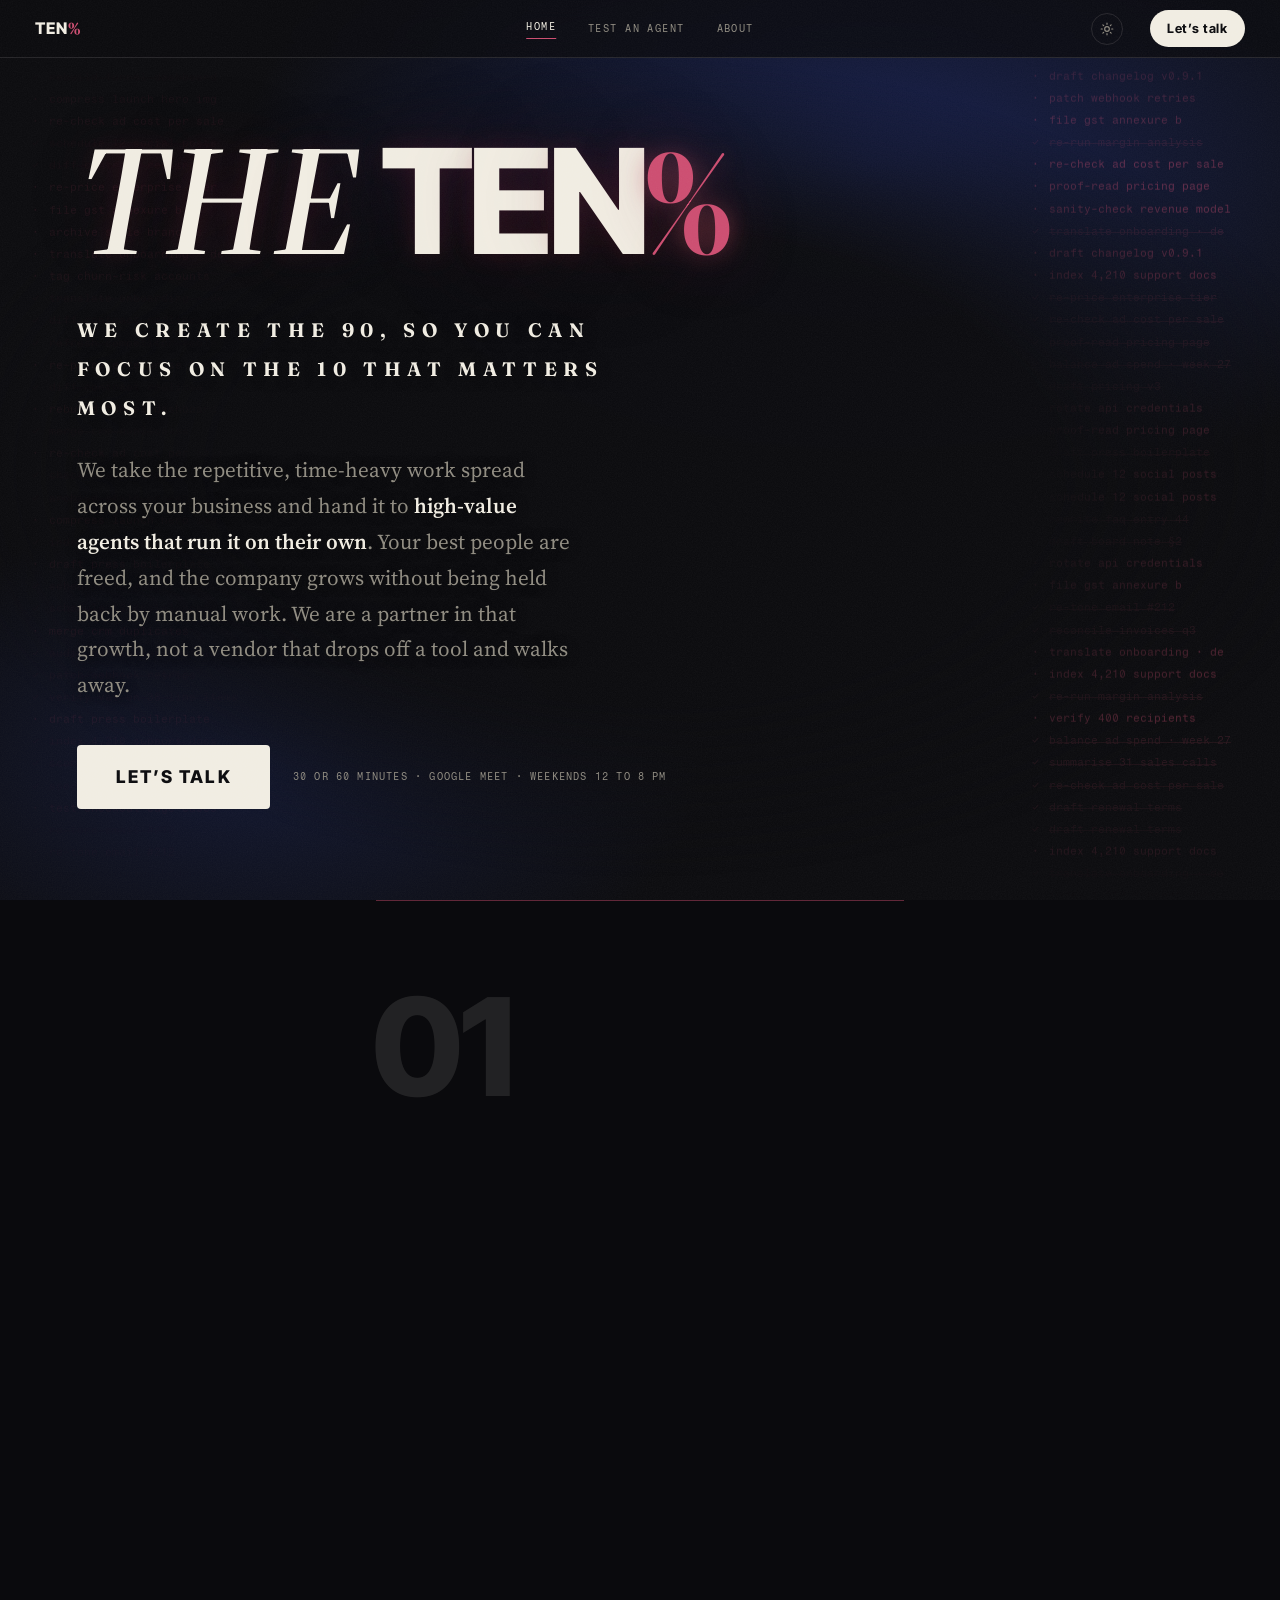
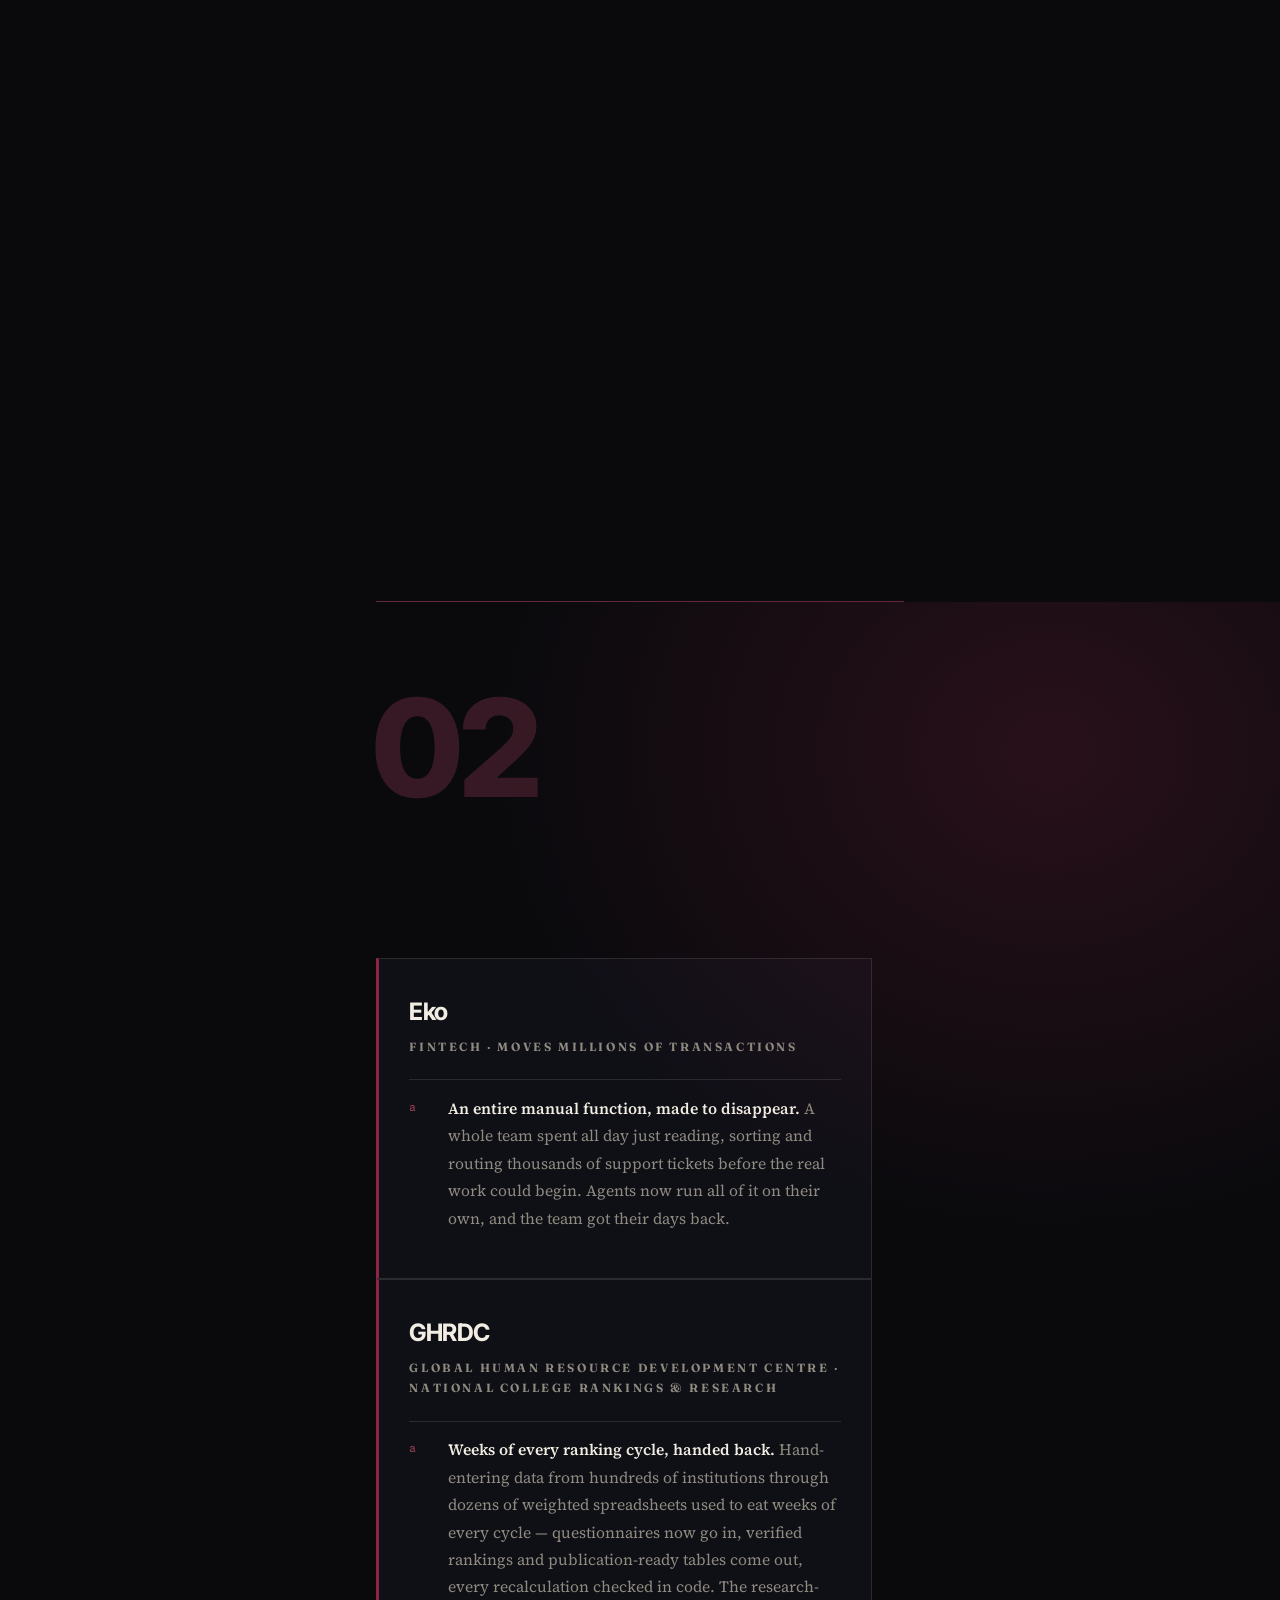
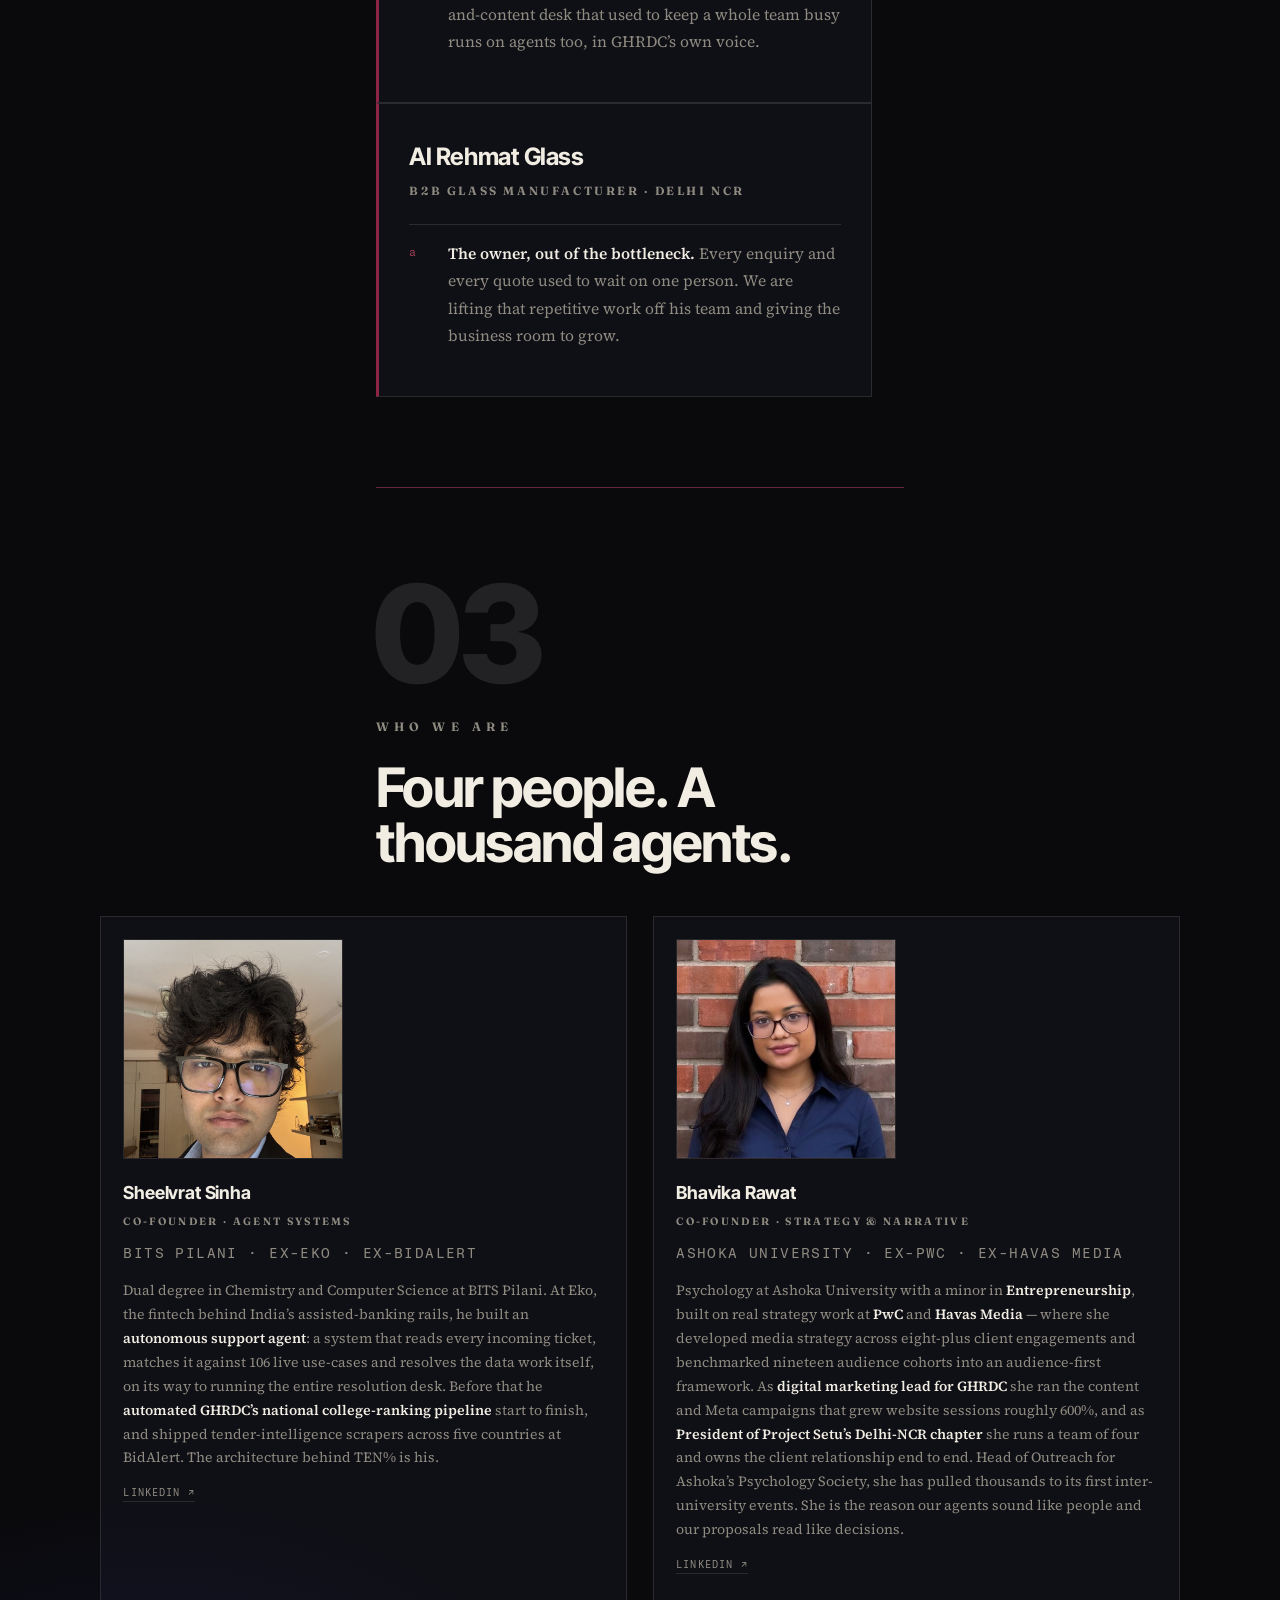
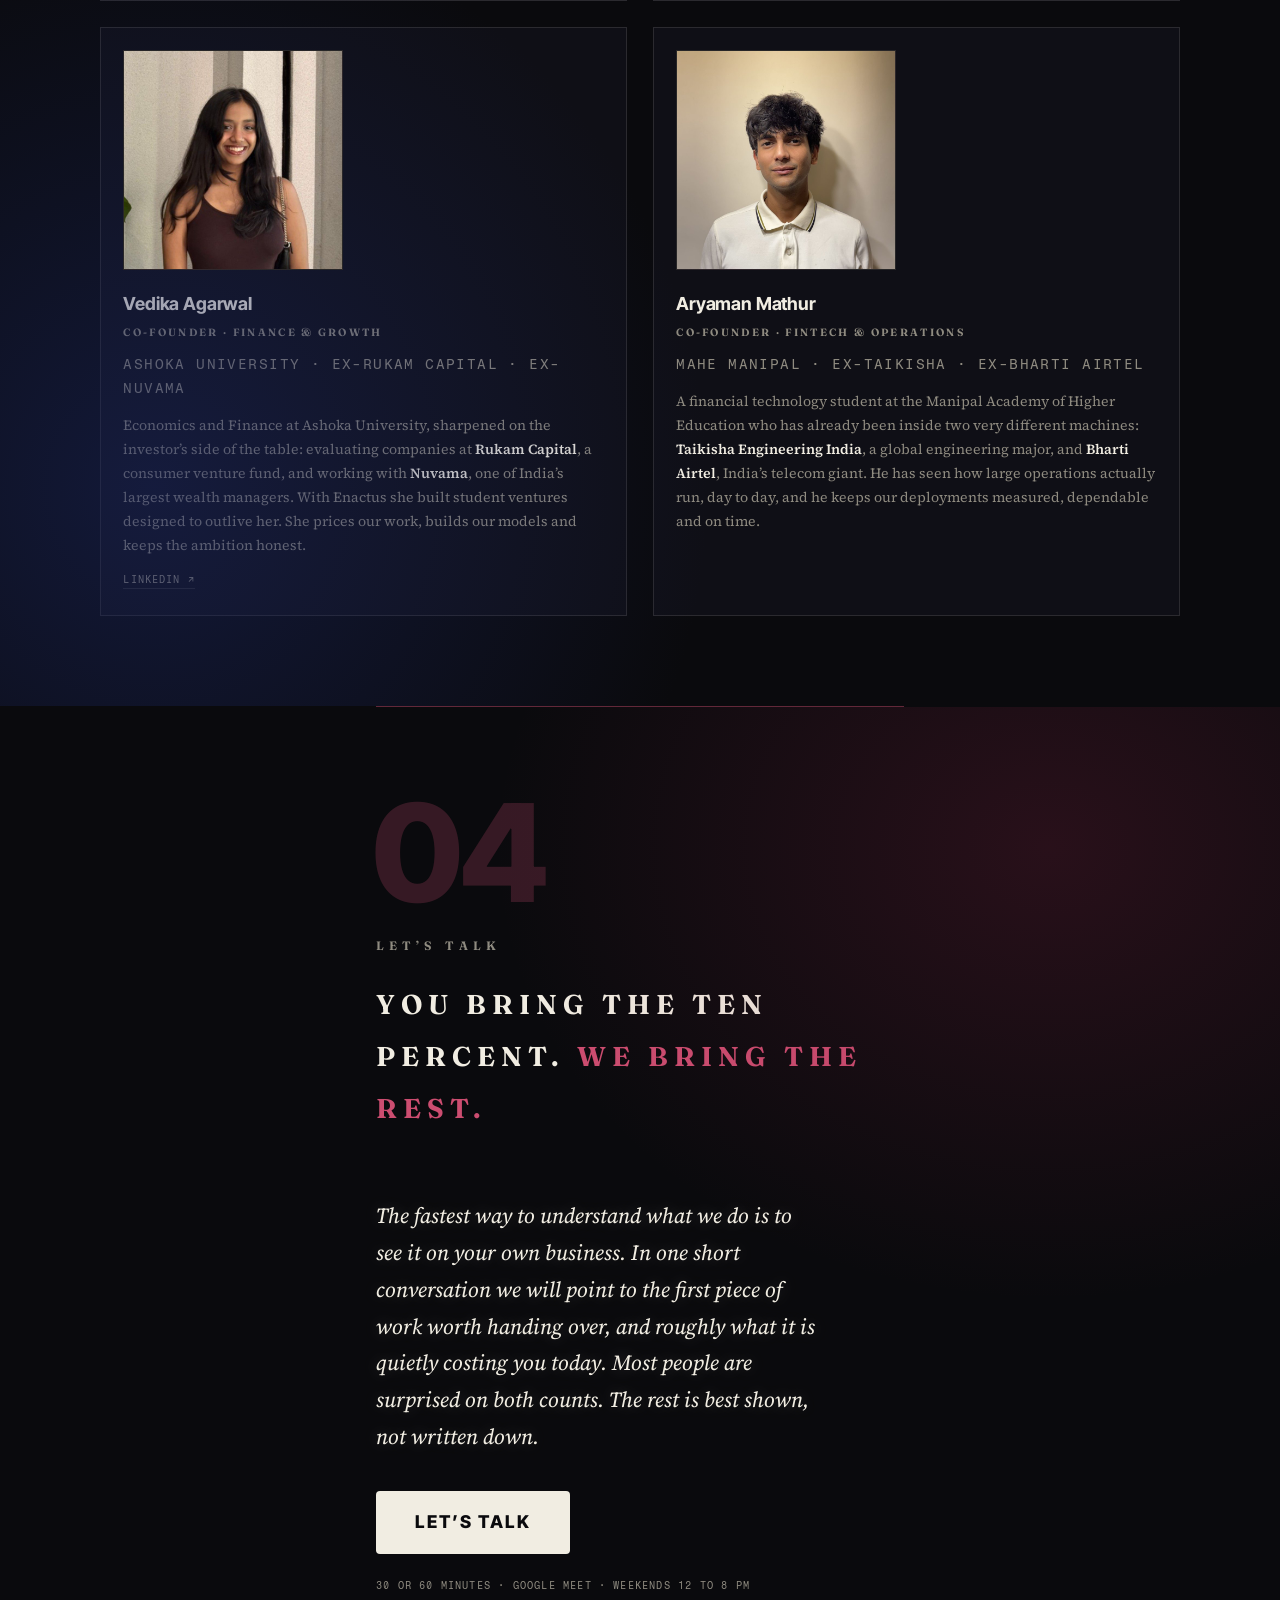
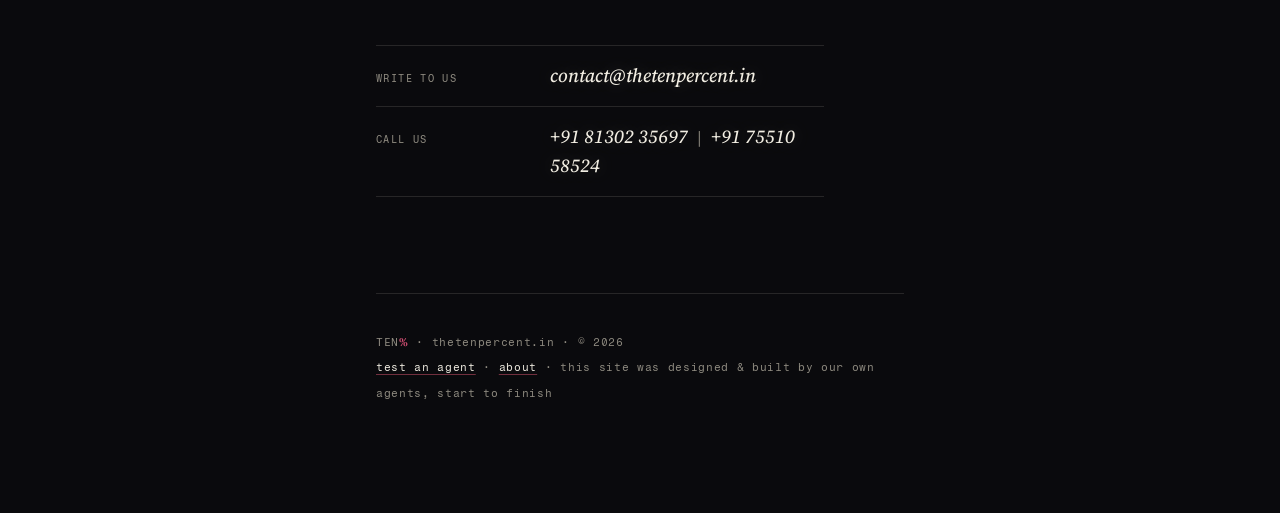
==== commit 4fa4e1cb: "Deploy: sync from TEN%/07_websites/02-tenpercent" ====
--- a/index.html
+++ b/index.html
@@ -43,7 +43,7 @@
   <div class="hero-halo" id="heroHalo" aria-hidden="true"></div>
   <div class="hero-copy">
     <h1 id="heroTitle" aria-label="THE TEN%"><span aria-hidden="true"><i class="the">T</i><i class="the">H</i><i class="the">E</i><br class="hbr"> <i>T</i><i>E</i><i>N</i><i class="pct">%</i></span></h1>
-    <p class="hero-analogy">We run the 90, so you can focus on the 10 that matters.</p>
+    <p class="hero-analogy">We create the 90, so you can focus on the 10 that matters most.</p>
     <p class="hero-sub">We take the repetitive, time-heavy work spread across your business and hand it to <b>high-value agents that run it on their own</b>. Your best people are freed, and the company grows without being held back by manual work. We are a partner in that growth, not a vendor that drops off a tool and walks away.</p>
     <div class="hero-cta">
       <a class="btn-talk js-talk" href="#">Let’s talk</a>
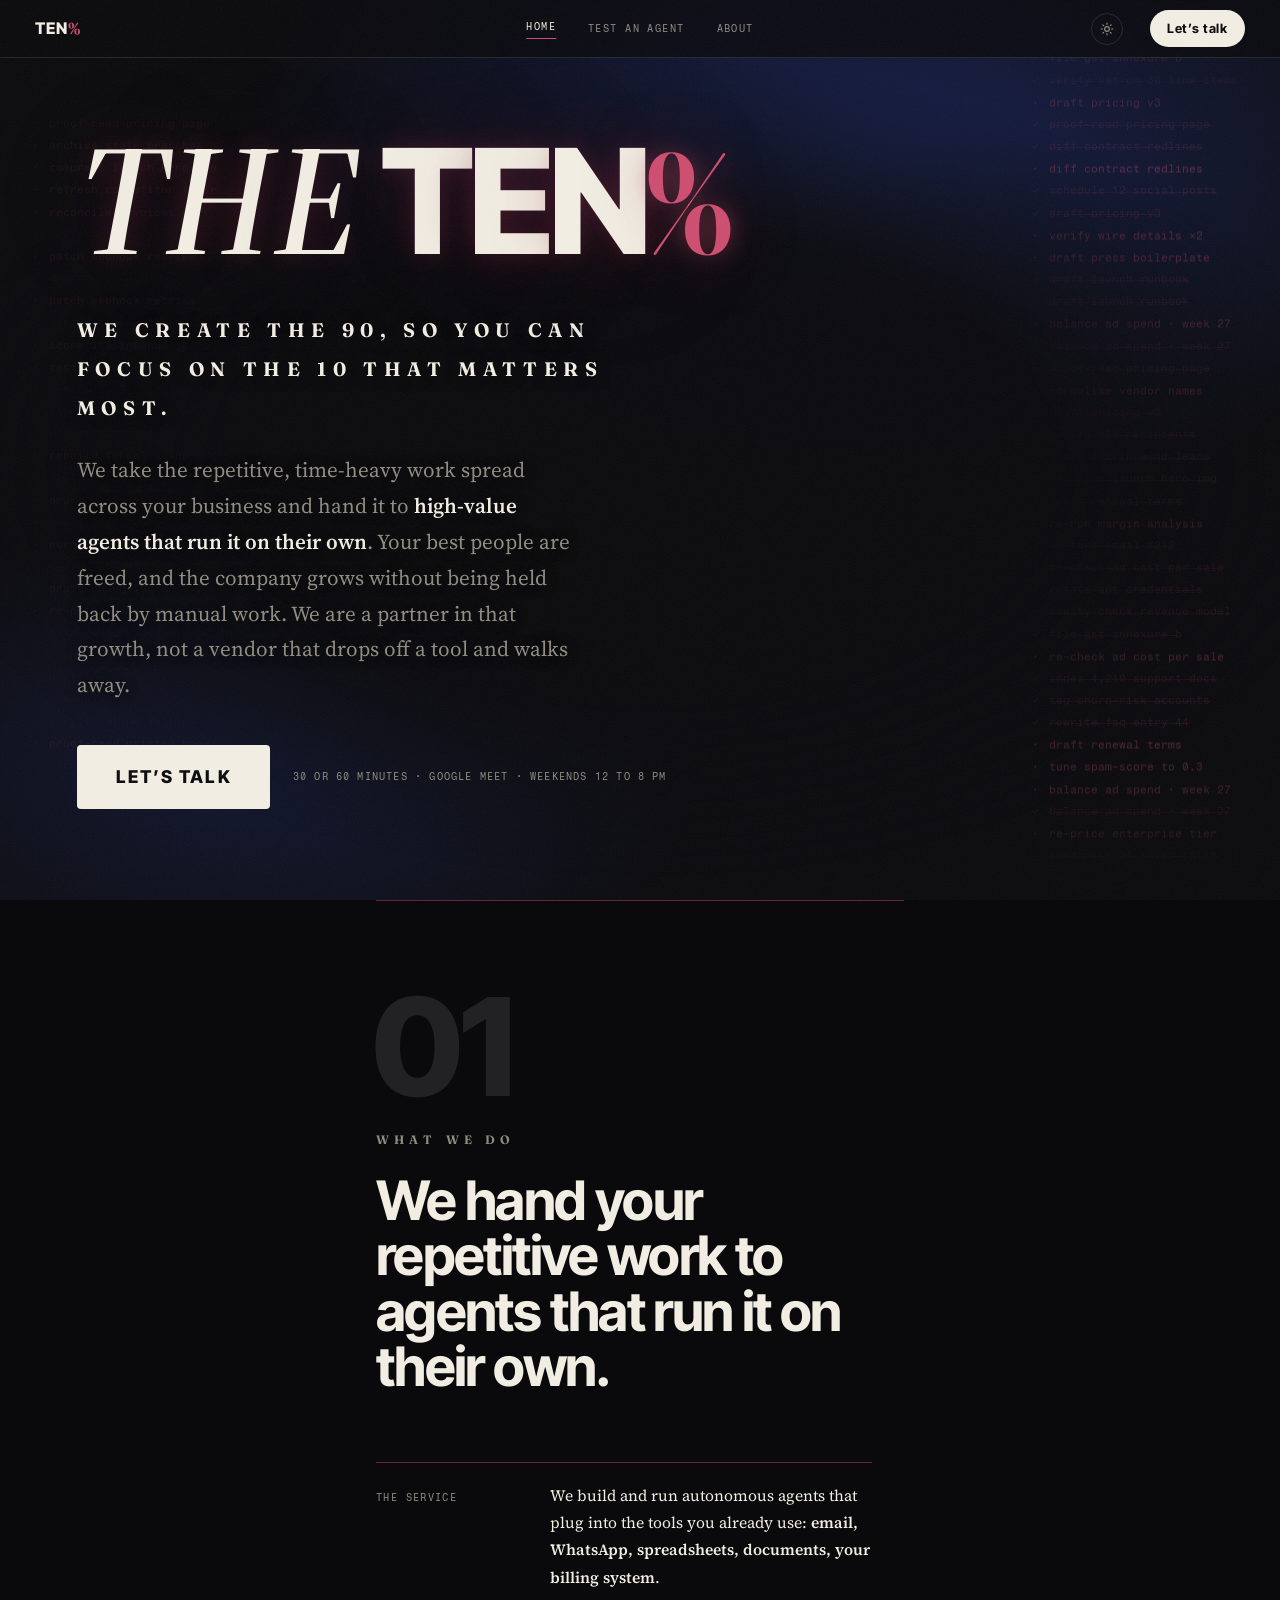
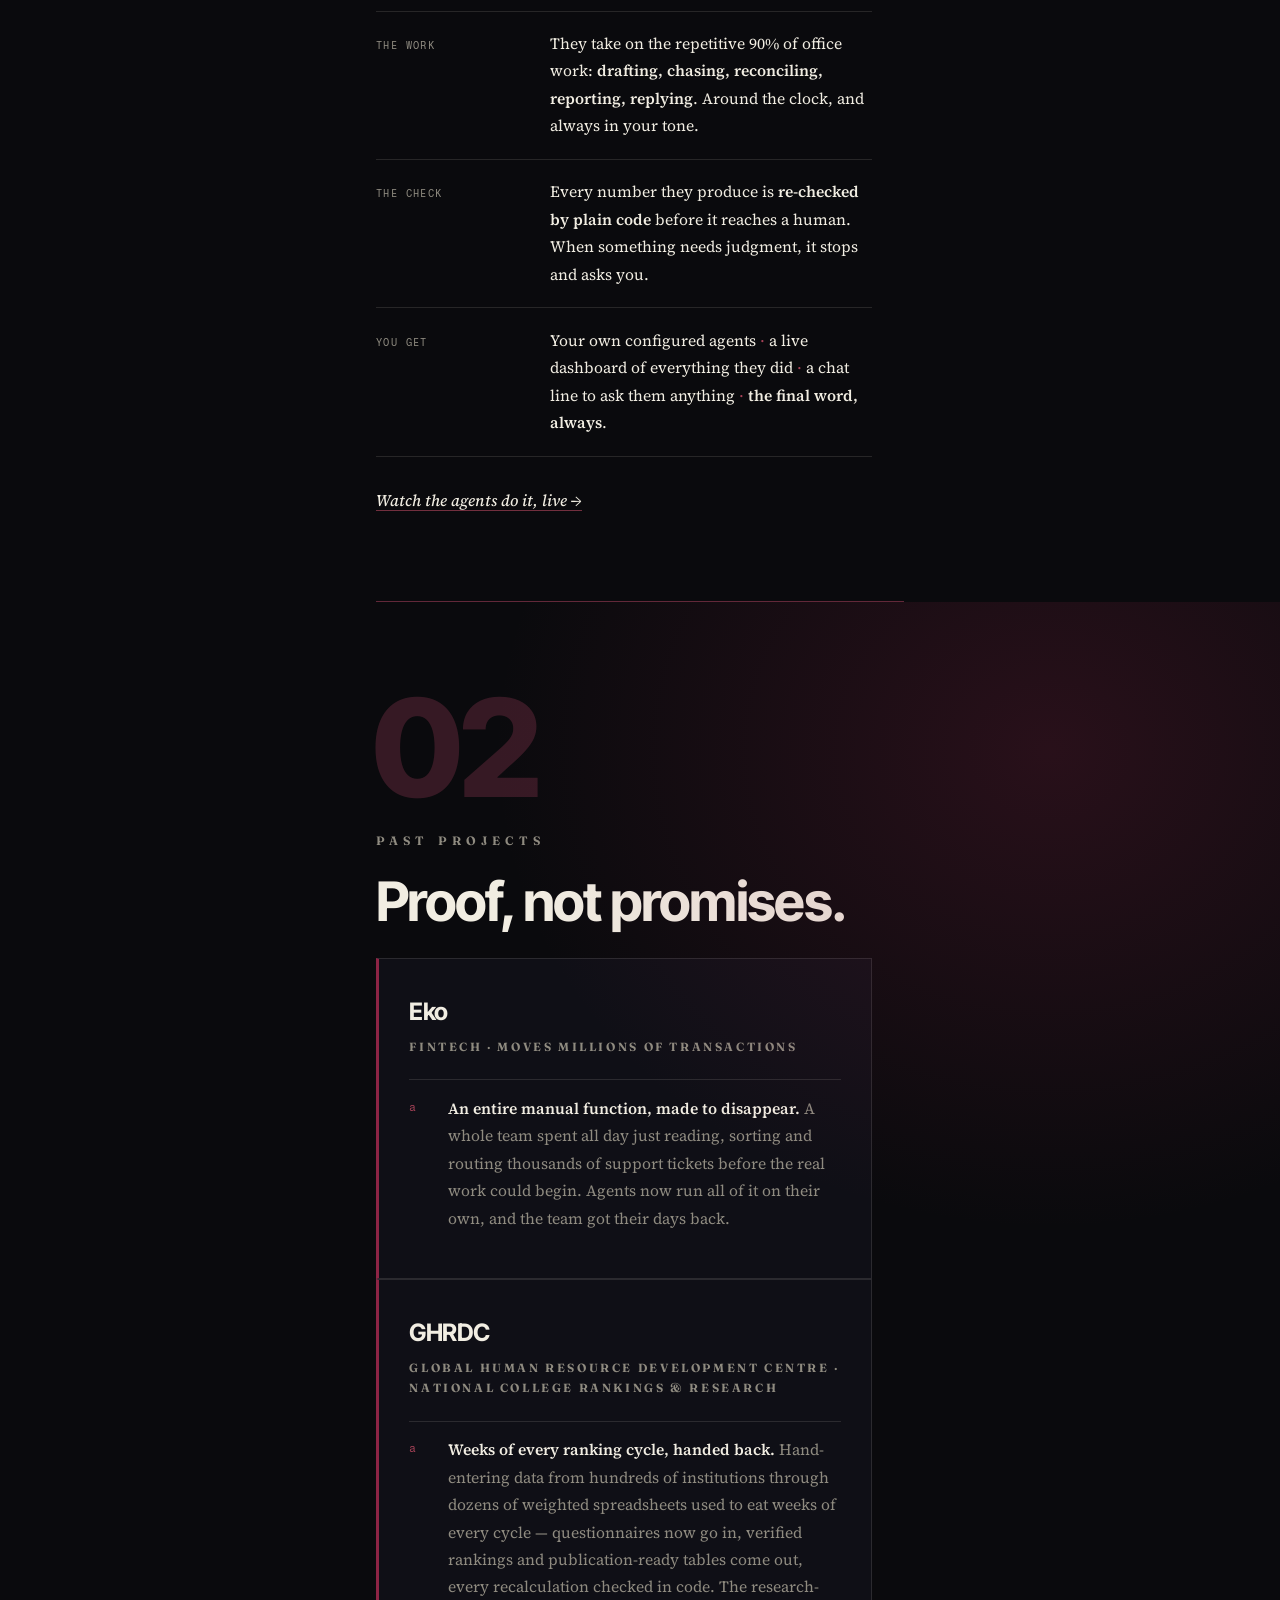
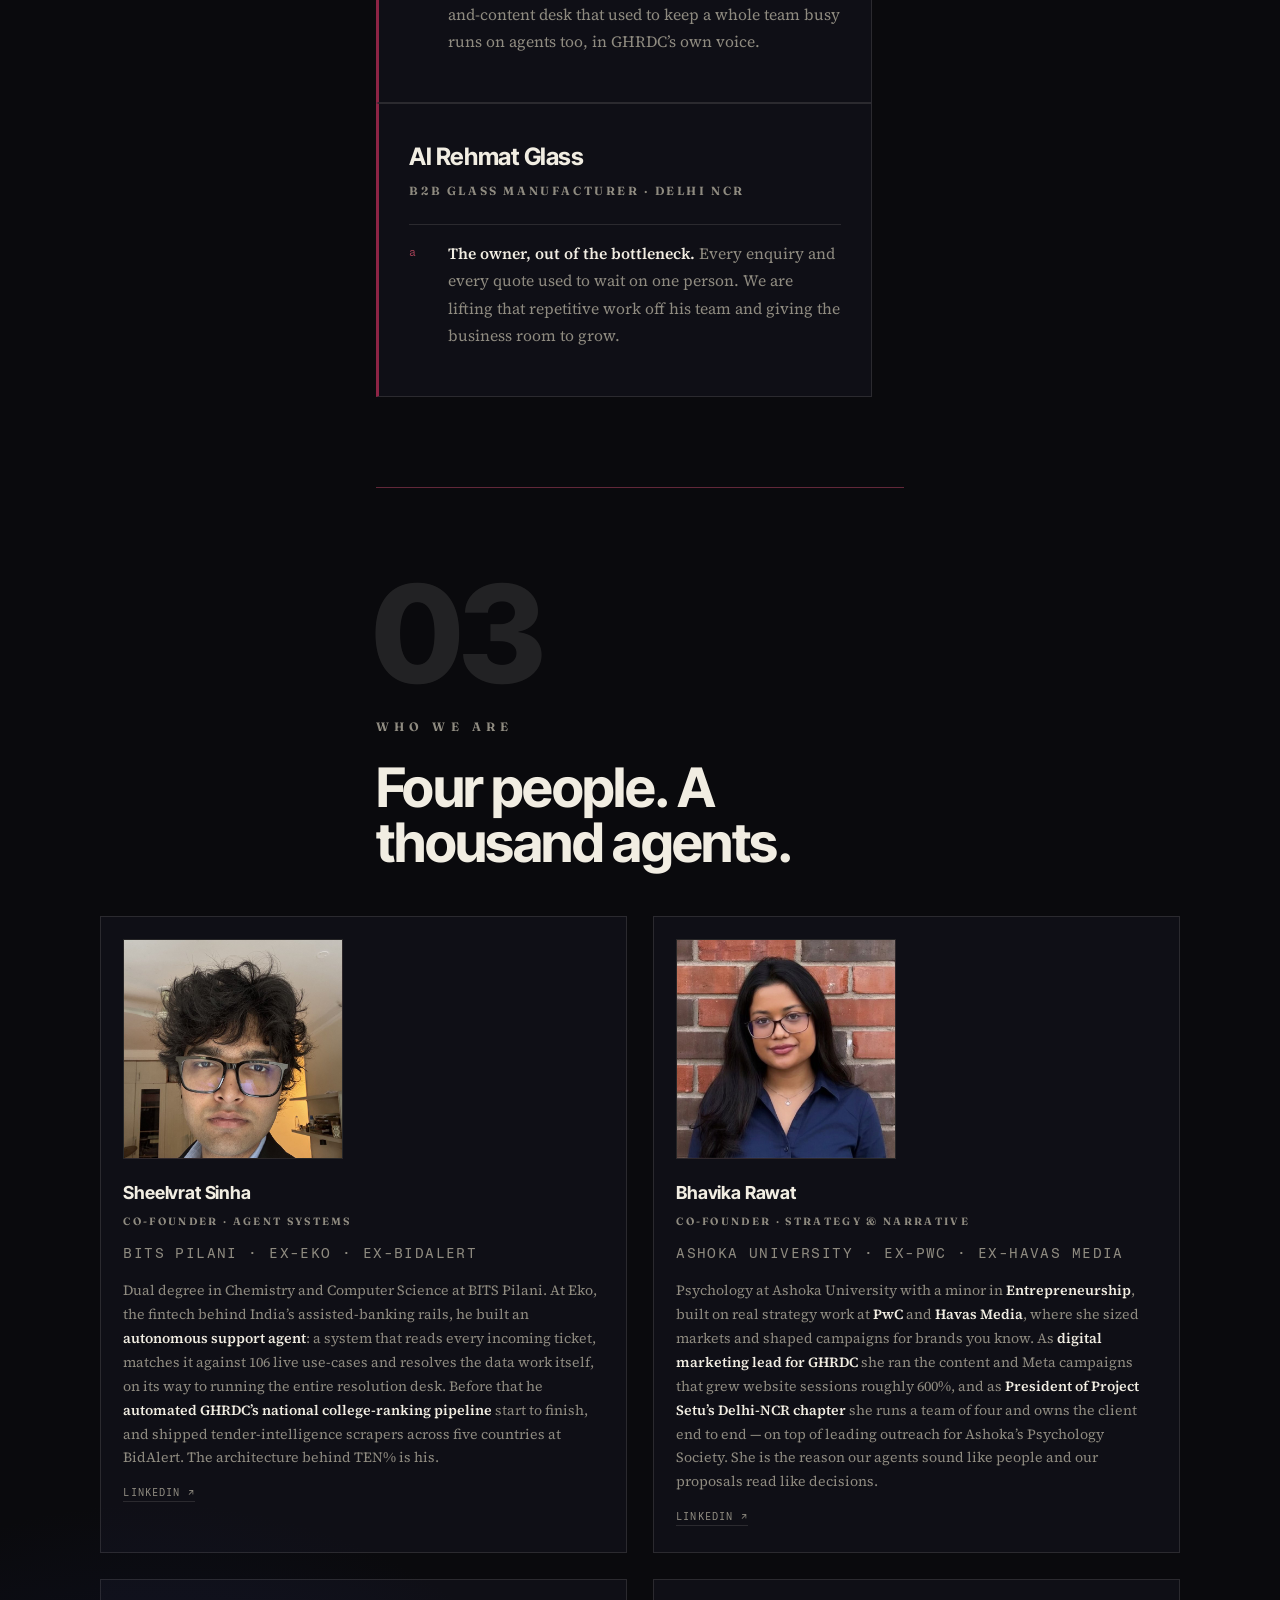
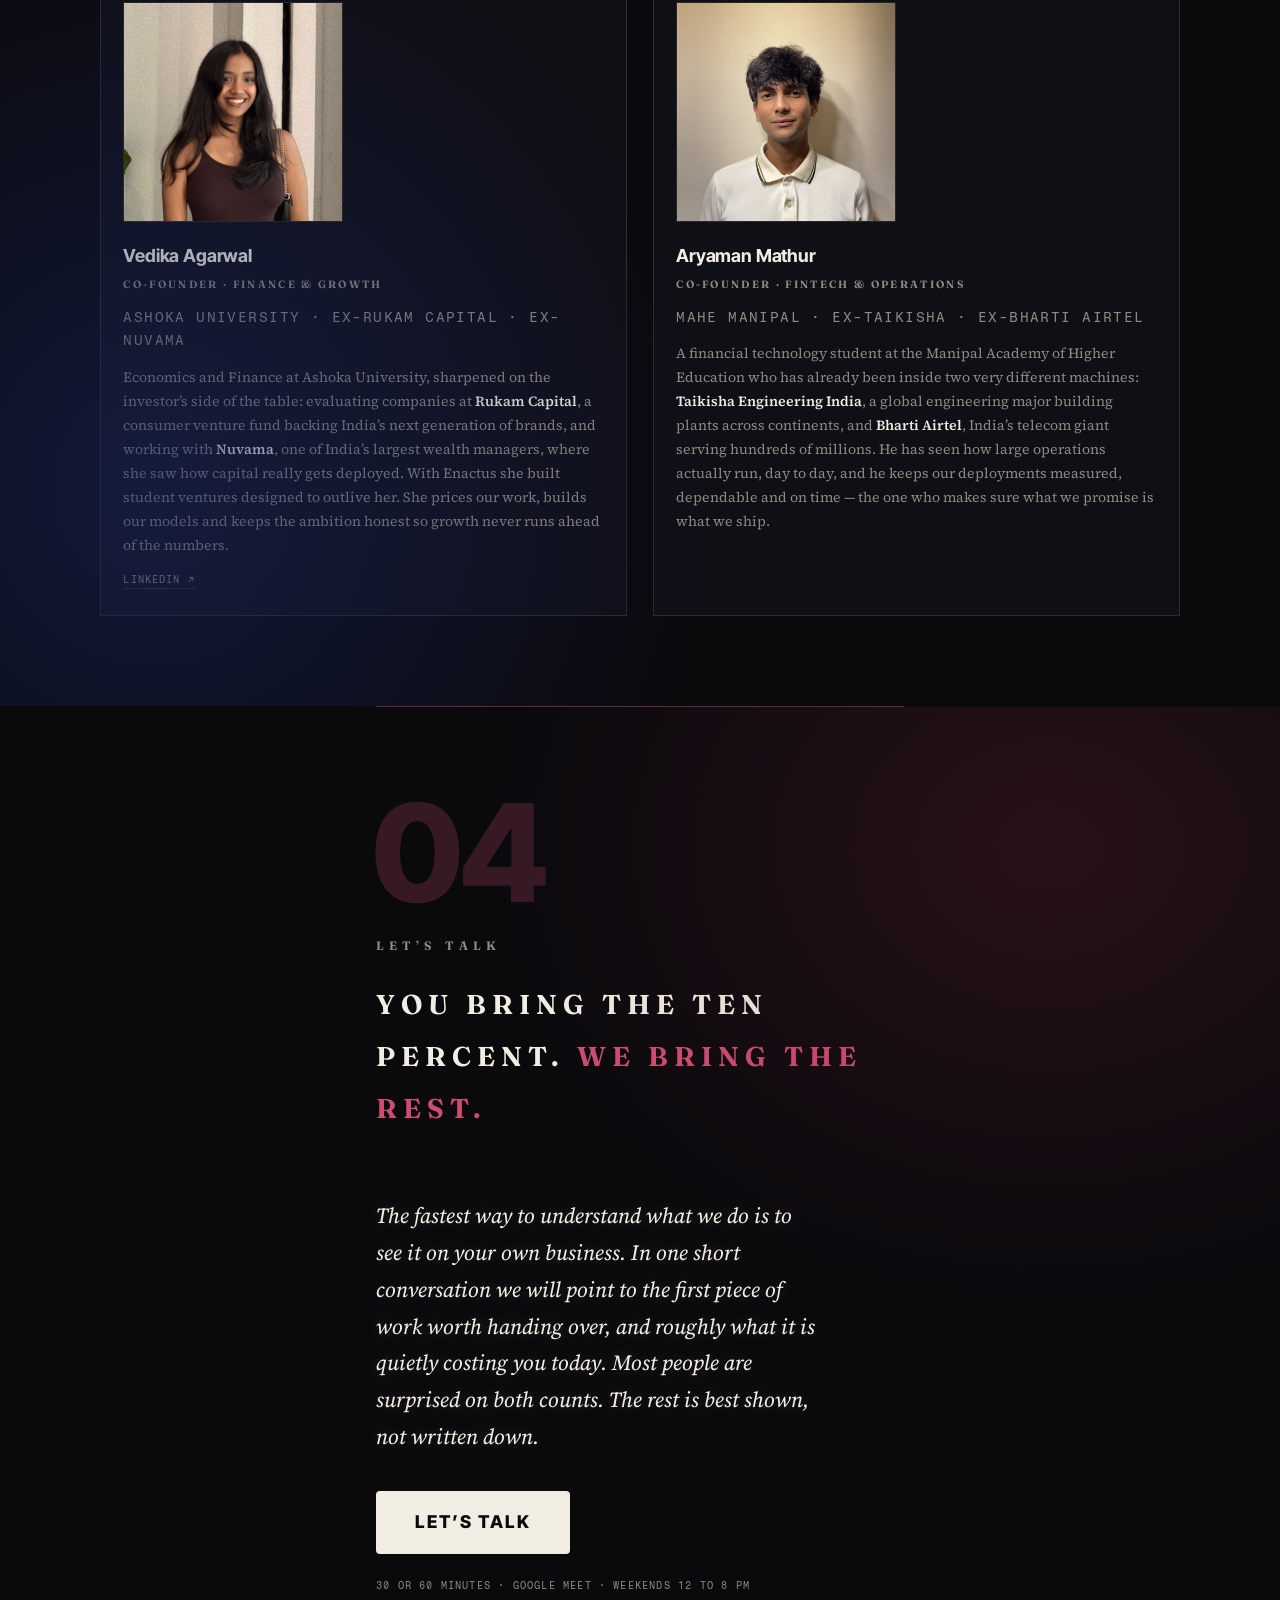
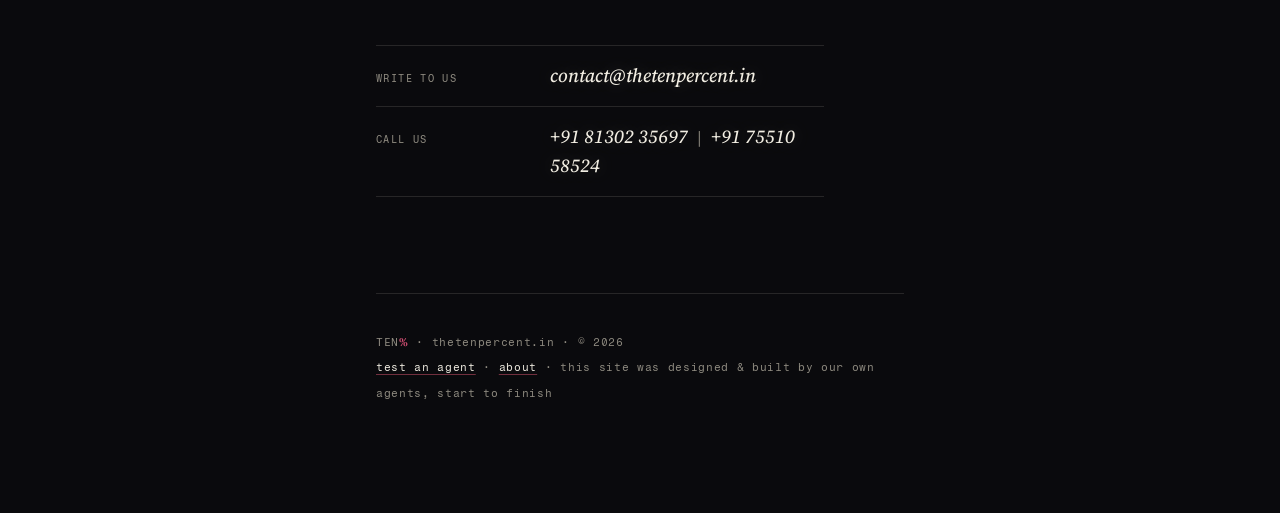
==== commit db211e45: "Deploy: sync from TEN%/07_websites/02-tenpercent" ====
--- a/index.html
+++ b/index.html
@@ -140,7 +140,7 @@
       <h3>Bhavika Rawat</h3>
       <span class="tt-role">Co-founder · Strategy &amp; narrative</span>
       <p class="tt-creds">Ashoka University · ex-PwC · ex-Havas Media</p>
-      <p>Psychology at Ashoka University with a minor in <b>Entrepreneurship</b>, built on real strategy work at <b>PwC</b> and <b>Havas Media</b> — where she developed media strategy across eight-plus client engagements and benchmarked nineteen audience cohorts into an audience-first framework. As <b>digital marketing lead for GHRDC</b> she ran the content and Meta campaigns that grew website sessions roughly 600%, and as <b>President of Project Setu’s Delhi-NCR chapter</b> she runs a team of four and owns the client relationship end to end. Head of Outreach for Ashoka’s Psychology Society, she has pulled thousands to its first inter-university events. She is the reason our agents sound like people and our proposals read like decisions.</p>
+      <p>Psychology at Ashoka University with a minor in <b>Entrepreneurship</b>, built on real strategy work at <b>PwC</b> and <b>Havas Media</b>, where she sized markets and shaped campaigns for brands you know. As <b>digital marketing lead for GHRDC</b> she ran the content and Meta campaigns that grew website sessions roughly 600%, and as <b>President of Project Setu’s Delhi-NCR chapter</b> she runs a team of four and owns the client end to end — on top of leading outreach for Ashoka’s Psychology Society. She is the reason our agents sound like people and our proposals read like decisions.</p>
       <a href="https://www.linkedin.com/in/bhavikarawat/" target="_blank" rel="noopener">LinkedIn ↗</a>
     </article>
     <article class="tt-card">
@@ -148,7 +148,7 @@
       <h3>Vedika Agarwal</h3>
       <span class="tt-role">Co-founder · Finance &amp; growth</span>
       <p class="tt-creds">Ashoka University · ex-Rukam Capital · ex-Nuvama</p>
-      <p>Economics and Finance at Ashoka University, sharpened on the investor’s side of the table: evaluating companies at <b>Rukam Capital</b>, a consumer venture fund, and working with <b>Nuvama</b>, one of India’s largest wealth managers. With Enactus she built student ventures designed to outlive her. She prices our work, builds our models and keeps the ambition honest.</p>
+      <p>Economics and Finance at Ashoka University, sharpened on the investor’s side of the table: evaluating companies at <b>Rukam Capital</b>, a consumer venture fund backing India’s next generation of brands, and working with <b>Nuvama</b>, one of India’s largest wealth managers, where she saw how capital really gets deployed. With Enactus she built student ventures designed to outlive her. She prices our work, builds our models and keeps the ambition honest so growth never runs ahead of the numbers.</p>
       <a href="https://www.linkedin.com/in/vedikagarwal20/" target="_blank" rel="noopener">LinkedIn ↗</a>
     </article>
     <article class="tt-card">
@@ -156,7 +156,7 @@
       <h3>Aryaman Mathur</h3>
       <span class="tt-role">Co-founder · Fintech &amp; operations</span>
       <p class="tt-creds">MAHE Manipal · ex-Taikisha · ex-Bharti Airtel</p>
-      <p>A financial technology student at the Manipal Academy of Higher Education who has already been inside two very different machines: <b>Taikisha Engineering India</b>, a global engineering major, and <b>Bharti Airtel</b>, India’s telecom giant. He has seen how large operations actually run, day to day, and he keeps our deployments measured, dependable and on time.</p>
+      <p>A financial technology student at the Manipal Academy of Higher Education who has already been inside two very different machines: <b>Taikisha Engineering India</b>, a global engineering major building plants across continents, and <b>Bharti Airtel</b>, India’s telecom giant serving hundreds of millions. He has seen how large operations actually run, day to day, and he keeps our deployments measured, dependable and on time — the one who makes sure what we promise is what we ship.</p>
     </article>
   </div>
 </section>
